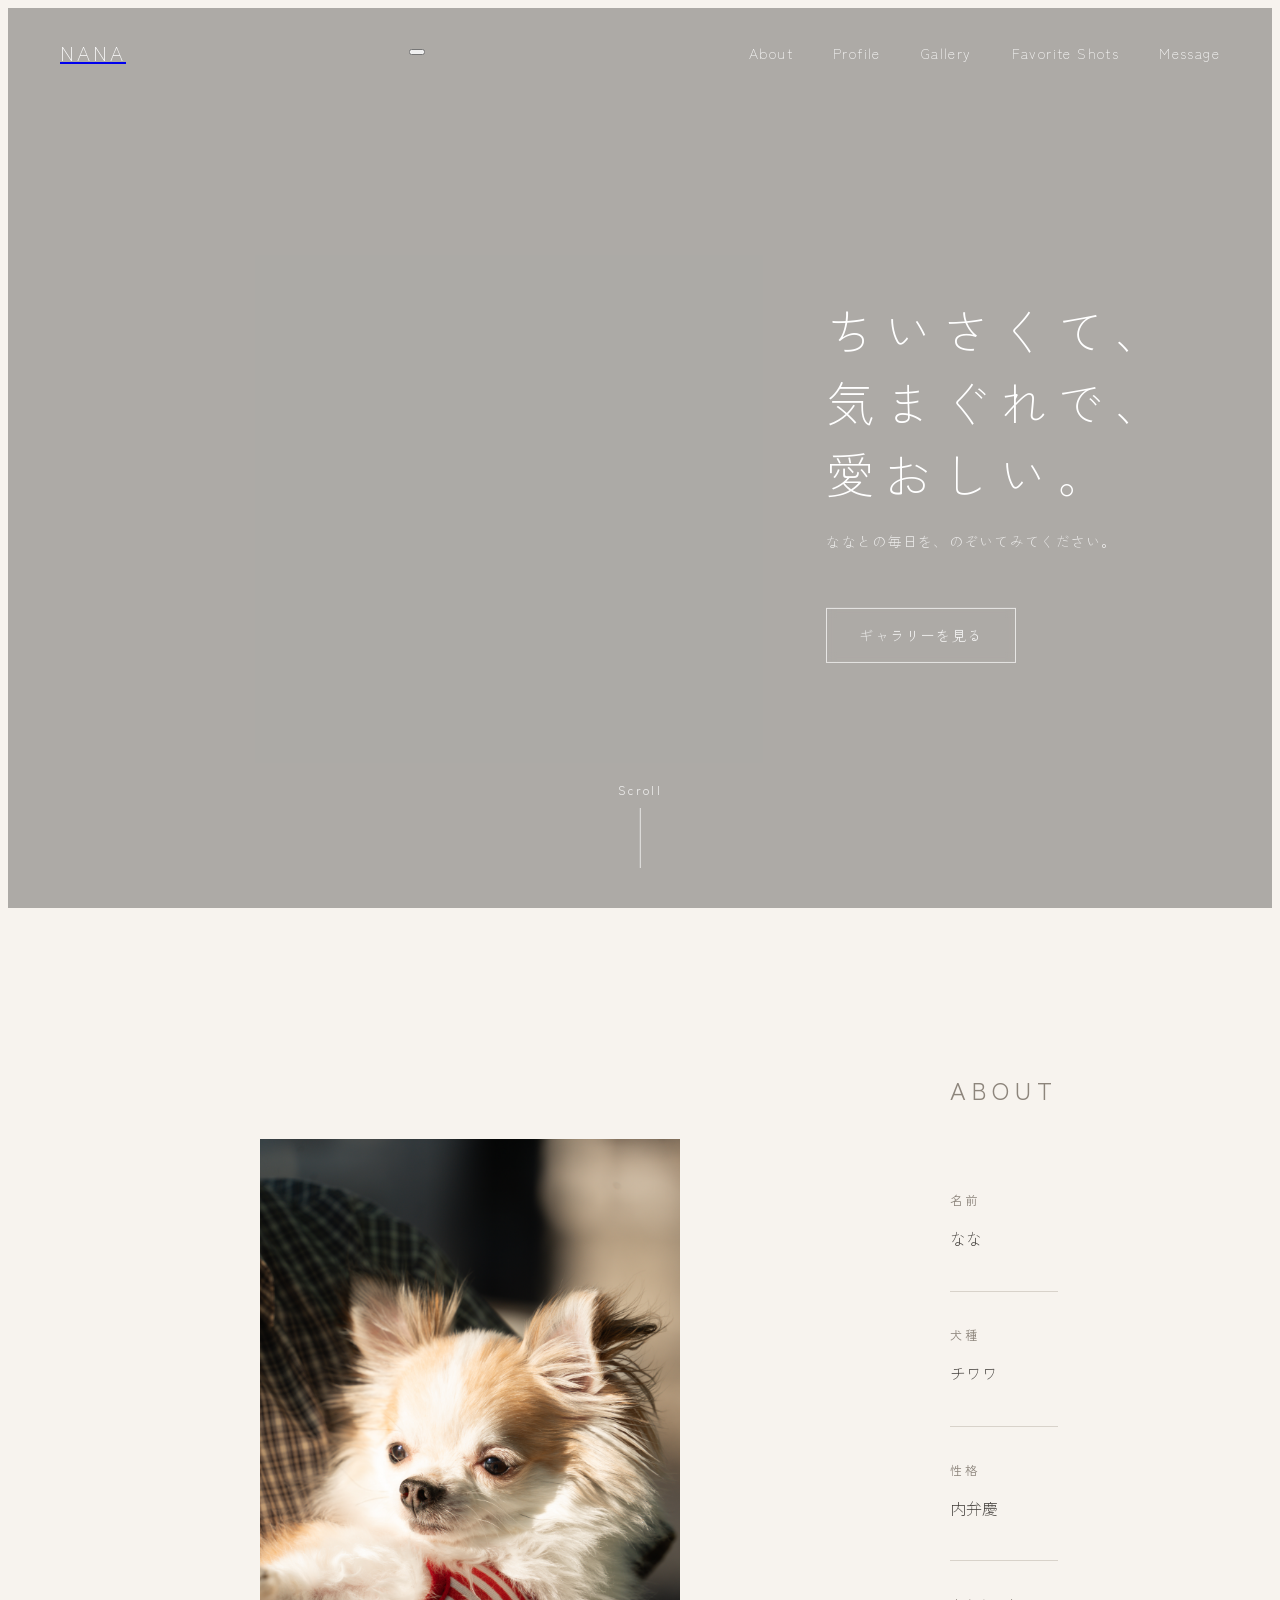
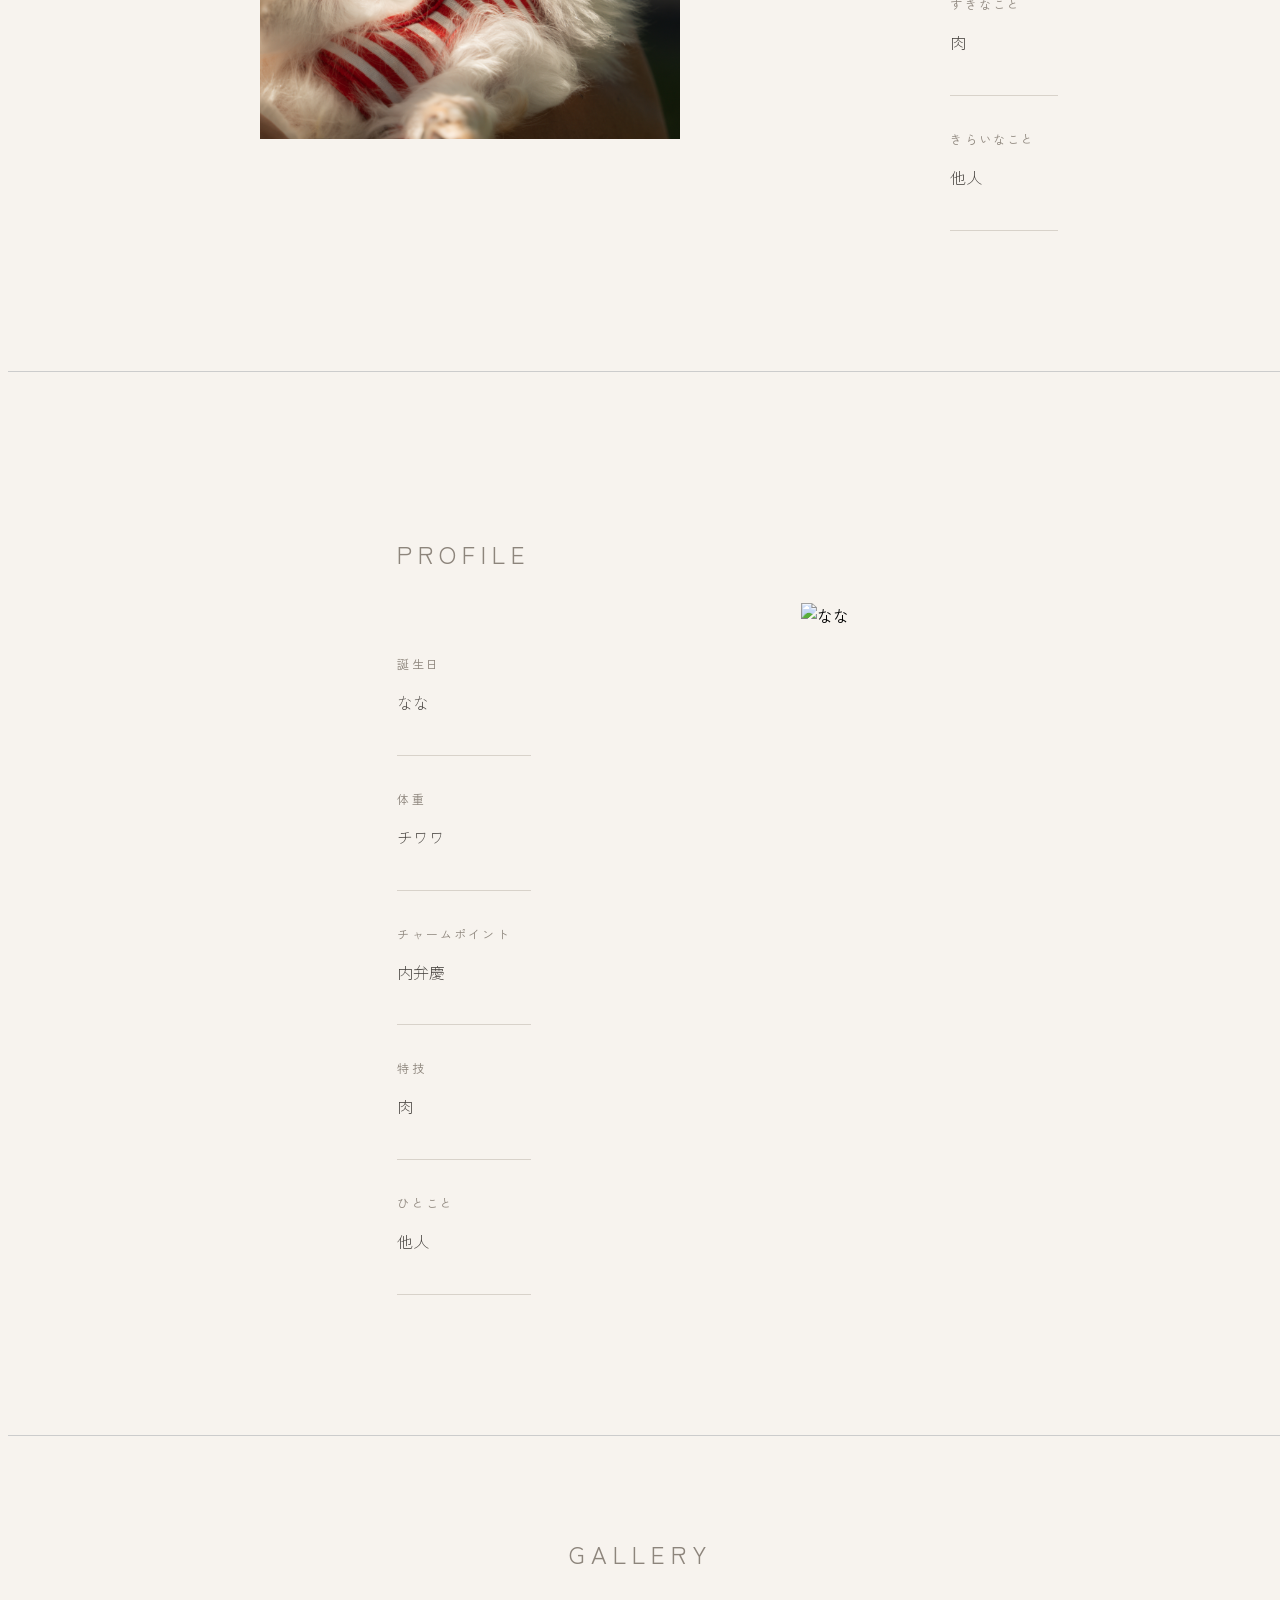
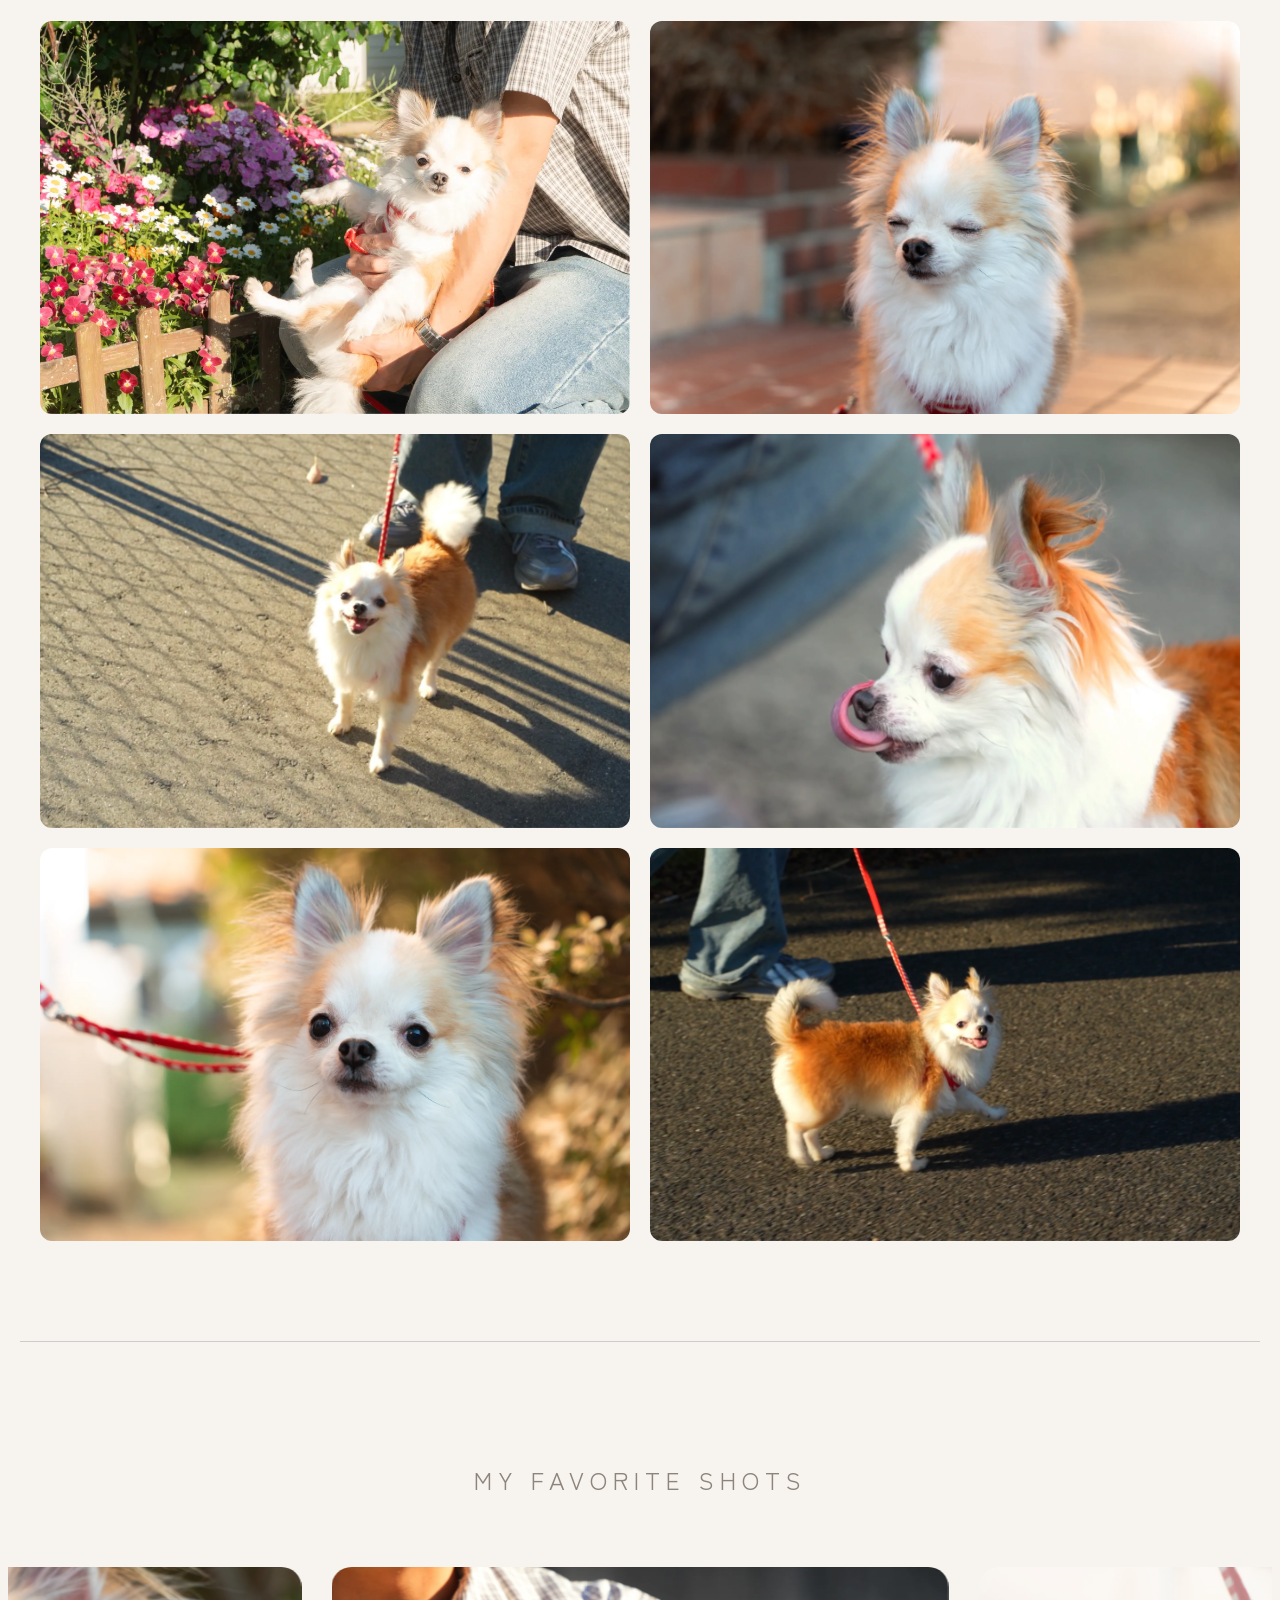
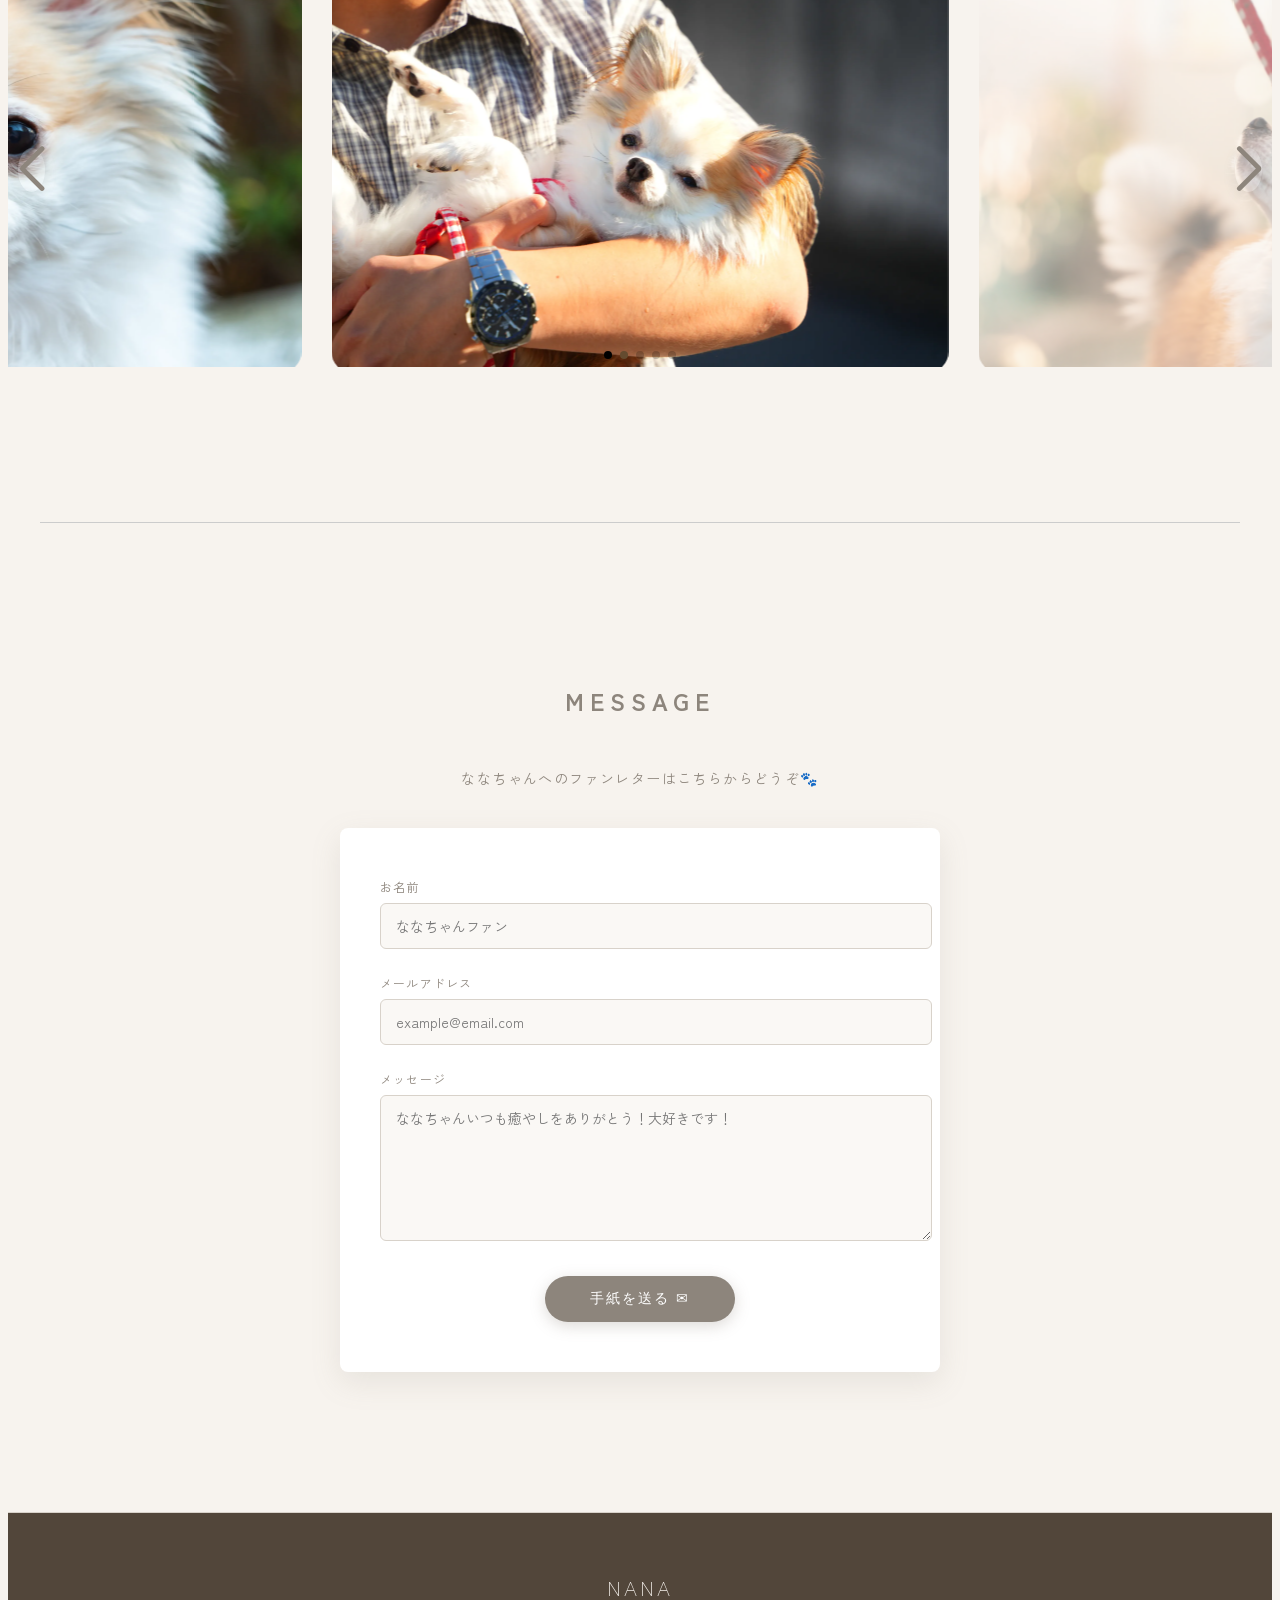
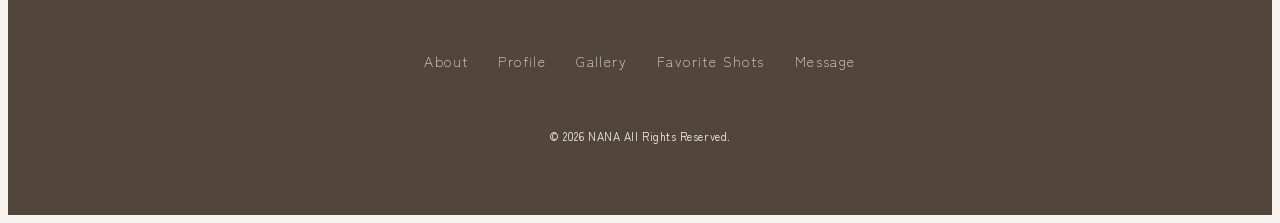
==== index.html @ 8dc7de5e "nanawebsite" ====
<!DOCTYPE html>
<html lang="ja">
<head>
  <meta charset="UTF-8">
  <meta name="viewport" content="width=device-width, initial-scale=1.0">
  <title>ななの紹介サイト</title>
  <link rel="stylesheet" href="https://cdn.jsdelivr.net/npm/destyle.css@1.0.15/destyle.css"/>
  <link rel="stylesheet" href="style.css">
  <link rel="stylesheet" href="responsive.css">
  <link rel="preconnect" href="https://fonts.googleapis.com">
  <link rel="preconnect" href="https://fonts.gstatic.com" crossorigin>
  <link href="https://fonts.googleapis.com/css2?family=Zen+Kaku+Gothic+New:wght@300;400;500;700&display=swap" rel="stylesheet">
  <link rel="stylesheet" href="https://cdn.jsdelivr.net/npm/swiper@11/swiper-bundle.min.css" />
  <script src="https://cdn.jsdelivr.net/npm/swiper@11/swiper-bundle.min.js" defer></script>
  <script src="script.js" defer></script>
</head>
<body>
  <header id="header">
    <a href="index.html">
      <div class="logo">NANA</div>
    </a>

    <button class="hamburger" id="js-hamburger" aria-label="メニューを開閉する">
      <span></span>
      <span></span>
      <span></span>
    </button>

    <nav class="header-nav" id="js-nav">
      <ul>
        <li><a href="#about">About</a></li>
        <li><a href="#profile">Profile</a></li>
        <li><a href="#gallery">Gallery</a></li>
        <li><a href="#favorite">Favorite Shots</a></li>
        <li><a href="#message">Message</a></li>
      </ul>
    </nav>
  </header>

  <section class="hero">

    <video class="hero-video" autoplay muted loop playsinline>
      <source src="images/nanamovie.mp4" type="video/mp4">
    </video>

    <div class="overlay"></div>

    <div class="hero-content">

      <h1>
        ちいさくて、<br>
        気まぐれで、<br>
        愛おしい。
      </h1>

      <p class="hero-text">
        ななとの毎日を、のぞいてみてください。
      </p>
      <a href="#gallery" class="gallery-btn">
        ギャラリーを見る
      </a>
    </div>
    <div class="scroll-indicator">
      <span>Scroll</span>

      <div class="line"></div>
    </div>

  </section>

  <section class="about" id="about">

    <div class="about-image">
      <img src="images/A7C06782.JPG" alt="なな">
    </div>

    <div class="about-content">

      <p class="section-title">
        ABOUT
      </p>

      <div class="about-item">
        <h3>名前</h3>
        <p>なな</p>
      </div>

      <div class="about-item">
        <h3>犬種</h3>
        <p>チワワ</p>
      </div>

      <div class="about-item">
        <h3>性格</h3>
        <p>内弁慶</p>
      </div>

      <div class="about-item">
        <h3>すきなこと</h3>
        <p>肉</p>
      </div>

      <div class="about-item">
        <h3>きらいなこと</h3>
        <p>他人</p>
      </div>
    </div>
  </section>

  <section class="profile" id="profile">

    <div class="profile-content">

      <p class="section-title">
        PROFILE
      </p>

      <div class="profile-item">
        <h3>誕生日</h3>
        <p>なな</p>
      </div>

      <div class="profile-item">
        <h3>体重</h3>
        <p>チワワ</p>
      </div>

      <div class="profile-item">
        <h3>チャームポイント</h3>
        <p>内弁慶</p>
      </div>

      <div class="profile-item">
        <h3>特技</h3>
        <p>肉</p>
      </div>

      <div class="profile-item">
        <h3>ひとこと</h3>
        <p>他人</p>
      </div>
    </div>
    <div class="profile-image">
      <img src="images/A7C06774.JPG" alt="なな">
    </div>
  </section>

  <!-- GALLERY -->
  <section class="gallery" id="gallery">
    <div class="gallery-content">
      <p class="section-title">GALLERY</p>
    </div>
    <div class="gallery-images">
      <!-- hrefを「#」ではなく、画像のパスに変更します -->
      <a href="images/gallery/nana01.webp" class="gallery-link">
        <img src="images/gallery/nana01.webp" alt="ななちゃんの写真01">
      </a> 
      <a href="images/gallery/nana02.webp" class="gallery-link">
        <img src="images/gallery/nana02.webp" alt="ななちゃんの写真02">
      </a>
      <a href="images/gallery/nana03.webp" class="gallery-link">
        <img src="images/gallery/nana03.webp" alt="ななちゃんの写真03">
      </a>
      <a href="images/gallery/nana04.webp" class="gallery-link">
        <img src="images/gallery/nana04.webp" alt="ななちゃんの写真04">
      </a>
      <a href="images/gallery/nana05.webp" class="gallery-link">
        <img src="images/gallery/nana05.webp" alt="ななちゃんの写真05">
      </a>
      <a href="images/gallery/nana06.webp" class="gallery-link">
        <img src="images/gallery/nana06.webp" alt="ななちゃんの写真06">
      </a>
    </div>
  </section>

 <!-- FAVORITE SHOTS -->

  <section class="favorite" id="favorite">
    <div class="favorite-content">
      <p class="section-title">MY FAVORITE SHOTS</p>
    </div>

    <div class="swiper favorite-slider">
      <div class="swiper-wrapper">
        <div class="swiper-slide">
          <a href="images/favorite/favorite01.webp" class="favorite-link">
            <img src="images/favorite/favorite01.webp" alt="お気に入り01">
          </a>
        </div>
        <div class="swiper-slide">
          <a href="images/favorite/favorite02.webp" class="favorite-link">
            <img src="images/favorite/favorite02.webp" alt="お気に入り02">
          </a>
        </div>
        <div class="swiper-slide">
          <a href="images/favorite/favorite03.webp" class="favorite-link">
            <img src="images/favorite/favorite03.webp" alt="お気に入り03">
          </a>
        </div>
        <div class="swiper-slide">
          <a href="images/favorite/favorite04.webp" class="favorite-link">
            <img src="images/favorite/favorite04.webp" alt="お気に入り03">
          </a>
        </div>
        <div class="swiper-slide">
          <a href="images/favorite/favorite05.webp" class="favorite-link">
            <img src="images/favorite/favorite05.webp" alt="お気に入り03">
          </a>
        </div>
      </div>

      <div class="swiper-button-prev"></div>
      <div class="swiper-button-next"></div>
      <div class="swiper-pagination"></div>
    </div>
  </section>

  <section id="message" class="message">
    <div class="contact-inner">
    
      <h2 class="section-title" style="text-align: center;">MESSAGE</h2>
      <p class="contact-intro">ななちゃんへのファンレターはこちらからどうぞ🐾</p>
    
      <div class="letter-box">
        <form action="#" method="POST" class="contact-form">
        
          <div class="form-group">
            <label for="name">お名前</label>
            <input type="text" id="name" name="name" placeholder="ななちゃんファン">
          </div>
        
          <div class="form-group">
            <label for="email">メールアドレス</label>
            <input type="email" id="email" name="email" placeholder="example@email.com">
          </div>
        
          <div class="form-group">
            <label for="message">メッセージ</label>
            <textarea id="message" name="message" rows="6" placeholder="ななちゃんいつも癒やしをありがとう！大好きです！"></textarea>
          </div>
        
          <div class="btn-area">
            <button type="submit" class="submit-btn">手紙を送る ✉</button>
          </div>
        
        </form>
      </div>
    
    </div>
  </section>

  <footer class="footer">
    <div class="footer-inner">
    
      <a href="index.html" class="footer-logo-link">
        <div class="footer-logo">NANA</div>
      </a>
    
      <nav class="footer-nav">
        <ul>
          <li><a href="#about">About</a></li>
          <li><a href="#profile">Profile</a></li>
          <li><a href="#gallery">Gallery</a></li>
          <li><a href="#favorite">Favorite Shots</a></li>
          <li><a href="#message">Message</a></li> </ul>
      </nav>
    
      <p class="copyright">&copy; 2026 NANA All Rights Reserved.</p>
    
    </div>
  </footer>


  <!-- ポップアップ本体（中身のsrcは空にしておき、JSで後から入れます） -->
  <div id="imageModal" class="modal">
    <span class="close-btn" id="closeModal">&times;</span>
    <img class="modal-content" id="modalImg" src="" alt="拡大画像">
  </div>
  <a href="#" id="pageTop" class="page-top-btn">
    <p class="sankaku">▲</p>
  </a>
  
</body>
</html>
---- style.css ----
@charset "utf-8";
/* 全体 */
html {
  /* スムーズにスクロールさせる設定（すでに入っていなければ追加） */
  scroll-behavior: smooth;
}
/* ーーー【一時的な確認用】はみ出している犯人を赤枠で囲む ーーー */
  /* * {
    outline: 1px solid red !important;
  } */

body {
  background: #f7f3ee;
  font-family: 'Zen Kaku Gothic New', sans-serif;
}
.about,.profile,.gallery,.contact{
  width: 100%;
  max-width: 1200px;
  margin: 0 auto;  
}
/* ==========================================
   上に戻るボタン（TOPボタン）
   ========================================== */
.page-top-btn {
  position: fixed;
  right: 100px;        /* 右からの距離 */
  bottom: 50px;       /* 下からの距離 */
  z-index: 90;        /* ヘッダー(100)より下、画像より上の位置 */
  
  width: 100px;
  height: 100px;
  background-color: #8d857c; /* サイトのトンマナに合わせたブラウン */
  color: #fff;
  text-align: center;
  
  display: flex;
  justify-content: center;
  align-items: center;
  border-radius: 50%; /* まんまる */
  box-shadow: 0 4px 10px rgba(0, 0, 0, 0.1);
  
  text-decoration: none;
  font-size: 18px;
  
  /* 最初は非表示（透明） */
  opacity: 0;
  pointer-events: none; /* 透明な時はクリックできないようにする */
  
  /* ふわっと変化させる設定 */
  transition: opacity 0.4s ease, transform 0.4s ease;
}

/* ホバー時に少し浮き上がらせる */
.page-top-btn:hover {
  background-color: #7a7269; /* 少し濃いブラウンに */
  transform: translateY(-3px);
}

/* ★JavaScriptでこのクラスがついたら表示する */
.page-top-btn.show {
  opacity: 1;
  pointer-events: auto; /* クリックできるようにする */
}
/* ヘッダー */

header {
  box-sizing: border-box;
  position: fixed;

  top: 0;
  left: 0;

  width: 100%;

  padding: 24px 60px;

  display: flex;
  justify-content: space-between;
  align-items: center;

  z-index: 100;

  background: transparent;

  transition: 0.4s;
}

header.scrolled .logo, header.scrolled nav a{
  color: #3d3935;
}
.logo,nav a{
  transition: 1s;
}

/* スクロール後 */

header.scrolled {
  background: rgba(255,255,255,0.15);

  backdrop-filter: blur(10px);

  -webkit-backdrop-filter: blur(10px);
}


/* ロゴ */

.logo {
  color: white;

  font-size: 20px;

  font-weight: 300;

  letter-spacing: 0.15em;
}


/* ナビ */

nav ul {
  display: flex;

  gap: 40px;

  list-style: none;
}


nav a {
  color: white;

  text-decoration: none;

  font-size: 14px;

  letter-spacing: 0.1em;

  font-weight: 300;

  transition: 0.3s;
}


/* ホバー */

nav a:hover {
  opacity: 0.7;
}

/* ファーストビュー */

.hero {
  position: relative;

  width: 100%;
  height: 100vh;

  overflow: hidden;

  display: flex;
  align-items: center;
  justify-content: center;
}


/* 動画 */

.hero-video {
  position: absolute;
  top: 0;
  left: 0;

  width: 100%;
  height: 100%;

  object-fit: cover;
}


/* 黒overlay */

.overlay {
  position: absolute;
  inset: 0;

  background: rgba(0, 0, 0, 0.3);
}


/* テキスト */

.hero-content {
  position: absolute; /* absolute に変更 */
  z-index: 10;
  top: 50%;           /* 上下中央に配置するための準備 */
  transform: translateY(-50%); /* 自身の高さの半分だけ上にずらして完全に中央に */
  
  /* ★固定のmarginの代わりに、画面右側からの距離で配置を制御 */
  right: 100px;       /* 画面の右端から100pxの位置に固定 */
  
  max-width: 450px;   /* ★文章が横に広がりすぎないように制限 */
  width: auto;        /* 画面に合わせて柔軟に */

  text-align: left;
  color: white;
  letter-spacing: 0.08em;
  line-height: 1.8;
  padding: 0;         /* paddingは一旦リセット */
}



.sub-title {
  font-size: 14px;
  letter-spacing: 3px;

  margin-bottom: 20px;

  opacity: 0.8;
}


.hero-content h1 {
  /* ★font-sizeを「48px」から「3.5vw + 16px」のような柔軟な形に変更 */
  font-size: clamp(32px, 3.5vw + 16px, 48px); /* 最小32px、画面に合わせて変化、最大48pxに制限 */
  line-height: 1.5;
  margin-bottom: 20px;
  font-weight: 300;
  text-align: left;
  letter-spacing: 0.2em;
}


.hero-text {
  font-size: 14px;
  font-weight: 200;
  opacity: 0.8;
}

.scroll-indicator {
  position: absolute;

  bottom: 40px;
  left: 50%;

  transform: translateX(-50%);

  display: flex;
  flex-direction: column;
  align-items: center;

  color: white;

  z-index: 10;
}


/* Scroll文字 */

.scroll-indicator span {
  font-size: 12px;

  letter-spacing: 0.2em;

  margin-bottom: 10px;

  opacity: 0.8;
}


/* 線 */

.line {
  width: 1px;
  height: 60px;

  background: white;

  opacity: 0.7;

  animation: scrollLine 2s infinite;
}


/* アニメーション */

@keyframes scrollLine {

  0% {
    transform: scaleY(0);
    transform-origin: top;
    opacity: 0;
  }

  50% {
    transform: scaleY(1);
    transform-origin: top;
    opacity: 1;
  }

  100% {
    transform: scaleY(0);
    transform-origin: bottom;
    opacity: 0;
  }
}

.gallery-btn {
  display: inline-block;

  margin-top: 40px;

  padding: 14px 32px;

  border: 1px solid rgba(255,255,255,0.7);

  color: white;

  text-decoration: none;

  font-size: 14px;

  letter-spacing: 0.1em;

  font-weight: 300;

  transition: 0.3s;

  backdrop-filter: blur(5px);

  -webkit-backdrop-filter: blur(5px);
}
.gallery-btn:hover {
  background: rgba(255,255,255,0.15);

  transform: translateY(-2px);
}

/* ABOUT */

.about {
  display: flex;
  align-items: center;
  justify-content: center;
  border-bottom: 1px solid #ccc;
  gap: 120px;

  padding: 140px 10%;

  background: #f7f3ee;
}


/* 左画像 */

.about-image {
  width: 420px;
}


.about-image img {
  width: 100%;
  height: 600px;
  margin-left: -150px;
  object-fit: cover;

  display: block;
}


/* 右テキスト */

.about-content {
  max-width: 420px;
}


/* セクションタイトル */

.section-title {
  font-size: 24px;

  letter-spacing: 0.25em;

  margin-bottom: 50px;

  color: #8d857c;
}


/* 各項目 */

.about-item {
  padding: 22px 0;

  border-bottom: 1px solid #d8d2ca;
}


/* 見出し */

.about-item h3 {
  font-size: 12px;

  letter-spacing: 0.18em;

  font-weight: 400;

  margin-bottom: 12px;

  color: #8d857c;
}


/* 内容 */

.about-item p {
  font-size: 16px;

  line-height: 1.8;

  font-weight: 300;

  color: #3d3935;
}

/* PROFILE */

.profile {
  display: flex;
  align-items: center;
  justify-content: center;
  border-bottom: 1px solid #ccc;
  gap: 120px;

  padding: 140px 10%;

  background: #f7f3ee;
}


/* 左画像 */

.profile-image {
  width: 420px;
}


.profile-image img {
  width: 100%;
  height: 600px;
  margin-left: 150px;
  object-fit: cover;

  display: block;
}


/* 右テキスト */

.profile-content {
  max-width: 420px;
}



/* 各項目 */

.profile-item {
  padding: 22px 0;

  border-bottom: 1px solid #d8d2ca;
}


/* 見出し */

.profile-item h3 {
  font-size: 12px;

  letter-spacing: 0.18em;

  font-weight: 400;

  margin-bottom: 12px;

  color: #8d857c;
}


/* 内容 */

.profile-item p {
  font-size: 16px;

  line-height: 1.8;

  font-weight: 300;

  color: #3d3935;
}

/* GALLERY */
.gallery {
  border-bottom: 1px solid #ccc;
  padding: 0 20px; /* スマホ時の画面端の余白 */
}

.gallery-content p {
  text-align: center;
  margin-top: 100px;
  margin-bottom: 50px;
}

.gallery-images {
  display: flex;
  flex-wrap: wrap;
  justify-content: center;
  gap: 20px; /* marginの代わりにgapを使うと計算が楽になります */
  margin-bottom: 100px;
}

.gallery-images a {
  /* パソコンでは3カラム（3枚並び）、スマホでは自動縮小 */
  
  /* min-width: 280px; これ以上は小さくならないサイズ */
  width: calc(50% - 10px); 
  
  border-radius: 12px;
  overflow: hidden;
}

.gallery-images img {
  width: 100%; /* 親要素(aタグ)の幅いっぱいに広げる */
  height: auto; /* 高さを統一するときれいに揃います */
  object-fit: cover;
  display: block;
  transition: transform 0.3s ease;
}

/* ついでに画像ホバー時にちょっと拡大するエフェクト */
.gallery-images a:hover img {
  transform: scale(1.05);
}

#gallery:target {
  /* Galleryがメニューから押されて飛んできた瞬間だけ、
     ヘッダーの分（90px）の「スクロールのゆとり」を作ります */
  scroll-margin-top: 90px;
}


/* モーダル全体の背景 */
.modal {
  display: none;
  position: fixed;
  z-index: 1000;
  left: 0;
  top: 0;
  width: 100%;
  height: 100%;
  background-color: rgba(0, 0, 0, 0.75); /* 0.3 から 0.75 にして背景を暗く */
  justify-content: center;
  align-items: center;
}

.modal-content {
  max-width: 85%;
  max-height: 85%;
  object-fit: contain; /* 縦長・横長どちらの画像でも画面内に綺麗に収める */
  border-radius: 8px;
  box-shadow: 0 4px 30px rgba(0, 0, 0, 0.5);
}

.close-btn {
  position: absolute;
  top: 20px;
  right: 35px;
  color: #fff;
  font-size: 45px;
  font-weight: bold;
  cursor: pointer;
  line-height: 1;
}

/* FAVORITE */
.favorite {
  width: 100%;
  max-width: none !important; /* セクション全体の1200px制限を完全に解除 */
  background: #f7f3ee;
  overflow: hidden;           /* 横にはみ出た写真を綺麗に隠す */
  position: relative;
  
  /* ★修正：ここにあった border-bottom は削除します */
}

.favorite-content p {
  text-align: center;
  margin: 0 auto;
  padding: 20px;
  margin-top: 100px;
  margin-bottom: 50px;
}

/* ★新設：スライダーの下に、他と同じ1200pxの線を引くための仕掛け */
.favorite::after {
  content: "";
  display: block;
  width: 100%;
  max-width: 1200px;  /* 他のセクションと同じ1200pxに制限 */
  margin: 0 auto;     /* 画面の真ん中に配置 */
  border-bottom: 1px solid #ccc; /* 他と同じ色の線 */
  margin-top: 150px;
}

/* スライダー全体のサイズと位置調整 */
.favorite-slider {
  width: 100%;
  max-width: 100% !important; /* スライダー本体も1200pxの呪縛を解く */
  margin: 0 auto !important;   /* 確実に中央配置 */
  padding: 40px 0;
  position: relative;
  
  /* ★修正：下の線との間隔をここで調整（150pxから80pxにして程よい余白に） */
  margin-bottom: 80px; 
}

/* スライド（画像1枚分）の基本設定 */
.swiper-slide {
  overflow: hidden;
  border-radius: 20px;
  transition: transform 0.3s ease, opacity 0.3s ease;
  transform: scale(0.85);
  opacity: 0.5;
}

/* 画像自体のサイズ調整 */
.swiper-slide img {
  width: 100%;
  height: 400px;
  object-fit: cover;
}

/* 現在中央にあるスライド */
.swiper-slide-active {
  transform: scale(1);
  opacity: 1;
}

/* 矢印コンテナ（白い円形）の調整 */
.swiper-button-next,
.swiper-button-prev {
  background-color: rgba(255, 255, 255, 0.2);
  width: 50px;
  height: 50px;
  border-radius: 50%;
  box-shadow: 0 4px 15px rgba(0, 0, 0, 0.08);
  transition: background-color 0.4s ease, transform 0.4s ease;
  z-index: 20;
}

/* 矢印（中身）のサイズ、色、太さの調整 */
.swiper-button-next:after,
.swiper-button-prev:after {
  font-size: 20px;
  color: #8d857c;
  font-weight: bold;
}

/* ホバー時の動き */
.swiper-button-next:hover,
.swiper-button-prev:hover {
  background-color: rgba(255, 255, 255, 1);
  transform: translateY(-2px);
}

/* 1. 通常時のドット（存在感を消しすぎず、馴染む色） */
.swiper-pagination-bullet {
  background: #000000 !important;
  opacity: 0.7;
  width: 8px;
  height: 8px;
  transition: all 0.3s ease;
}

/* 2. 現在選ばれているドット（引き締める色） */
.swiper-pagination-bullet-active {
  background: #644b2f !important;
  opacity: 1;
}


/* ==========================================
   CONTACT（お手紙風フォーム）CSS
   ========================================== */
.message {
  padding: 140px 10%;
  background: #f7f3ee; /* 全体と同じベージュ */
}

.contact-inner {
  max-width: 600px; /* フォームが広がりすぎないように制限 */
  margin: 0 auto;
}

.contact-intro {
  text-align: center;
  font-size: 14px;
  color: #8d857c;
  margin-bottom: 40px;
  letter-spacing: 0.1em;
}

/* ★ここがお手紙（便箋）の本体 */
.letter-box {
  background: #ffffff; /* 真っ白な便箋 */
  padding: 50px 40px;
  border-radius: 8px; /* 優しい角丸 */
  box-shadow: 0 10px 30px rgba(141, 133, 124, 0.15); /* ブラウン系の淡い影でふわりと浮かせる */
}

/* 入力グループ（縦並びにする） */
.form-group {
  display: flex;
  flex-direction: column;
  margin-bottom: 25px;
}

/* 項目名（お名前、など） */
.form-group label {
  font-size: 12px;
  color: #8d857c;
  font-weight: 400;
  letter-spacing: 0.1em;
  margin-bottom: 8px;
}

/* 入力エリア（枠線のカスタム） */
.form-group input,
.form-group textarea {
  width: 100%;
  padding: 12px 15px;
  border: 1px solid #d8d2ca; /* サイト内の線と同じ薄いブラウン */
  background: #faf8f5; /* 入力欄の中はほんのり温かみのある白 */
  border-radius: 6px;
  font-family: inherit;
  font-size: 14px;
  color: #3d3935;
  transition: all 0.3s ease;
}

/* 入力欄をクリックしたとき（フォーカス時）のオシャレな演出 */
.form-group input:focus,
.form-group textarea:focus {
  outline: none;
  border-color: #8d857c; /* 線の色を少し濃く */
  background: #ffffff;   /* 背景をパッと白にする */
  box-shadow: 0 0 8px rgba(141, 133, 124, 0.1);
}

/* ボタンの配置エリア */
.btn-area {
  text-align: center;
  margin-top: 35px;
}

/* 送信ボタン */
.submit-btn {
  display: inline-block;
  background-color: #8d857c; /* サイトのテーマカラー */
  color: #ffffff;
  border: none;
  padding: 14px 45px;
  font-size: 14px;
  letter-spacing: 0.15em;
  border-radius: 30px; /* まるっこいボタン */
  cursor: pointer;
  box-shadow: 0 4px 15px rgba(141, 133, 124, 0.3);
  transition: all 0.3s ease;
}

/* ボタンにマウスを乗せたときのふわっとした動き */
.submit-btn:hover {
  background-color: #7a7269; /* 少し濃く */
  transform: translateY(-2px); /* 少し浮き上がる */
  box-shadow: 0 6px 20px rgba(141, 133, 124, 0.4);
}

/* ==========================================
   FOOTER（フッター）CSS
   ========================================== */
.footer {
  background: #52463a; /* 全体と同じベージュ */
  padding: 60px 0;
  border-top: 1px solid #d8d2ca; /* 上部にうっすらと区切り線を入れる */
}

.footer-inner {
  max-width: 1200px;
  margin: 0 auto;
  padding: 0 60px;
  
  display: flex;
  flex-direction: column; /* 縦に並べる（ロゴ → メニュー → コピーライト） */
  align-items: center;    /* すべて中央揃えに */
  gap: 30px;              /* それぞれの間隔 */
}

/* フッターのロゴ */
.footer-logo-link {
  text-decoration: none;
}

.footer-logo {
  color: #f7f3ee; /* ヘッダーの白とは違い、落ち着いたブラウン */
  font-size: 20px;
  font-weight: 300;
  letter-spacing: 0.15em;
  transition: opacity 0.3s ease;
}

.footer-logo:hover {
  opacity: 0.7;
}

/* フッターのナビゲーション */
.footer-nav ul {
  display: flex;
  justify-content: center;
  flex-wrap: wrap; /* スマホで画面が狭くなったら自動で折り返すように */
  gap: 30px;       /* メニュー同士の隙間 */
  list-style: none;
  padding: 0;
}

.footer-nav a {
  color: #f7f3ee; /* 文字色を優しいブラウンに */
  text-decoration: none;
  font-size: 14px;
  letter-spacing: 0.1em;
  font-weight: 300;
  transition: opacity 0.3s ease;
}

.footer-nav a:hover {
  opacity: 0.6; /* ホバー時にふわっと薄く */
}

/* コピーライト */
.copyright {
  font-size: 11px;
  color: #f7f3ee; /* さらに一段階薄いグレーブラウンで控えめに記述 */
  letter-spacing: 0.05em;
  margin-top: 10px;
}

/* スマホ用の余白調整 */
@media screen and (max-width: 640px) {
  .footer-inner {
    padding: 0 20px;
    gap: 25px;
  }
  .footer-nav ul {
    gap: 20px; /* スマホではメニューの間隔を少し詰める */
  }
}
---- responsive.css ----
@charset "utf-8";

/* ==========================================
   スマホ・タブレット用レイアウト（画面幅767px以下）
   ========================================== */
@media screen and (max-width: 767px) {

  body {
    overflow-x: hidden;
    width: 100%;
  }

  /* --- ヘッダー全体の調整 --- */
  header {
    padding: 30px 0px 30px 0px !important; /* PC版の padding: 24px 60px; を強制上書き */
        
    width: 100%;
  }


  /* --- 1. ナビゲーションを全画面メニュー化 --- */
  .header-nav {
    position: fixed;
    top: 0;
    left: 0;
    width: 100%;
    height: 100vh;
    background: rgba(247, 243, 238, 0.98); /* サイトのテーマカラー（ベージュ） */
    z-index: 99;
    
    /* 最初は非表示 */
    opacity: 0;
    visibility: hidden;
    transform: translateY(-20px);
    transition: all 0.4s ease;

    /* 中身を中央に集める */
    display: flex;
    justify-content: center;
    align-items: center;
  }

  /* JSでopenがついた時に出現 */
  .header-nav.open {
    opacity: 1;
    visibility: visible;
    transform: translateY(0);
  }

  /* メニューリンクを縦並びにする */
  .header-nav ul {
    flex-direction: column;
    align-items: center;
    gap: 35px;
  }

  /* スマホメニュー内の文字色を読みやすくブラウンに変更 */
  .header-nav a {
    font-size: 22px;
    color: #8d857c;
  }

  .logo{
    padding-left: 30px !important;
  }


  /* --- 2. ハンバーガーボタン（三本線）の設置 --- */
  .hamburger {
    display: block; /* スマホ環境で表示 */
    position: relative;
    z-index: 100;
    width: 30px;
    height: 24px;
    background: none;
    border: none;
    cursor: pointer; 
    margin-right: 30px !important;
  }

  .hamburger span {
    display: block;
    position: absolute;
    width: 100%;
    height: 2px;
    background-color: #ffffff; /* 通常時は動画の上で見やすいように白 */
    border-radius: 2px;
    transition: all 0.3s ease;
  }

  /* スクロール後、またはメニューが開いている時はボタンの線をブラウンにする */
  header.scrolled .hamburger span,
  nav.open ~ .hamburger span {
    background-color: #8d857c;
  }

  .hamburger span:nth-child(1) { top: 0; }
  .hamburger span:nth-child(2) { top: 11px; }
  .hamburger span:nth-child(3) { bottom: 0; }

  /* 「×」のアニメーション */
  .hamburger.open span:nth-child(1) { transform: translateY(11px) rotate(45deg); }
  .hamburger.open span:nth-child(2) { opacity: 0; }
  .hamburger.open span:nth-child(3) { transform: translateY(-11px) rotate(-45deg); }

  .page-top-btn{
    right: 50px !important;
    bottom: 50px !important;
    width: 50px;
    height: 50px;
  }

  .hero {
    height: 100vh;
    display: flex;
    justify-content: center;
    align-items: center;
    overflow: hidden;
    position: relative;
    width: 100%;
  }

  /* ★ここを完全にこのコードで上書きしてください */
  .hero-content {
    position: relative !important;
    top: auto !important;
    right: auto !important;
    bottom: auto !important;
    left: auto !important;
    transform: none !important;
    
    /* 横幅をきっちり％指定にして、左右のmarginを強制的にゼロにする */
    width: 100% !important;
    max-width: 100% !important;
    
    /* 👇【ここを修正】PC版の margin-left: 800px; を根こそぎリセット！ */
    margin-left: 0 !important;
    margin-right: 0 !important;
    margin-top: 0 !important;
    margin-bottom: 0 !important;
    
    /* 左右に均等な24pxの隙間を作る */
    padding: 0 24px !important;
    
    text-align: center !important;
    box-sizing: border-box !important;
  }

  /* キャッチコピー（h1）も完全に中央に */
  .hero-content h1 {
    font-size: 32px !important;
    line-height: 1.6 !important;
    text-align: left !important;
    display: flex;
    justify-content: center;
    margin-left: 20px;
    

    letter-spacing: 0.15em;
  }

  /* 説明文テキスト */
  .hero-text {
    font-size: 14px !important;
    text-align: center !important;
    margin: 0 auto 30px auto !important;
  }

  /* ボタンの余白を少し調整 */
  .gallery-btn {
    margin-top: 35px;
    padding: 12px 28px;
  }

  /* スクロール線の位置調整 */
  .scroll-indicator {
    bottom: 30px;
  }
  .line {
    height: 45px; /* スマホ画面に合わせて少し短く上品に */
  }
  /* ==========================================
     ABOUT & PROFILE セクションのスマホ対応
     ========================================== */
  .about, .profile {
    display: flex;
    flex-direction: column; /* ★左右並びから縦並びに変更 */
    gap: 40px;              /* 画像とテキストの間隔 */
    padding: 60px 20px;     /* 上下の余白を縮め、左右のドデカい10%余白を20pxにリセット */
    align-items: center;
    text-align: center;
  }

  /* 左画像・右画像の親要素の横幅を100%にする */
  .about-image, .profile-image {
    width: 50%;
    height: 50% !important;
    max-width: 300px;       /* スマホで大きくなりすぎないようにストッパー */
  }

  /* ★超重要：PC版の margin-left: -150px や 150px（画像ずらし）を完全リセット */
  .about-image img, .profile-image img {
    margin-left: 0 !important; 
    width: 100%;
    height: 200px;          /* スマホ用に画像の高さを少しスリムに調整 */
    
  }

  /* テキストエリアの横幅を100%にする */
  .about-content, .profile-content {
    max-width: 90%;
    width: 100%;
  }

  /* 見出しを中央寄せに */
  .section-title {
    text-align: center;
    margin-bottom: 20px;
  }

  /* 箇条書きのテキストの左寄せをキープしつつ中央に寄せる */
  .about-item, .profile-item {
    text-align: left;
    padding: 15px 10px;
  }

  .about-item h3{
    font-size: 10px !important;
    margin-bottom: 10px !important;
  }
  .about-item p{
    font-size: 14px;
    line-height: 1 !important;
  }
  .profile-item h3{
    font-size: 10px !important;
    margin-bottom: 10px !important;
  }
  .profile-item p{
    font-size: 14px;
    line-height: 1 !important;
  }
  .profile{
    display: flex !important;
  }
  .profile-content{
    order: 2 !important;
  }
  .profile-image{
    order: 1 !important;
  }

  .section-title{
    margin-top: 50px !important;
  }

  .gallery-images {
    display: grid !important;
    grid-template-columns: repeat(2, 1fr); /* 均等に2分割 */
    gap: 16px;
    width: 100%; /* 横幅いっぱいに広げる */
    margin-bottom: 70px !important;
  }

  /* 👇ここを追加！子要素の a タグを横幅100%に広げます */
  .gallery-images a {
    width: 100% !important;
  }

  /* img も親の a タグいっぱいに広げる */
  .gallery-images img {
    width: 100% !important;
    height: auto !important;
  }
/* ==========================================
     FAVORITE（スライダー）の横はみ出しリセット
     ========================================== */
  .favorite {
    width: 100% !important;
    max-width: 100% !important;
    overflow: hidden !important; /* ★親要素で強制的にこれ以上外に出さないようにロック */
  }

  .favorite-slider {
    width: 100% !important;
    max-width: 100% !important;
    margin: 0 auto !important;
    overflow: hidden !important; /* ★スライダー自体もはみ出しをカット */
  }

  /* スマホの時はスライド画像の高さを少し抑えて見やすくする調整（お好みで） */
  .swiper-slide img {
    height: 300px !important; 
  }
  .favorite-slider{
    margin-bottom: -100px !important;
  }

  .contact-inner{
    margin-top: -100px;
    margin-bottom: -50px;
  }

  .contact-intro{
    font-size: 10px !important;
  }

  .footer-nav a{
    font-size: 8px !important;
  }

  .copyright{
    font-size: 8px !important;
  }
}



@media screen and (max-width: 640px) {
  .swiper-button-next,
  .swiper-button-prev {
    width: 40px;                               /* スマホでは少し小さく */
    height: 40px;
  }
  
  .swiper-button-next {
    right: 10px;                               /* 画像にかぶりすぎないように位置調整 */
  }
  
  .swiper-button-prev {
    left: 10px;
  }
}

/* スマホ用の余白調整 */
@media screen and (max-width: 640px) {
  .letter-box {
    padding: 35px 20px; /* スマホでは便箋の余白を少し狭くしてスッキリ見せる */
  }
}
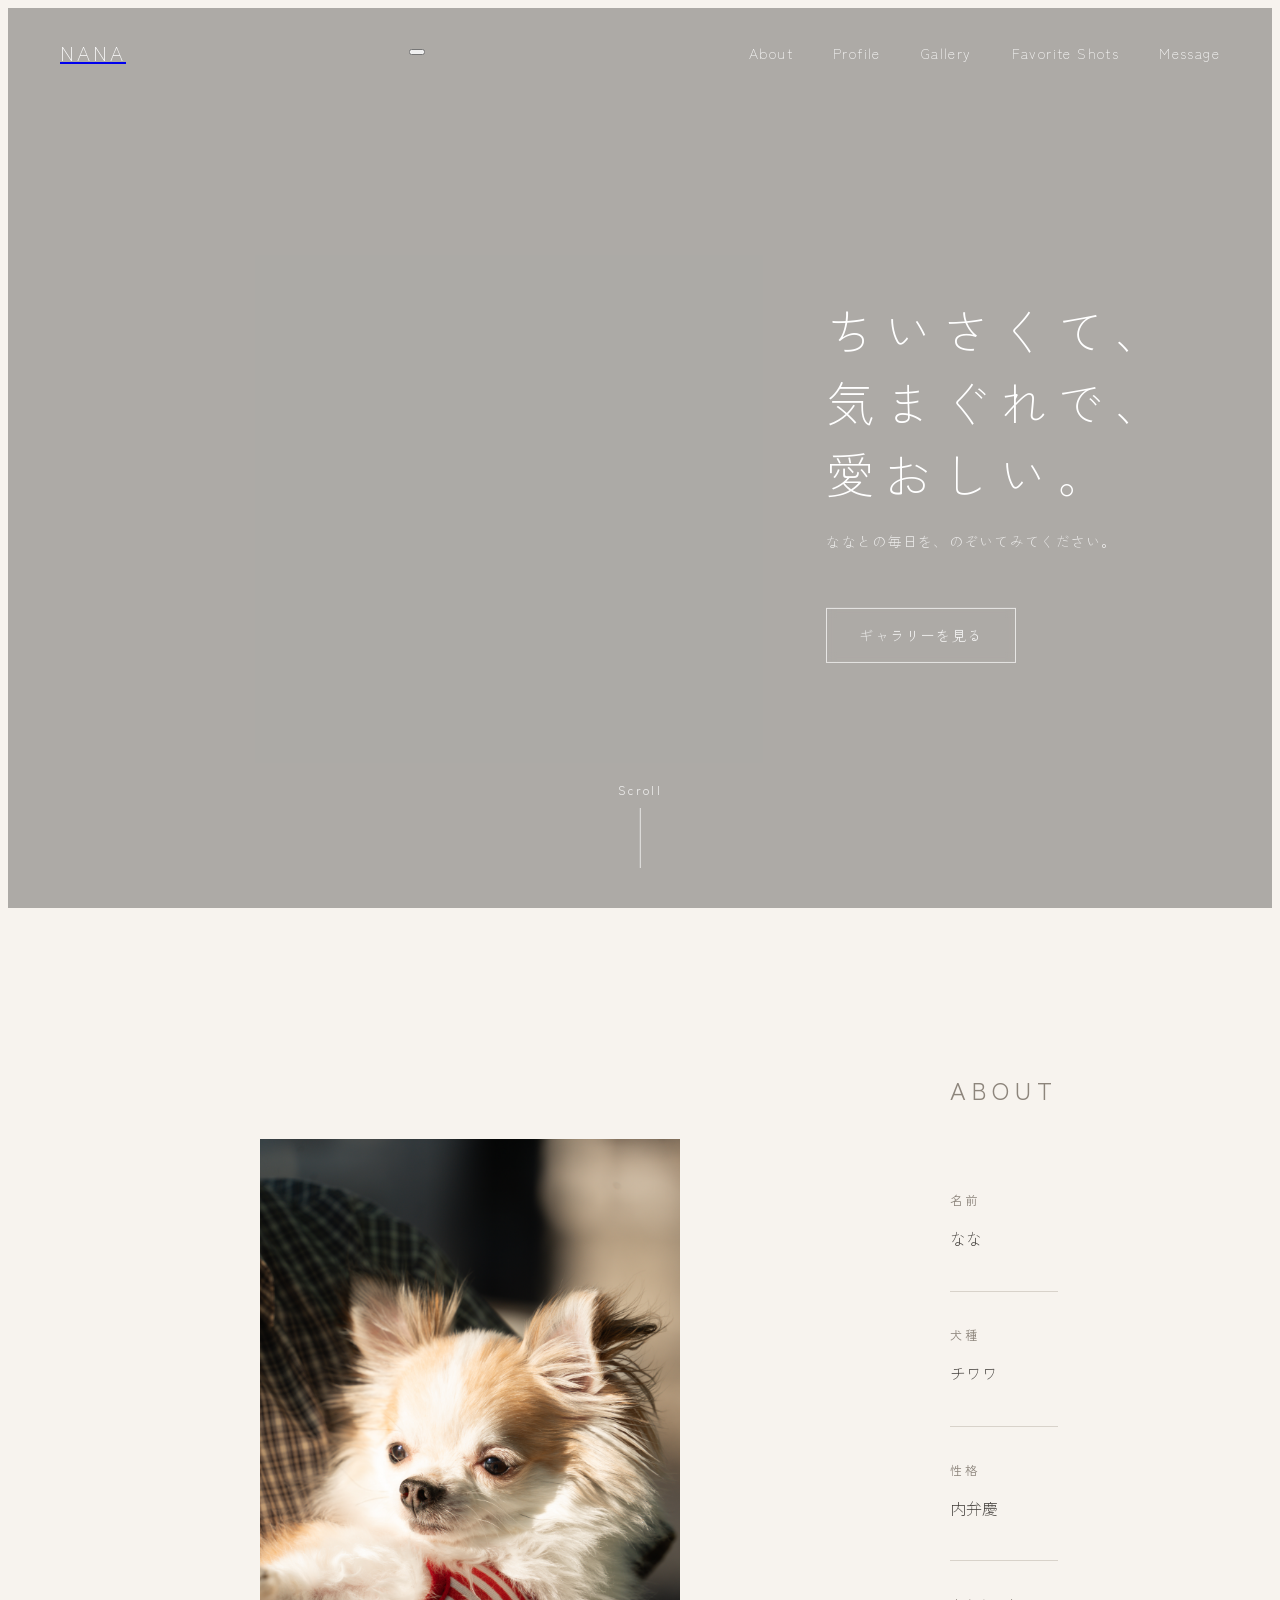
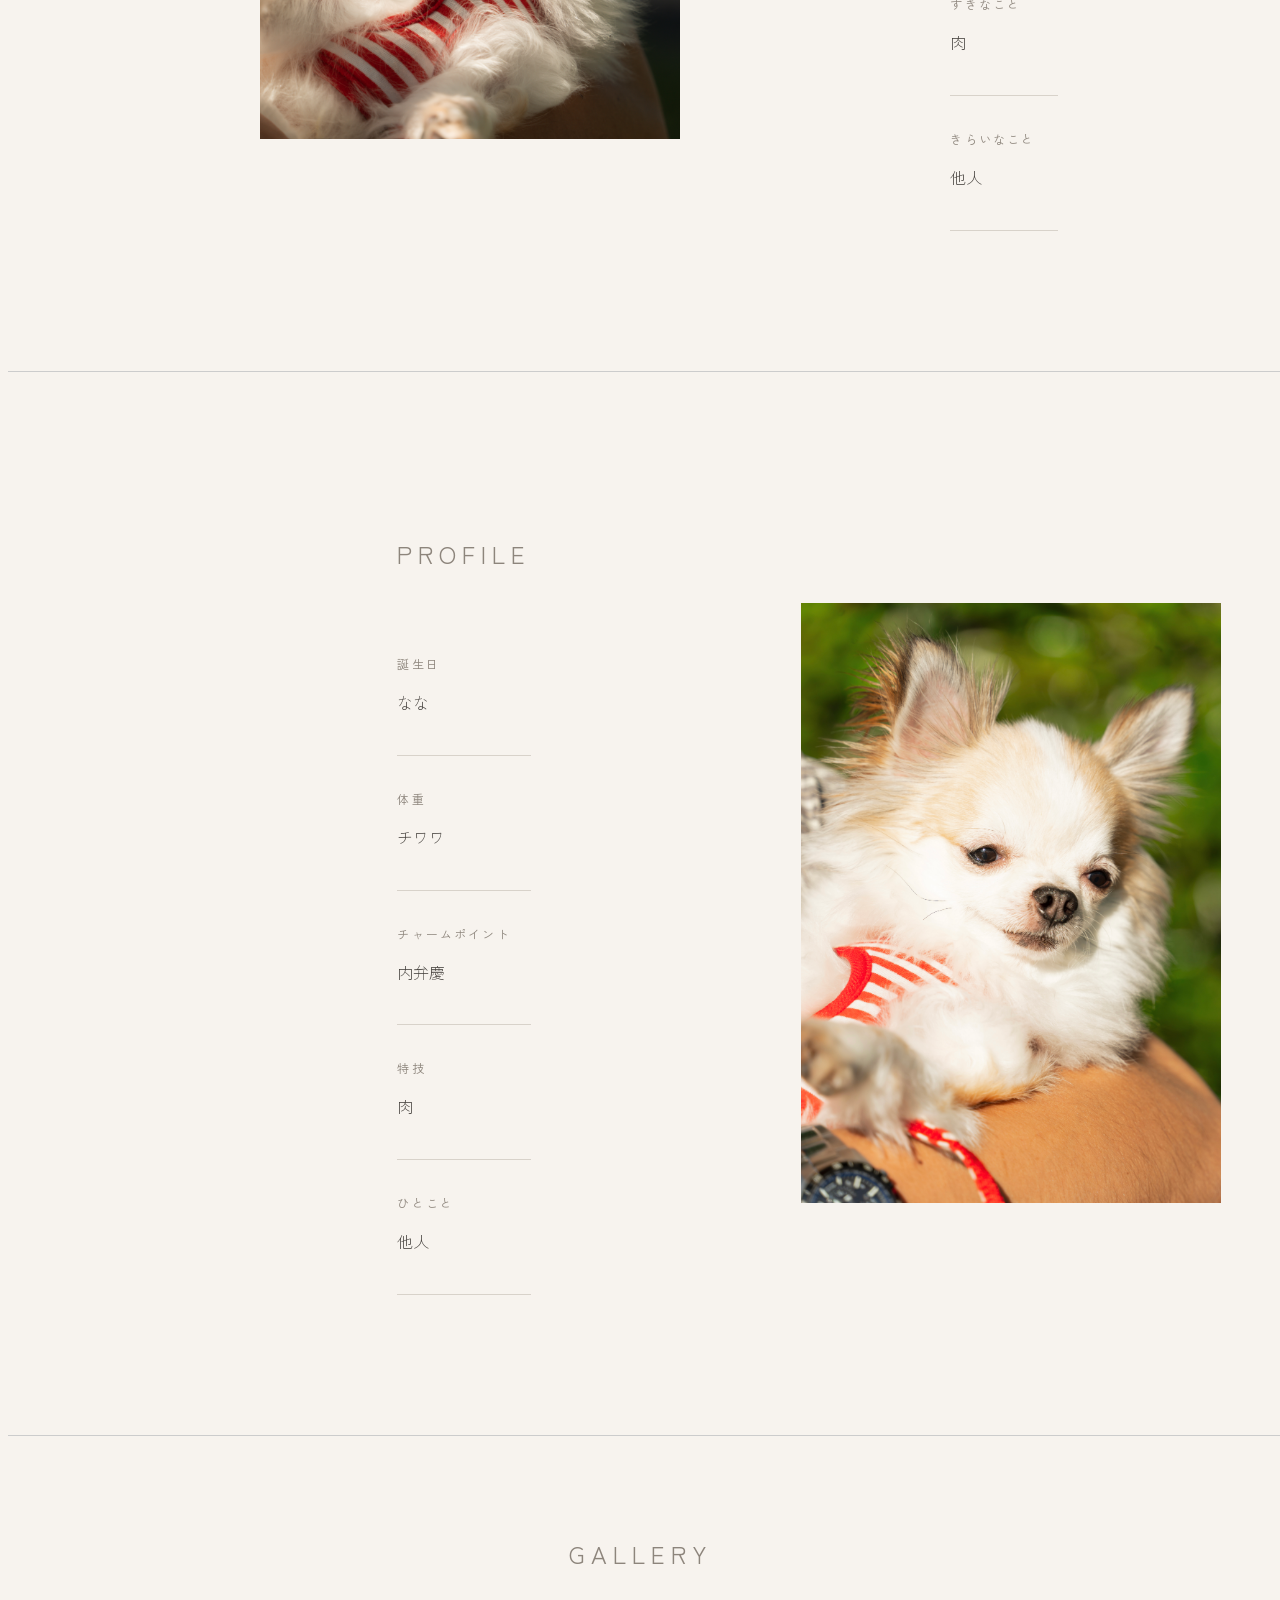
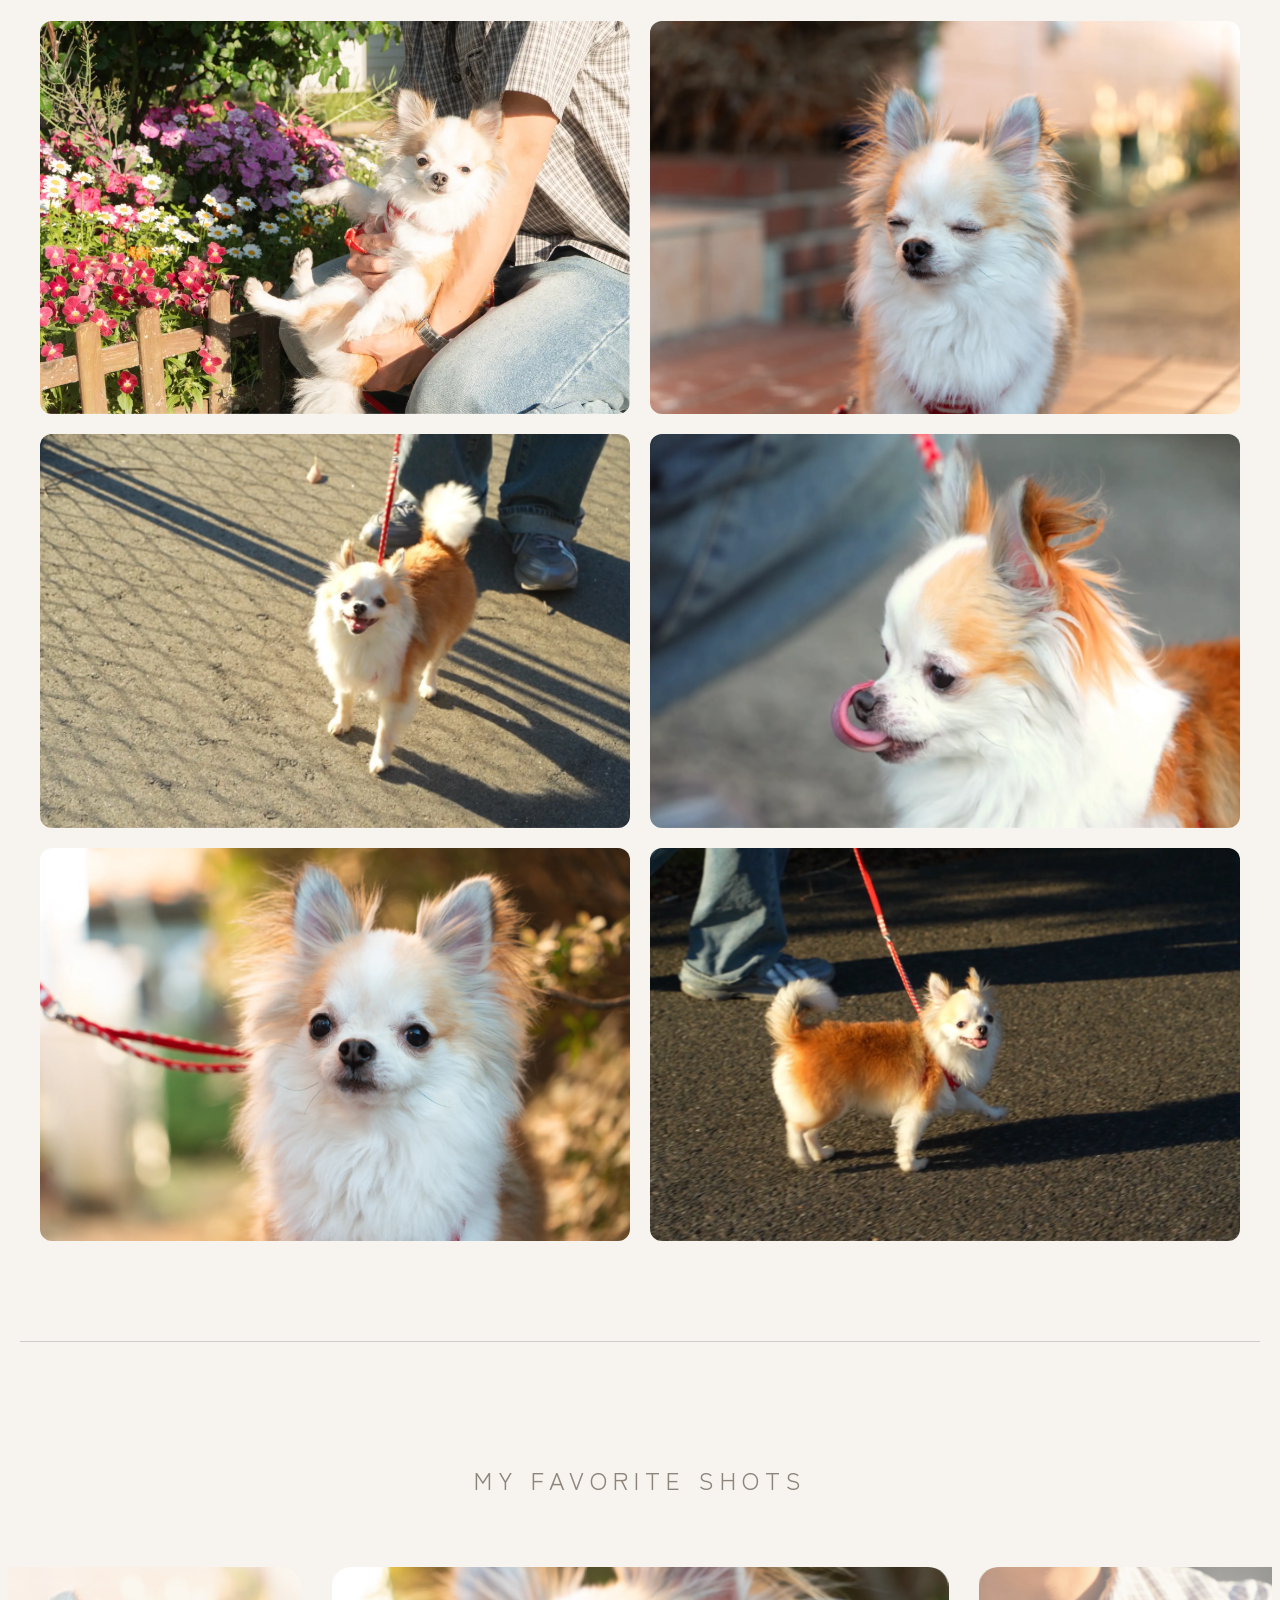
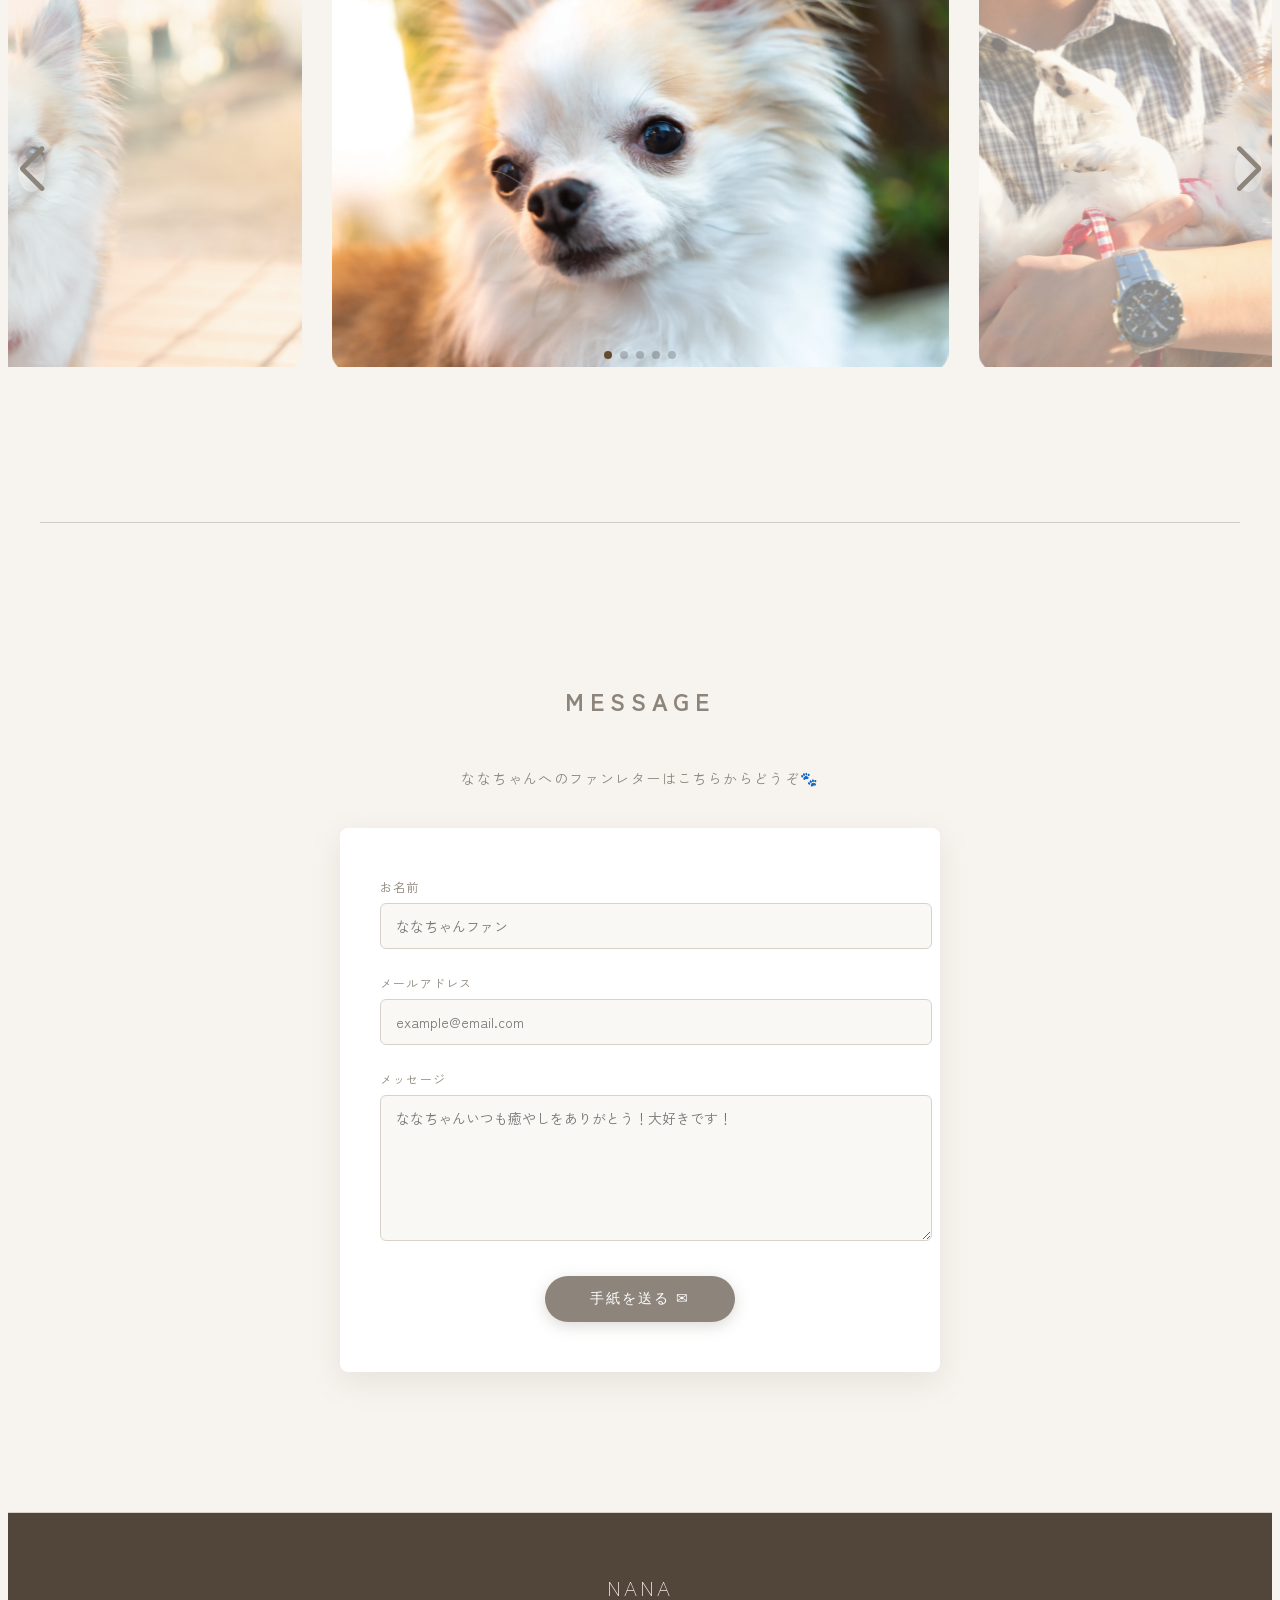
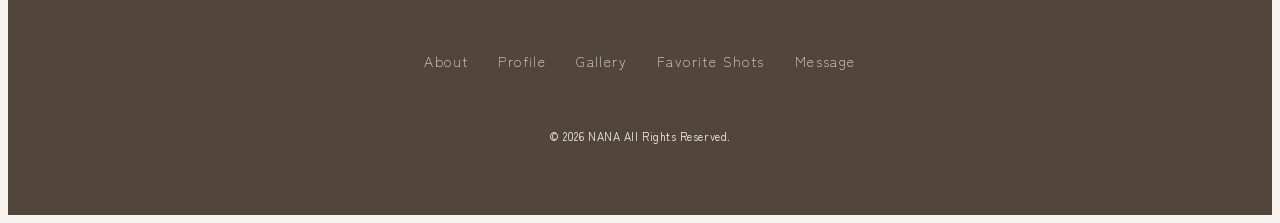
==== commit c71fccb1: "de" ====
--- a/index.html
+++ b/index.html
@@ -141,7 +141,7 @@
       </div>
     </div>
     <div class="profile-image">
-      <img src="images/A7C06774.JPG" alt="なな">
+      <img src="images/A7C06774.jpg" alt="なな">
     </div>
   </section>
 
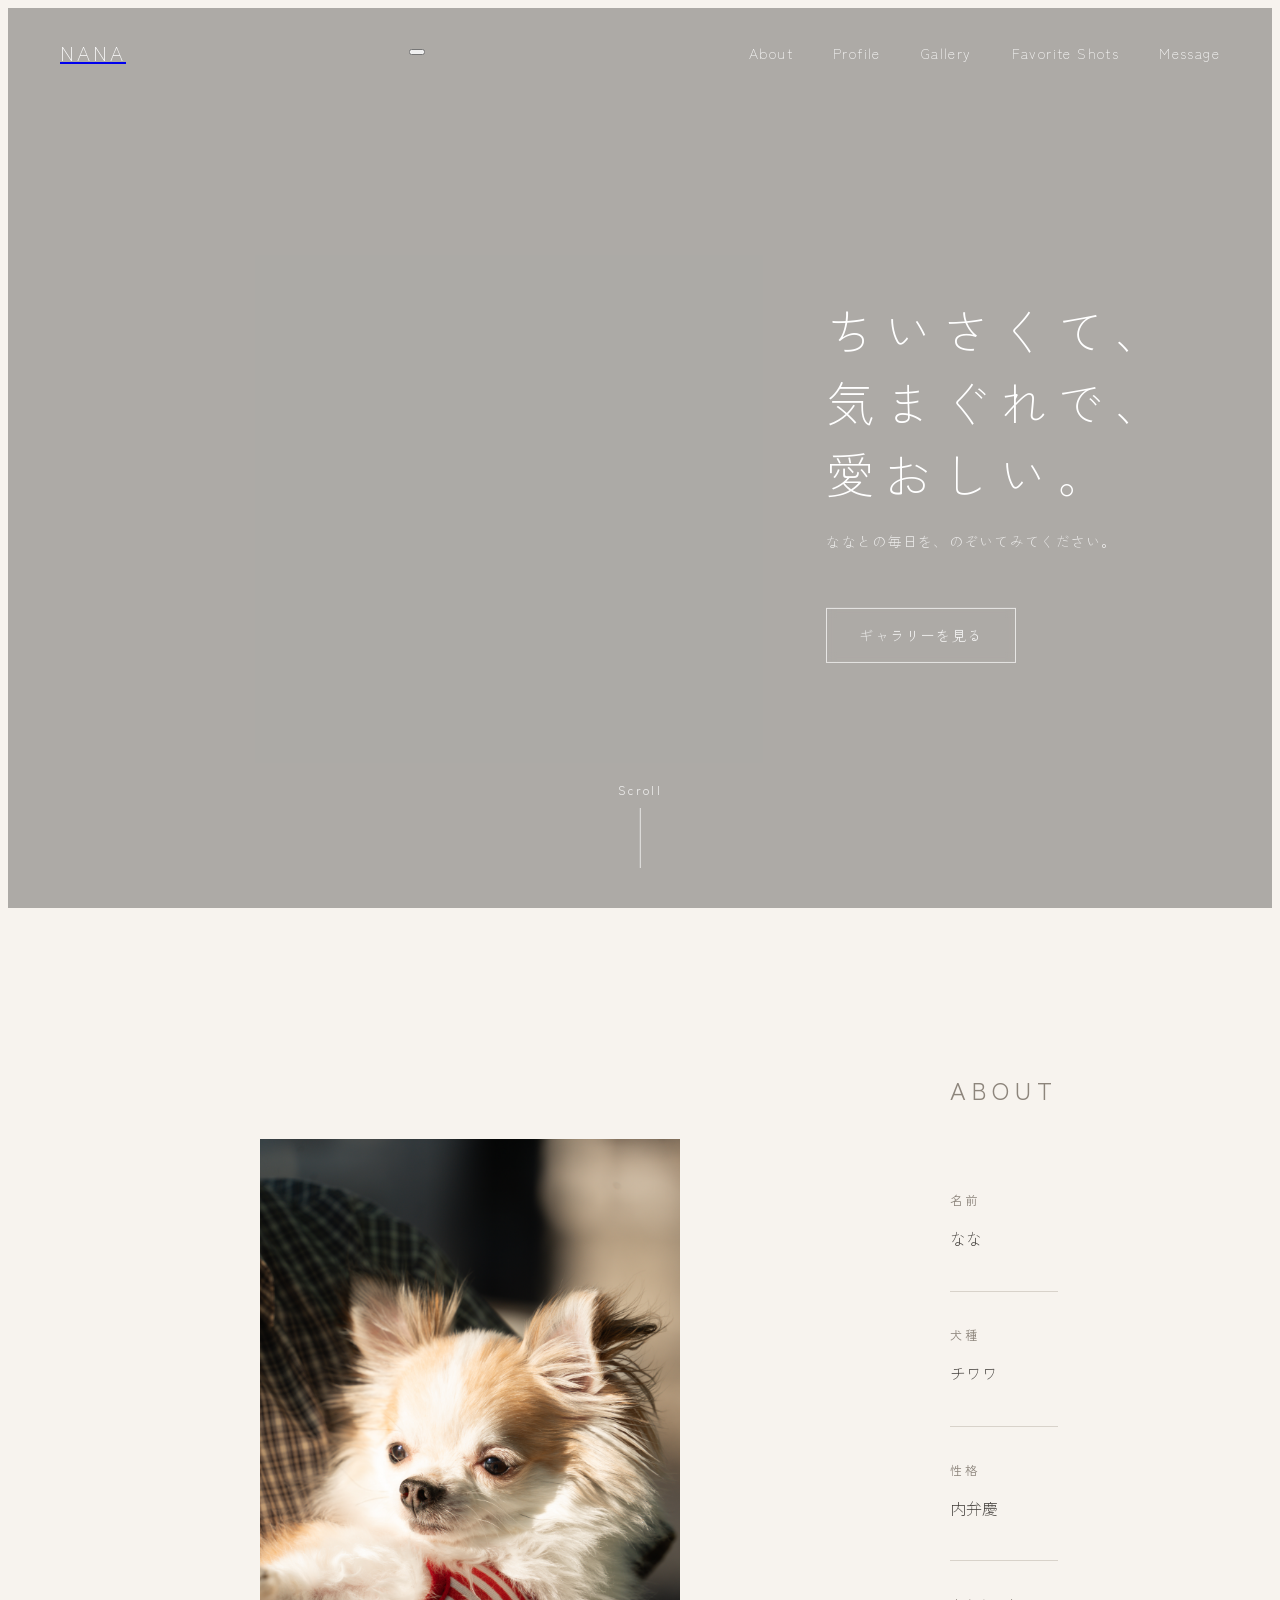
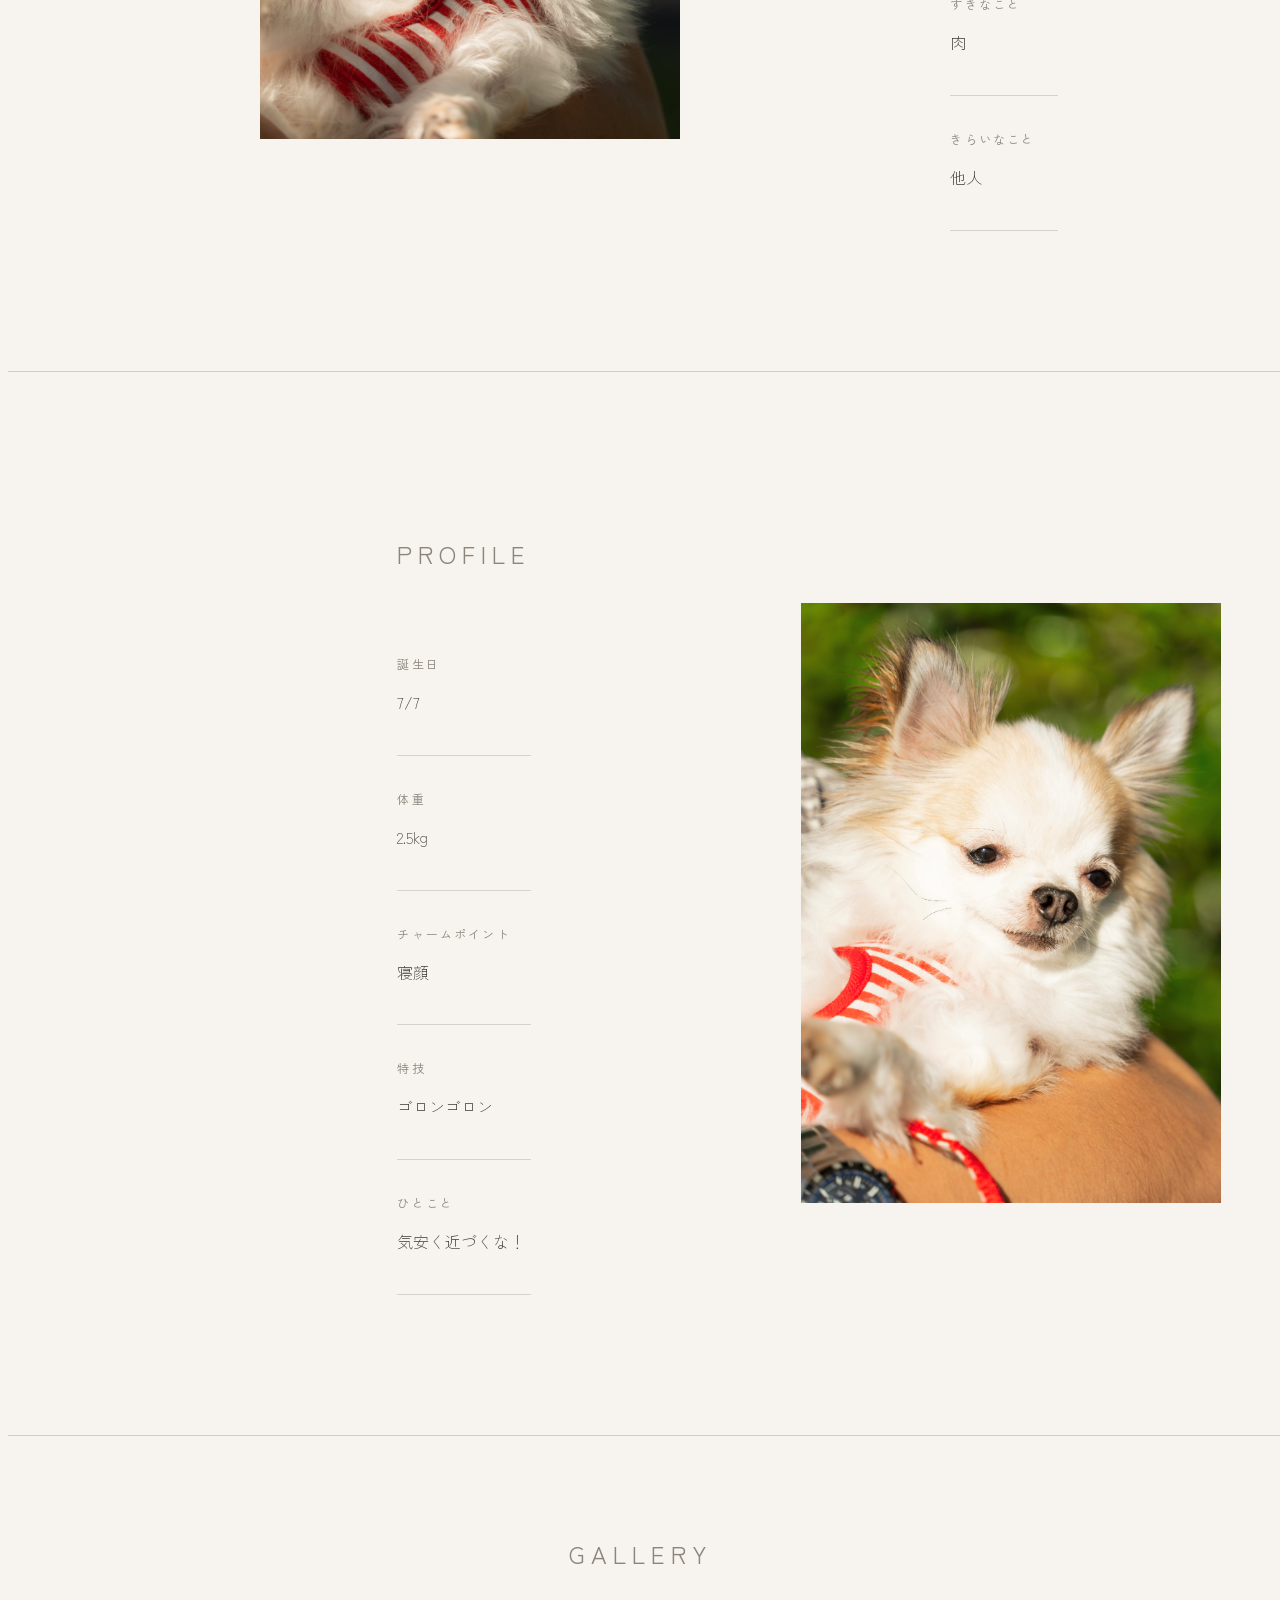
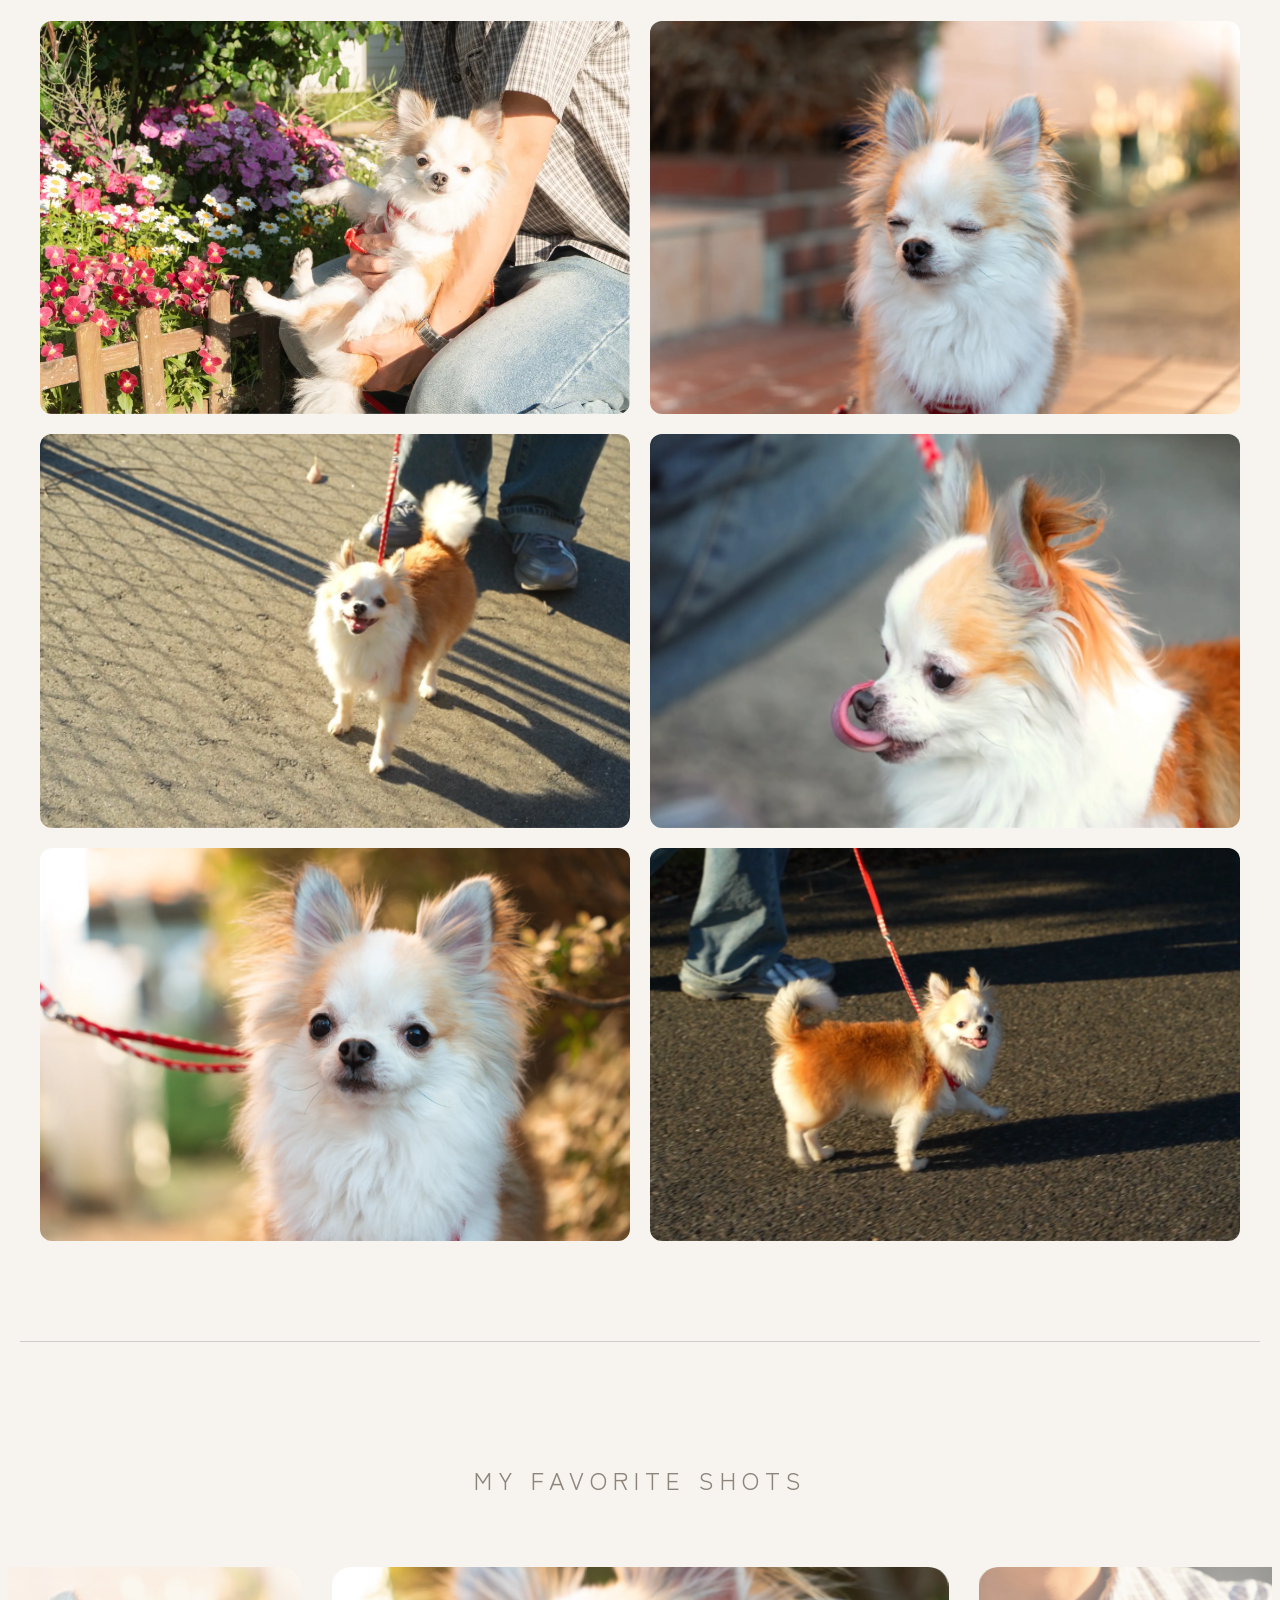
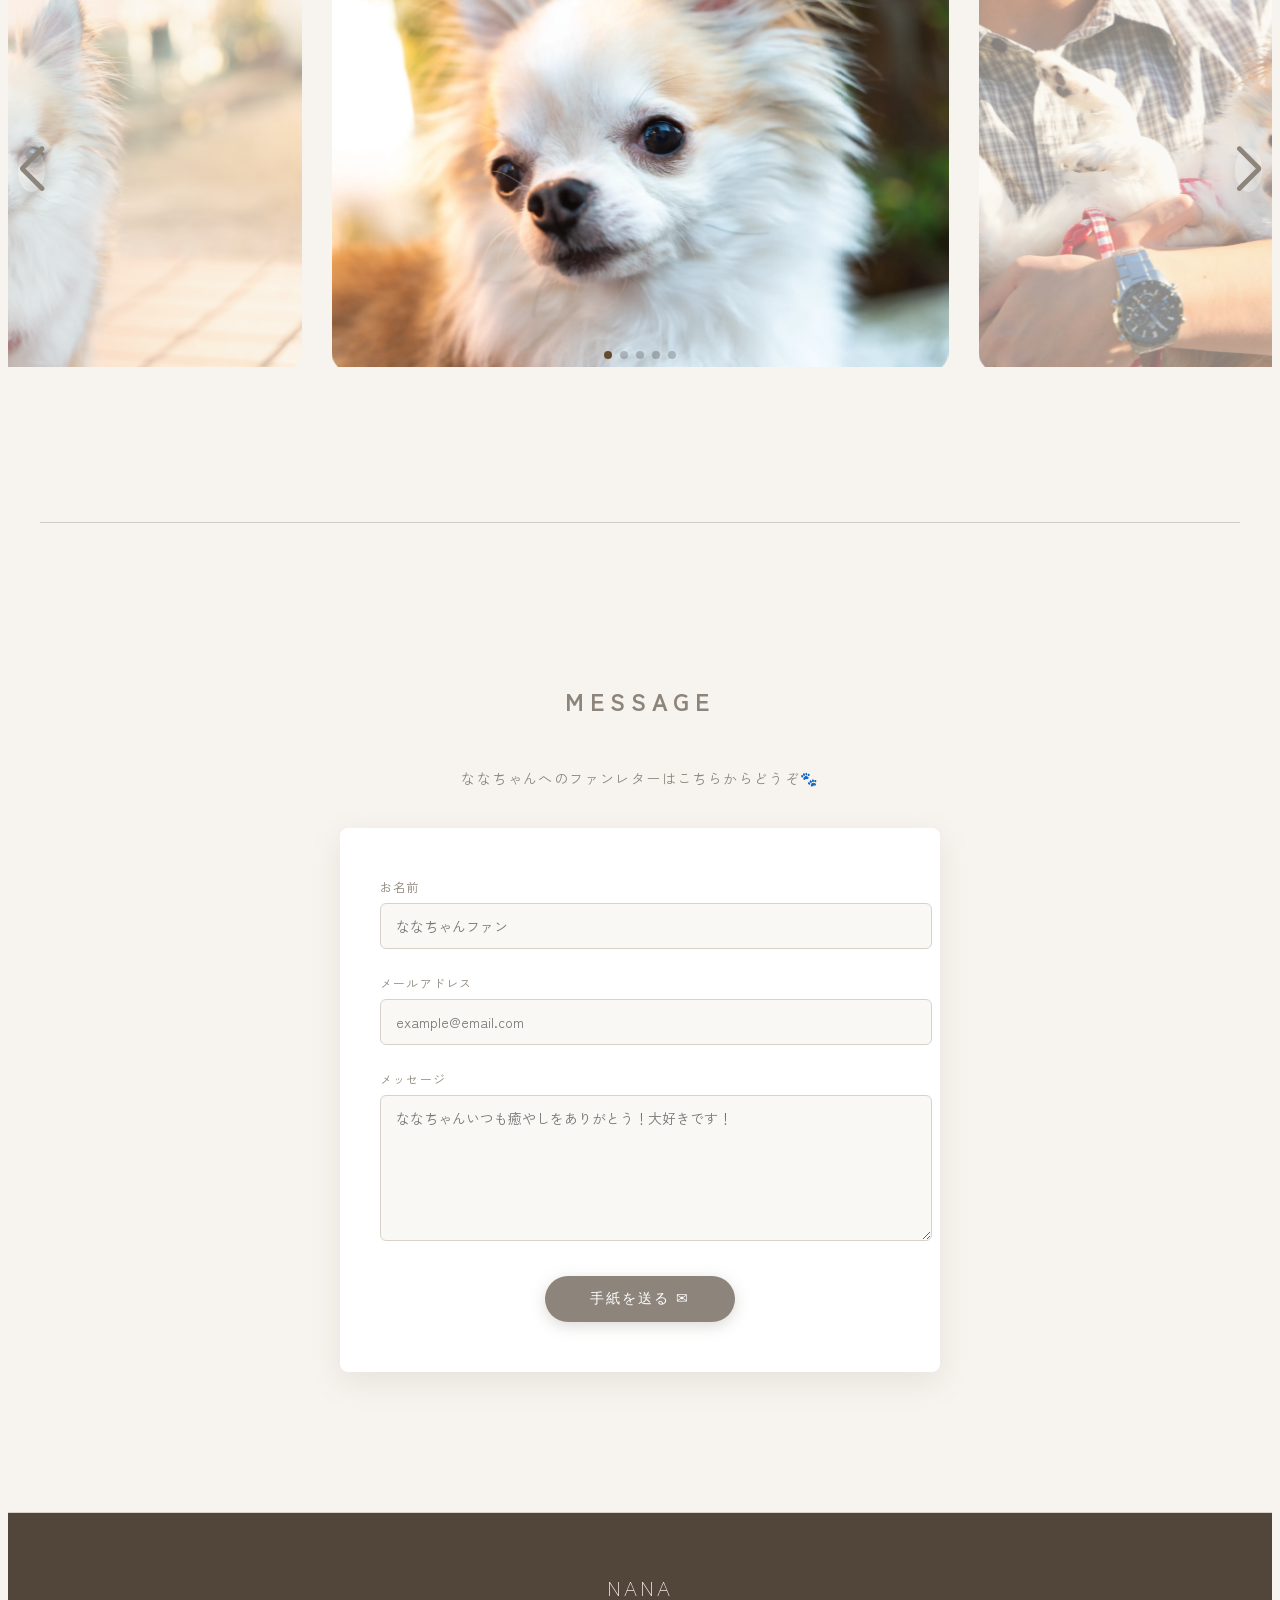
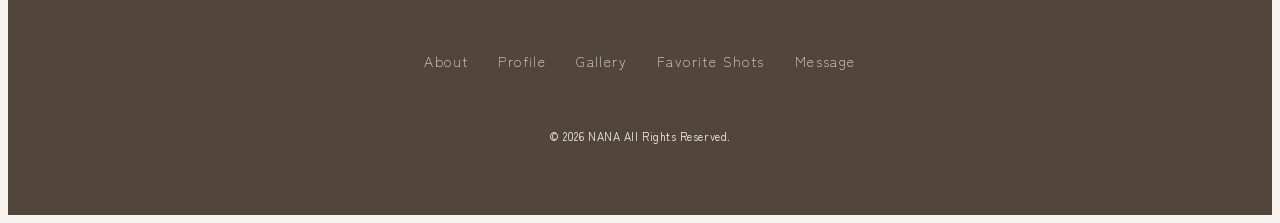
==== commit 53017765: "で" ====
--- a/index.html
+++ b/index.html
@@ -117,27 +117,27 @@
 
       <div class="profile-item">
         <h3>誕生日</h3>
-        <p>なな</p>
+        <p>7/7</p>
       </div>
 
       <div class="profile-item">
         <h3>体重</h3>
-        <p>チワワ</p>
+        <p>2.5kg</p>
       </div>
 
       <div class="profile-item">
         <h3>チャームポイント</h3>
-        <p>内弁慶</p>
+        <p>寝顔</p>
       </div>
 
       <div class="profile-item">
         <h3>特技</h3>
-        <p>肉</p>
+        <p>ゴロンゴロン</p>
       </div>
 
       <div class="profile-item">
         <h3>ひとこと</h3>
-        <p>他人</p>
+        <p>気安く近づくな！</p>
       </div>
     </div>
     <div class="profile-image">
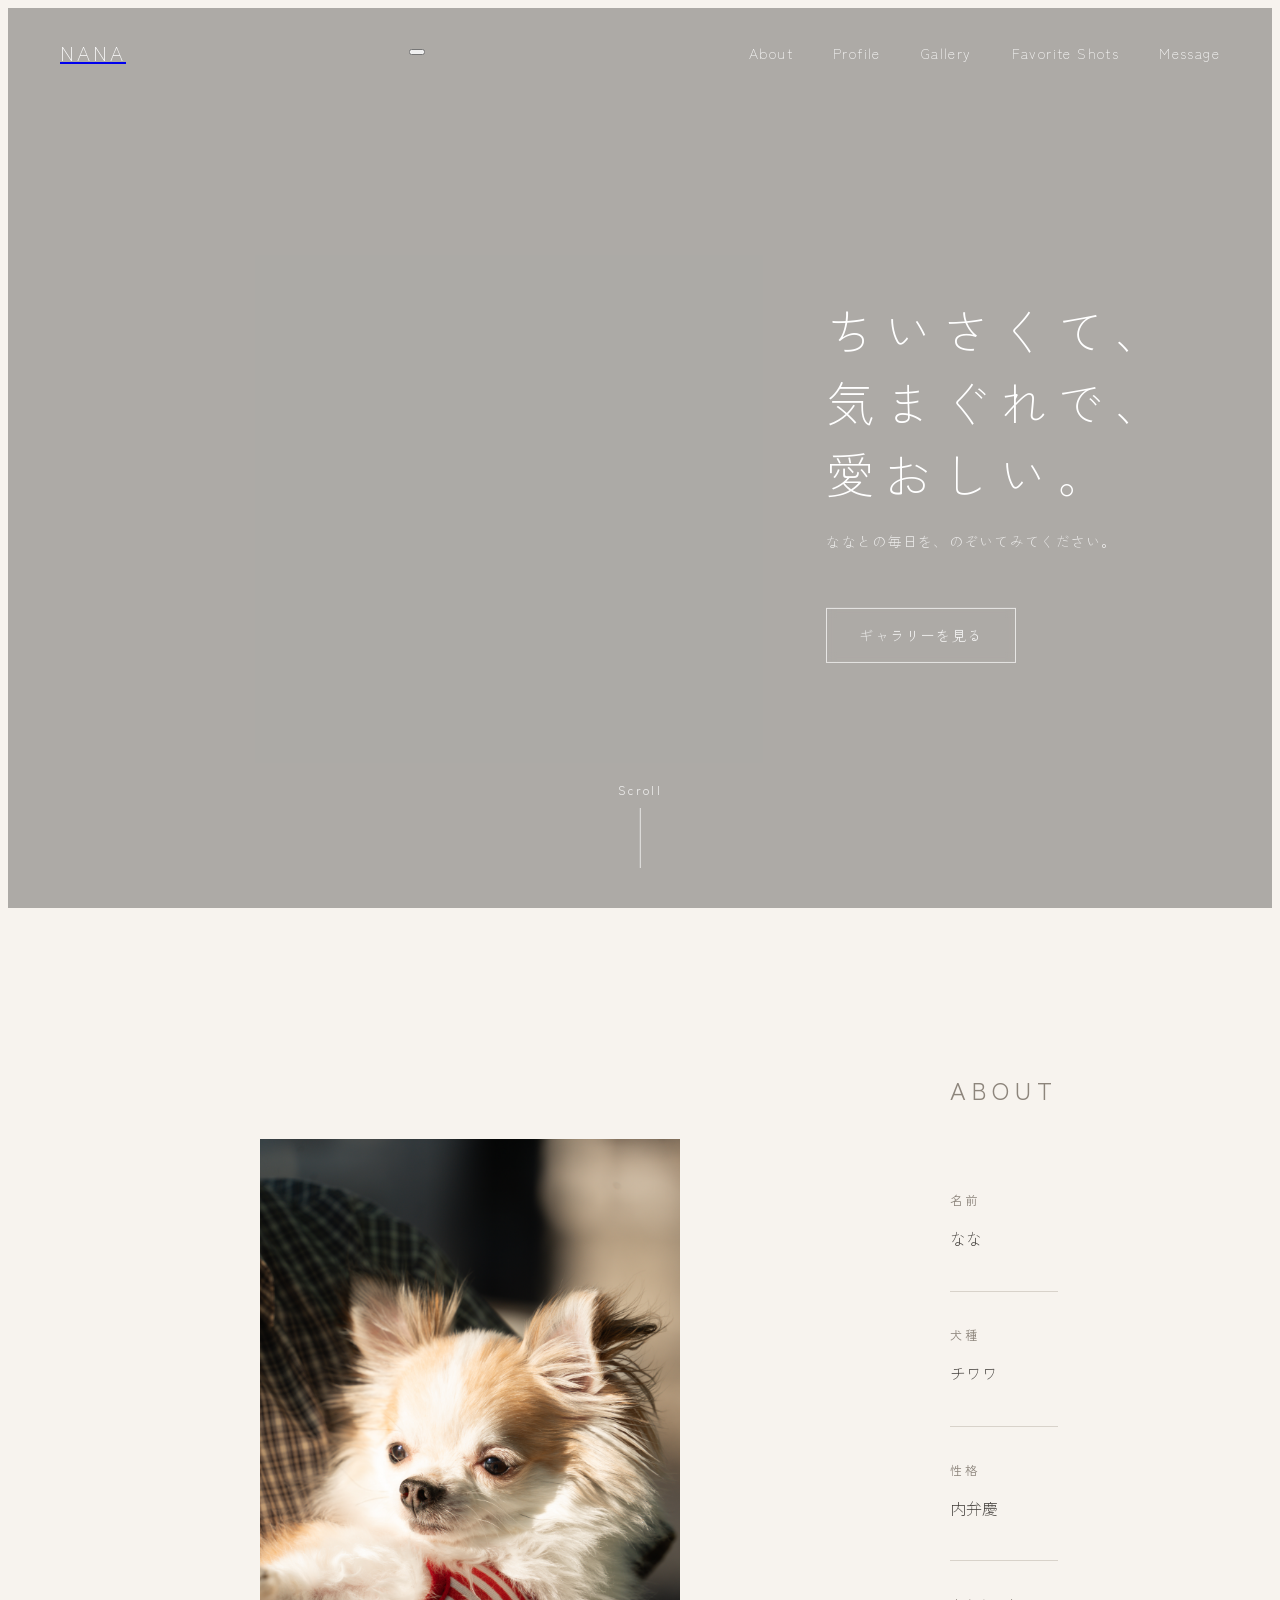
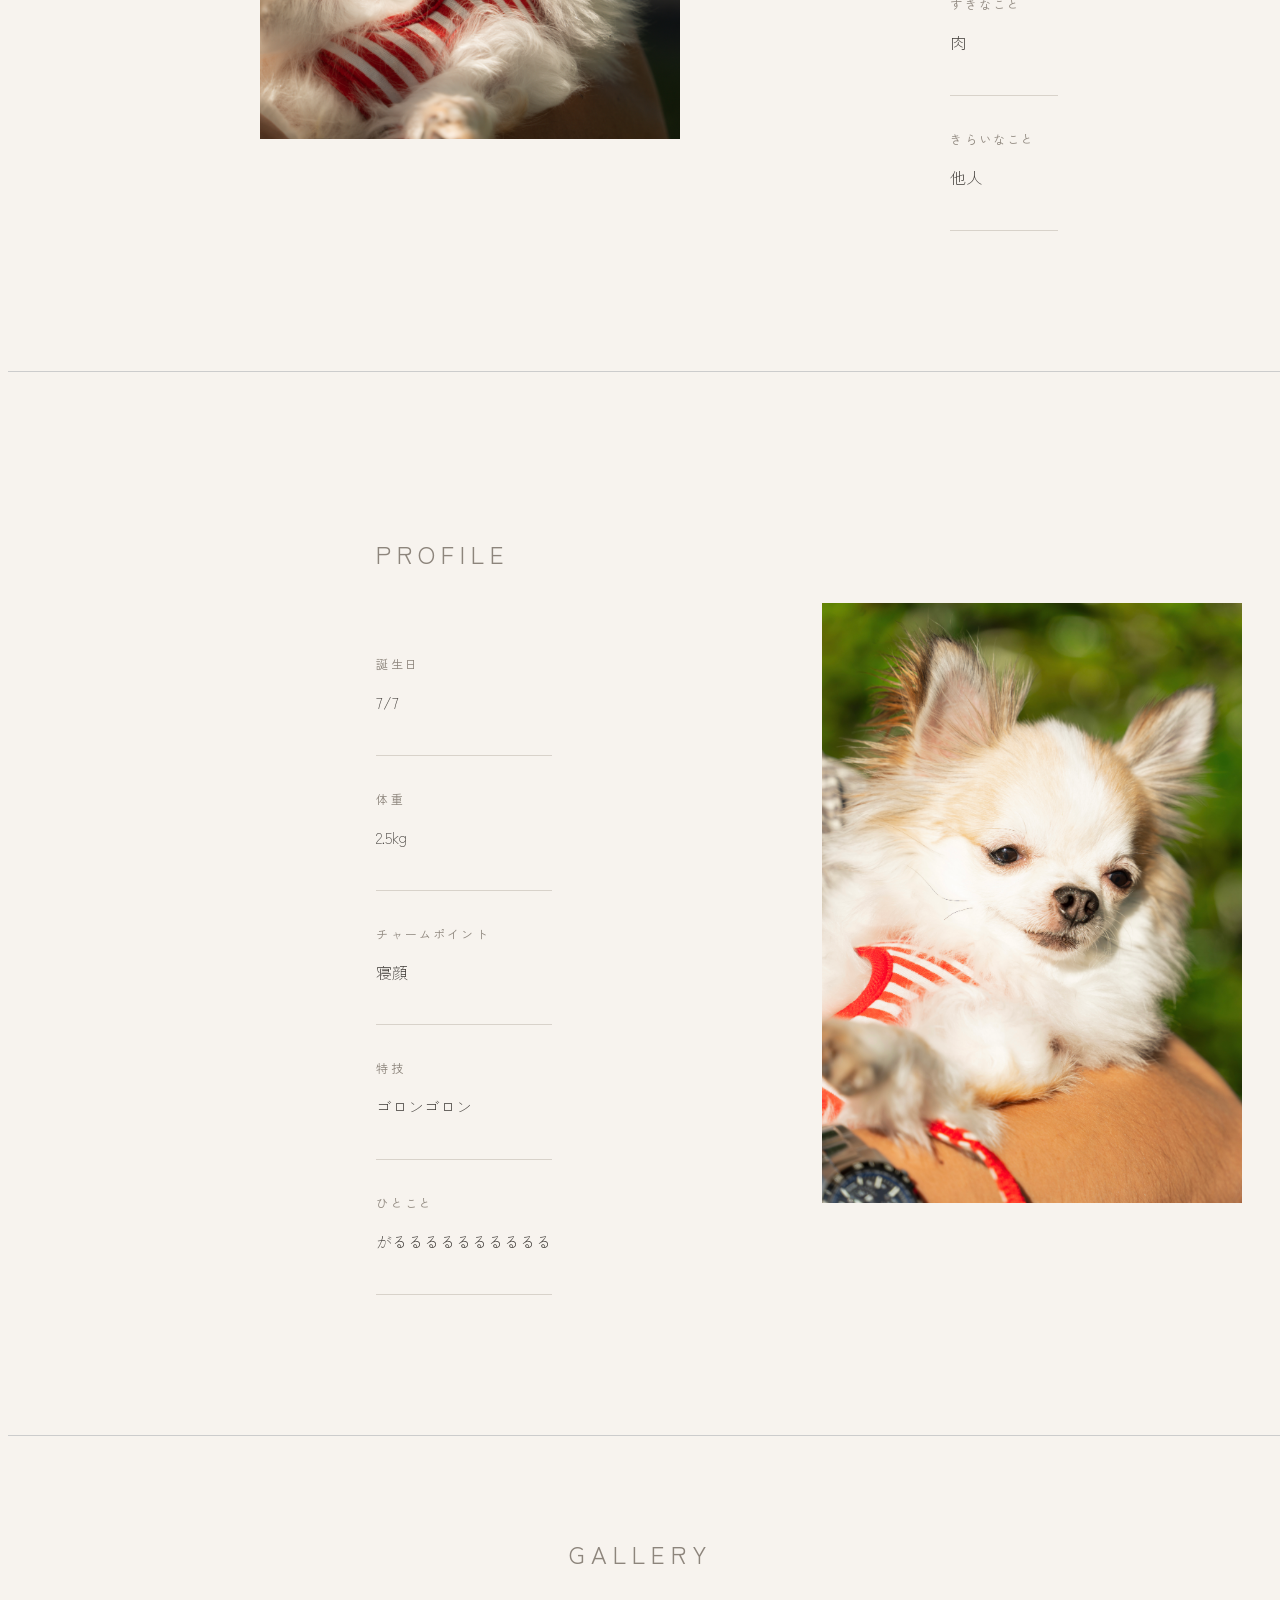
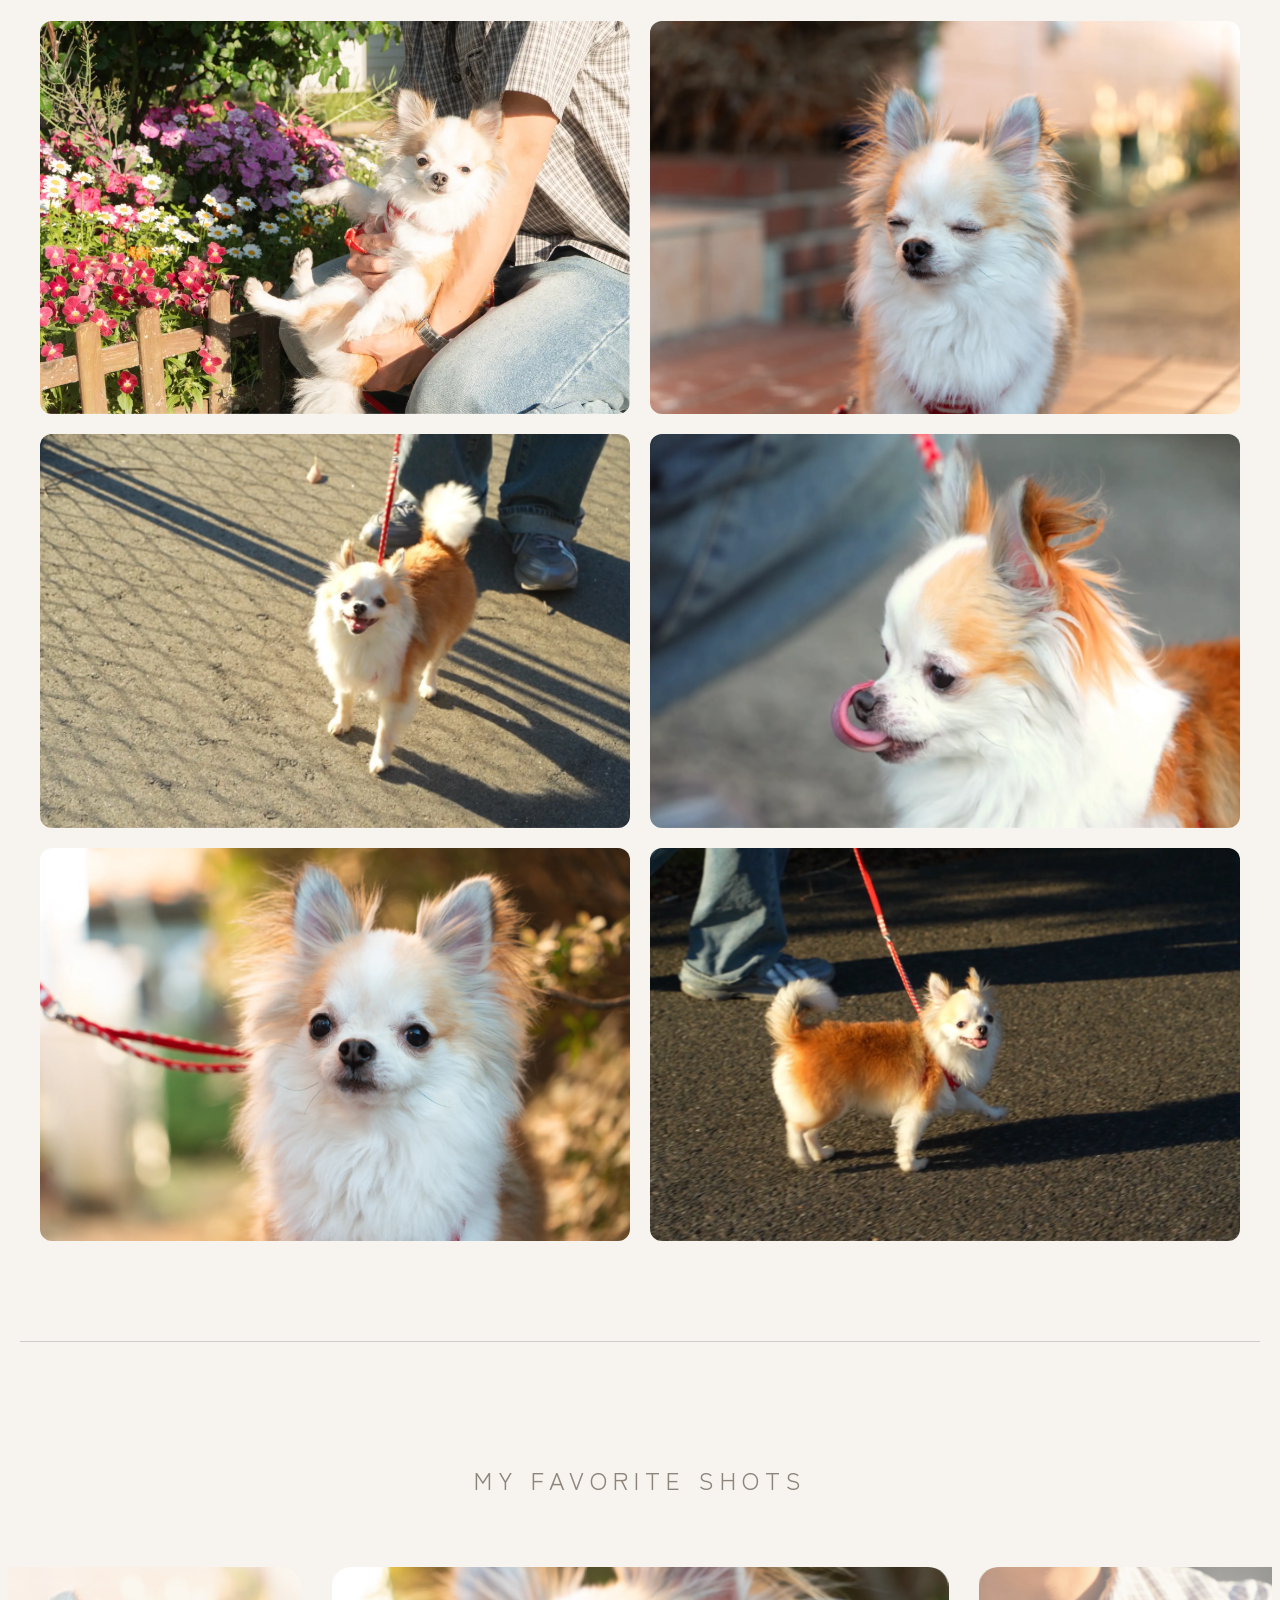
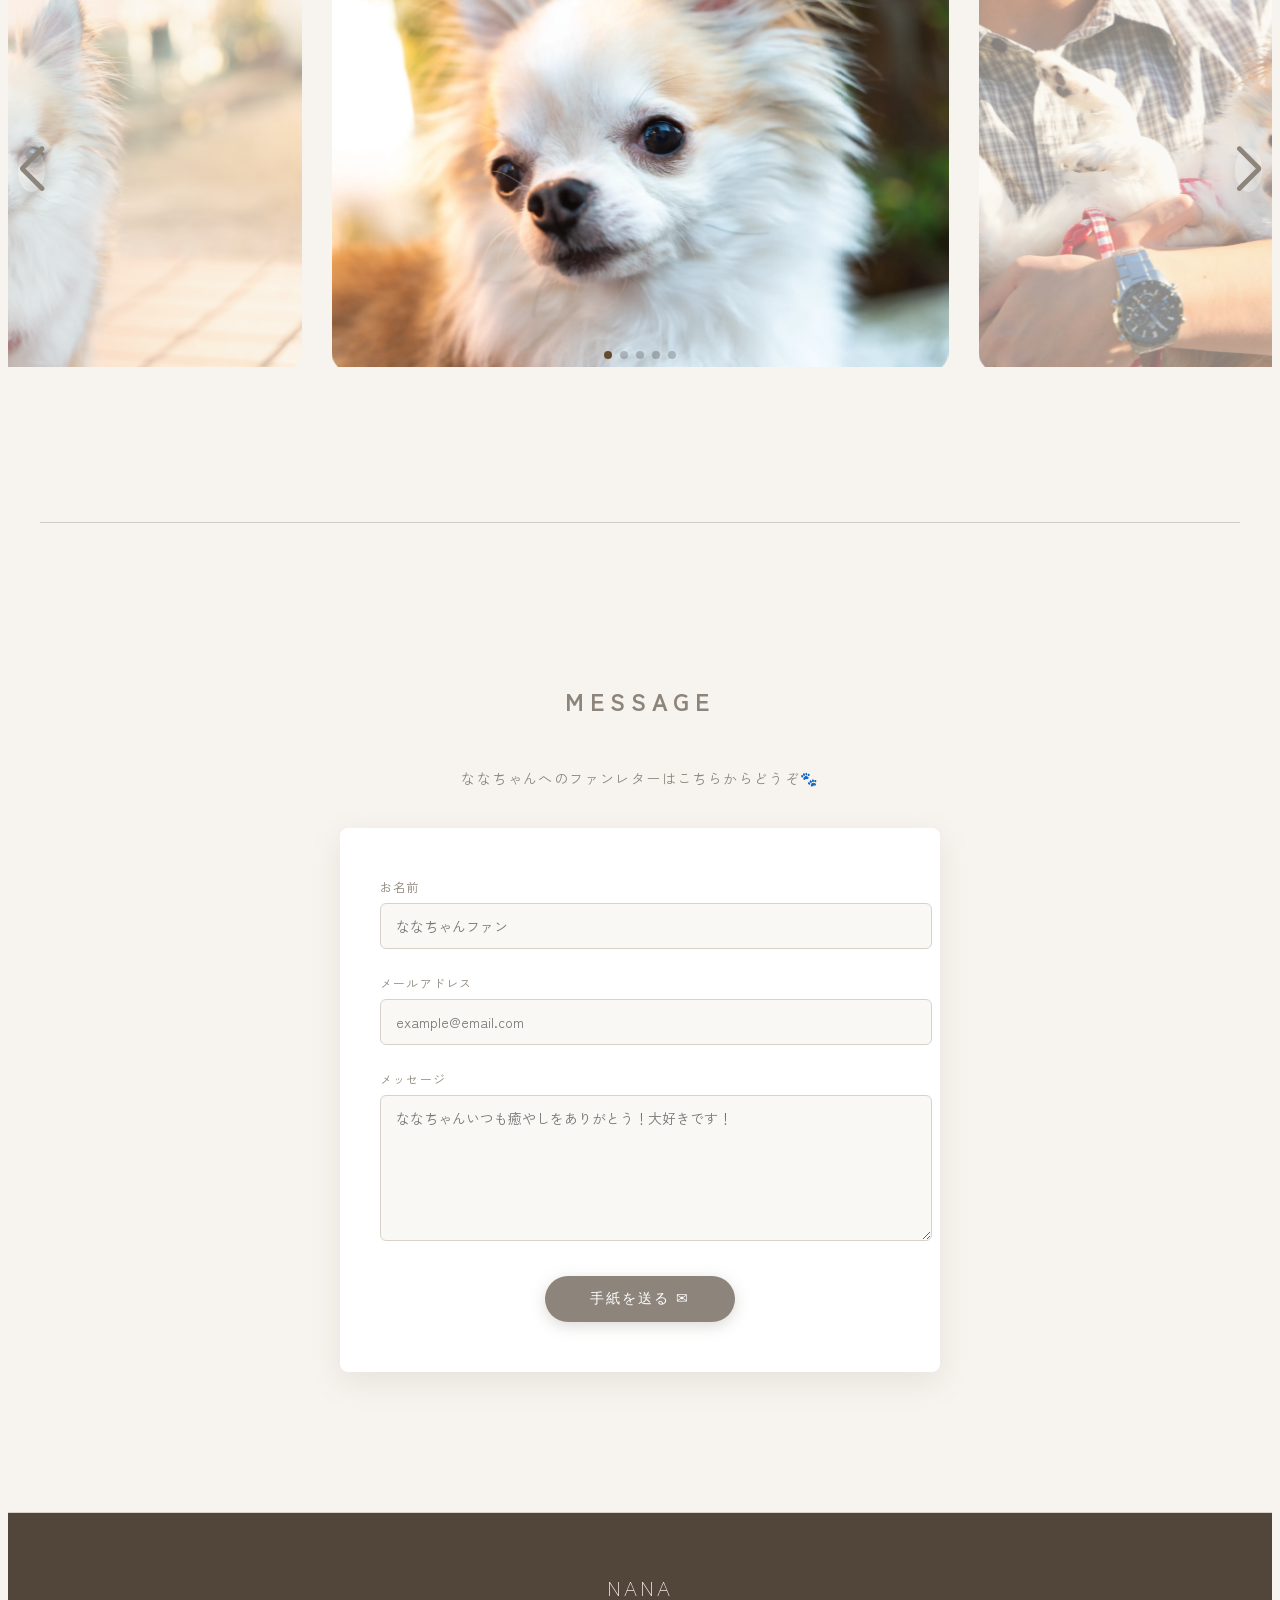
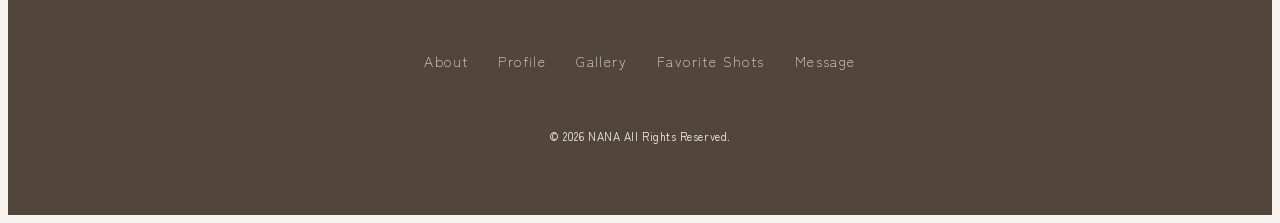
==== commit 6058efbe: "がる" ====
--- a/index.html
+++ b/index.html
@@ -137,7 +137,7 @@
 
       <div class="profile-item">
         <h3>ひとこと</h3>
-        <p>気安く近づくな！</p>
+        <p>がるるるるるるるるるる</p>
       </div>
     </div>
     <div class="profile-image">
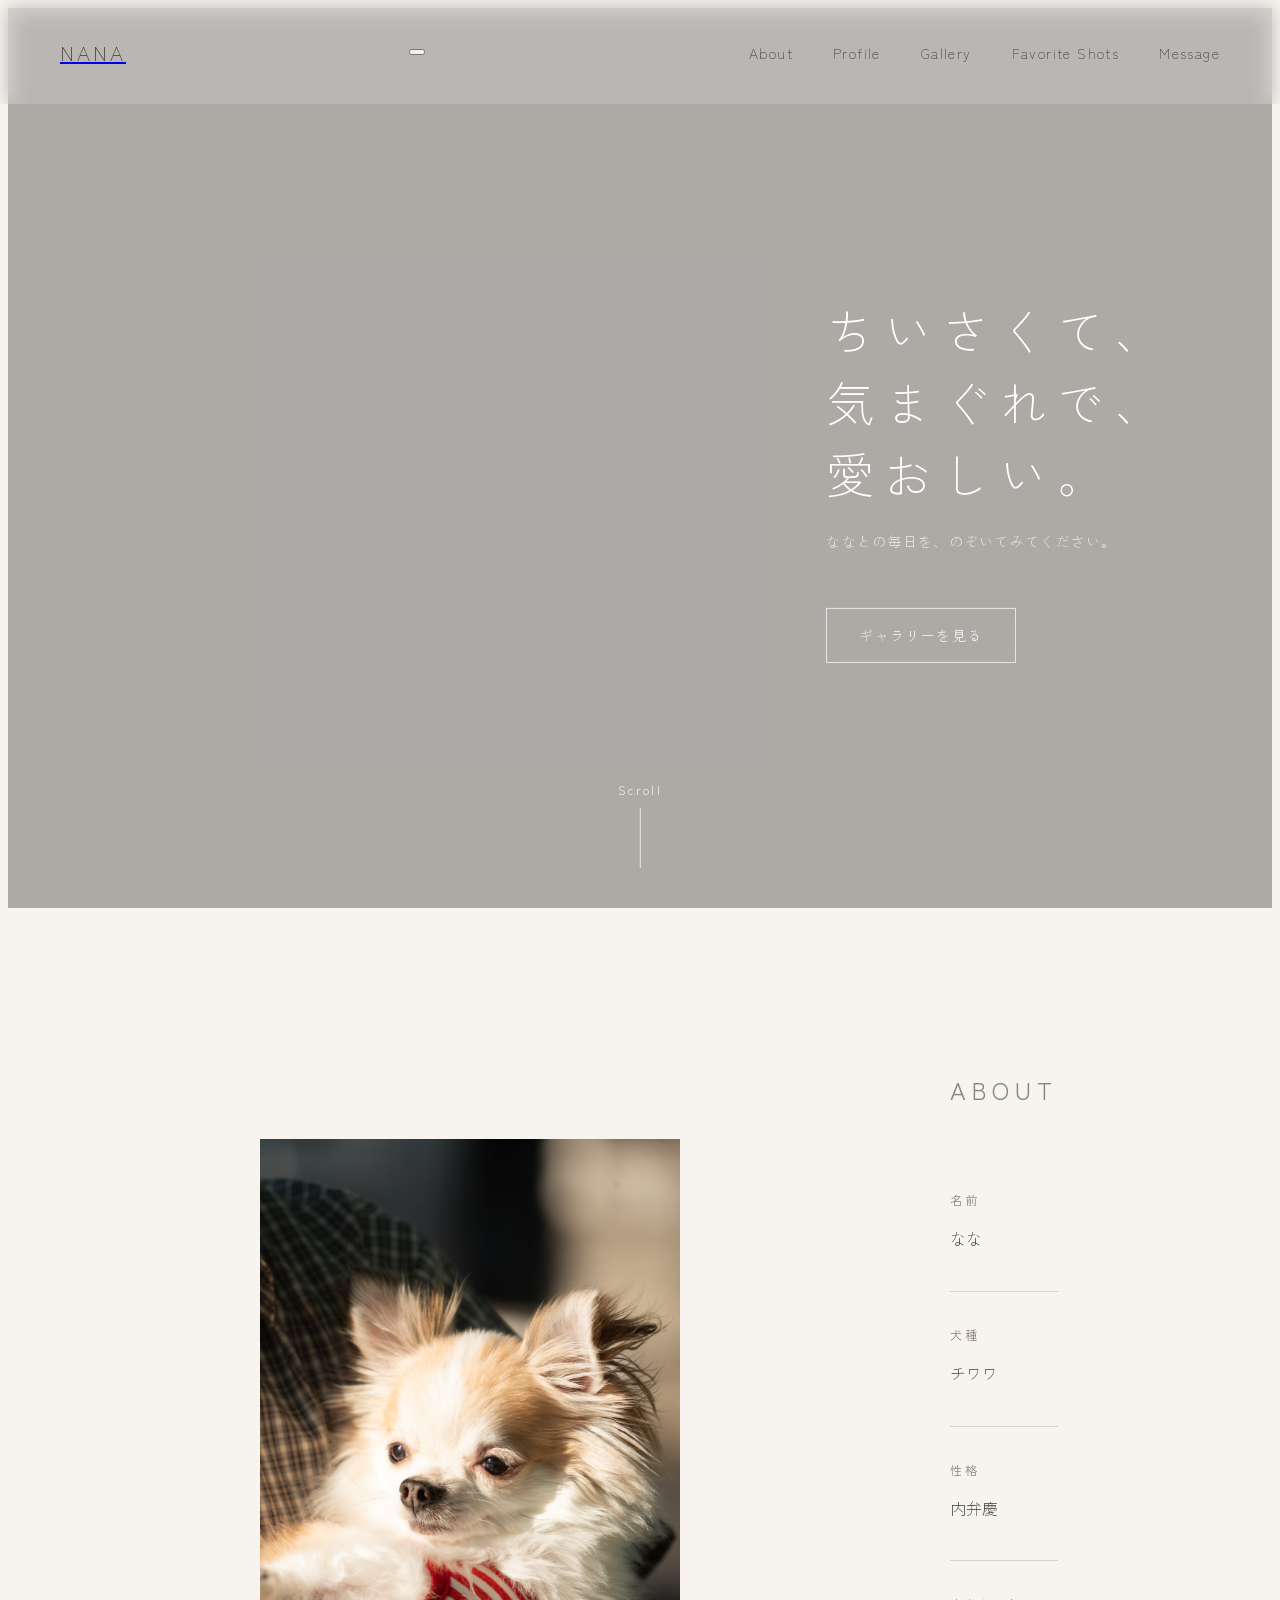
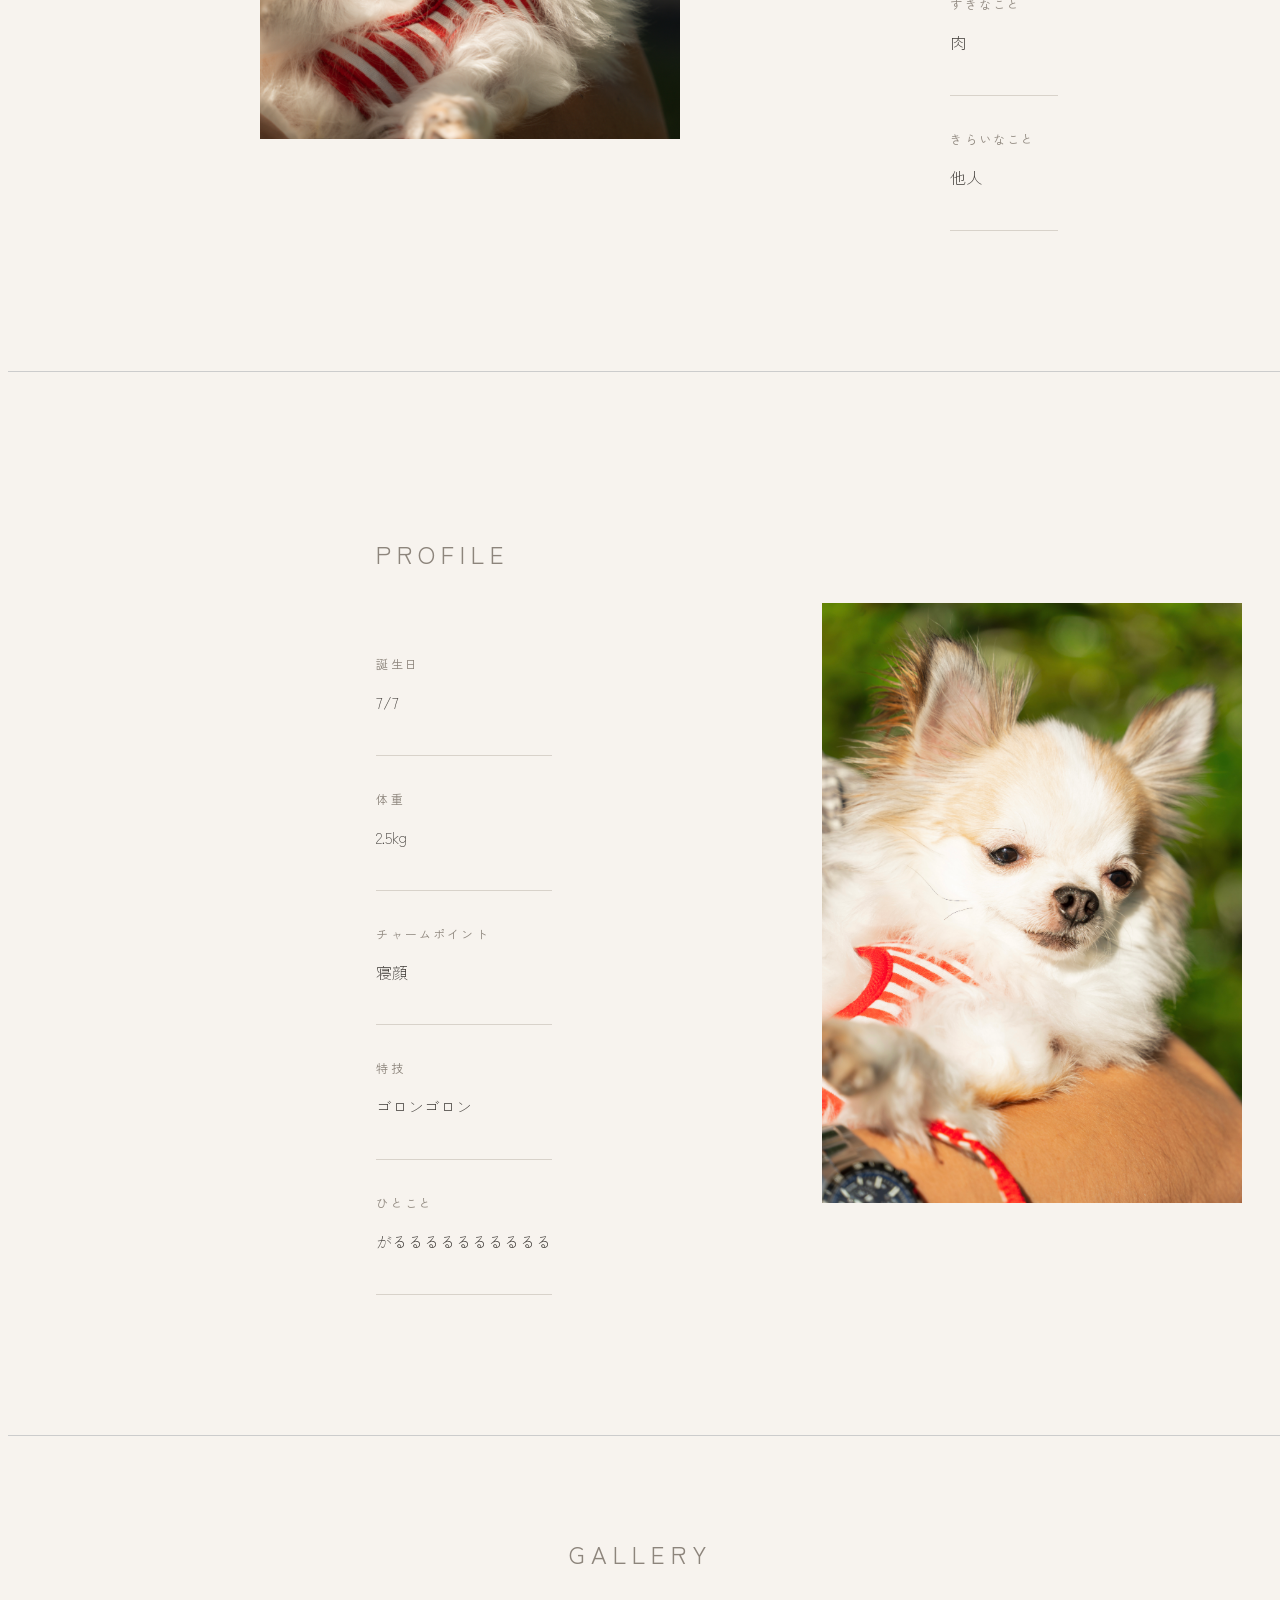
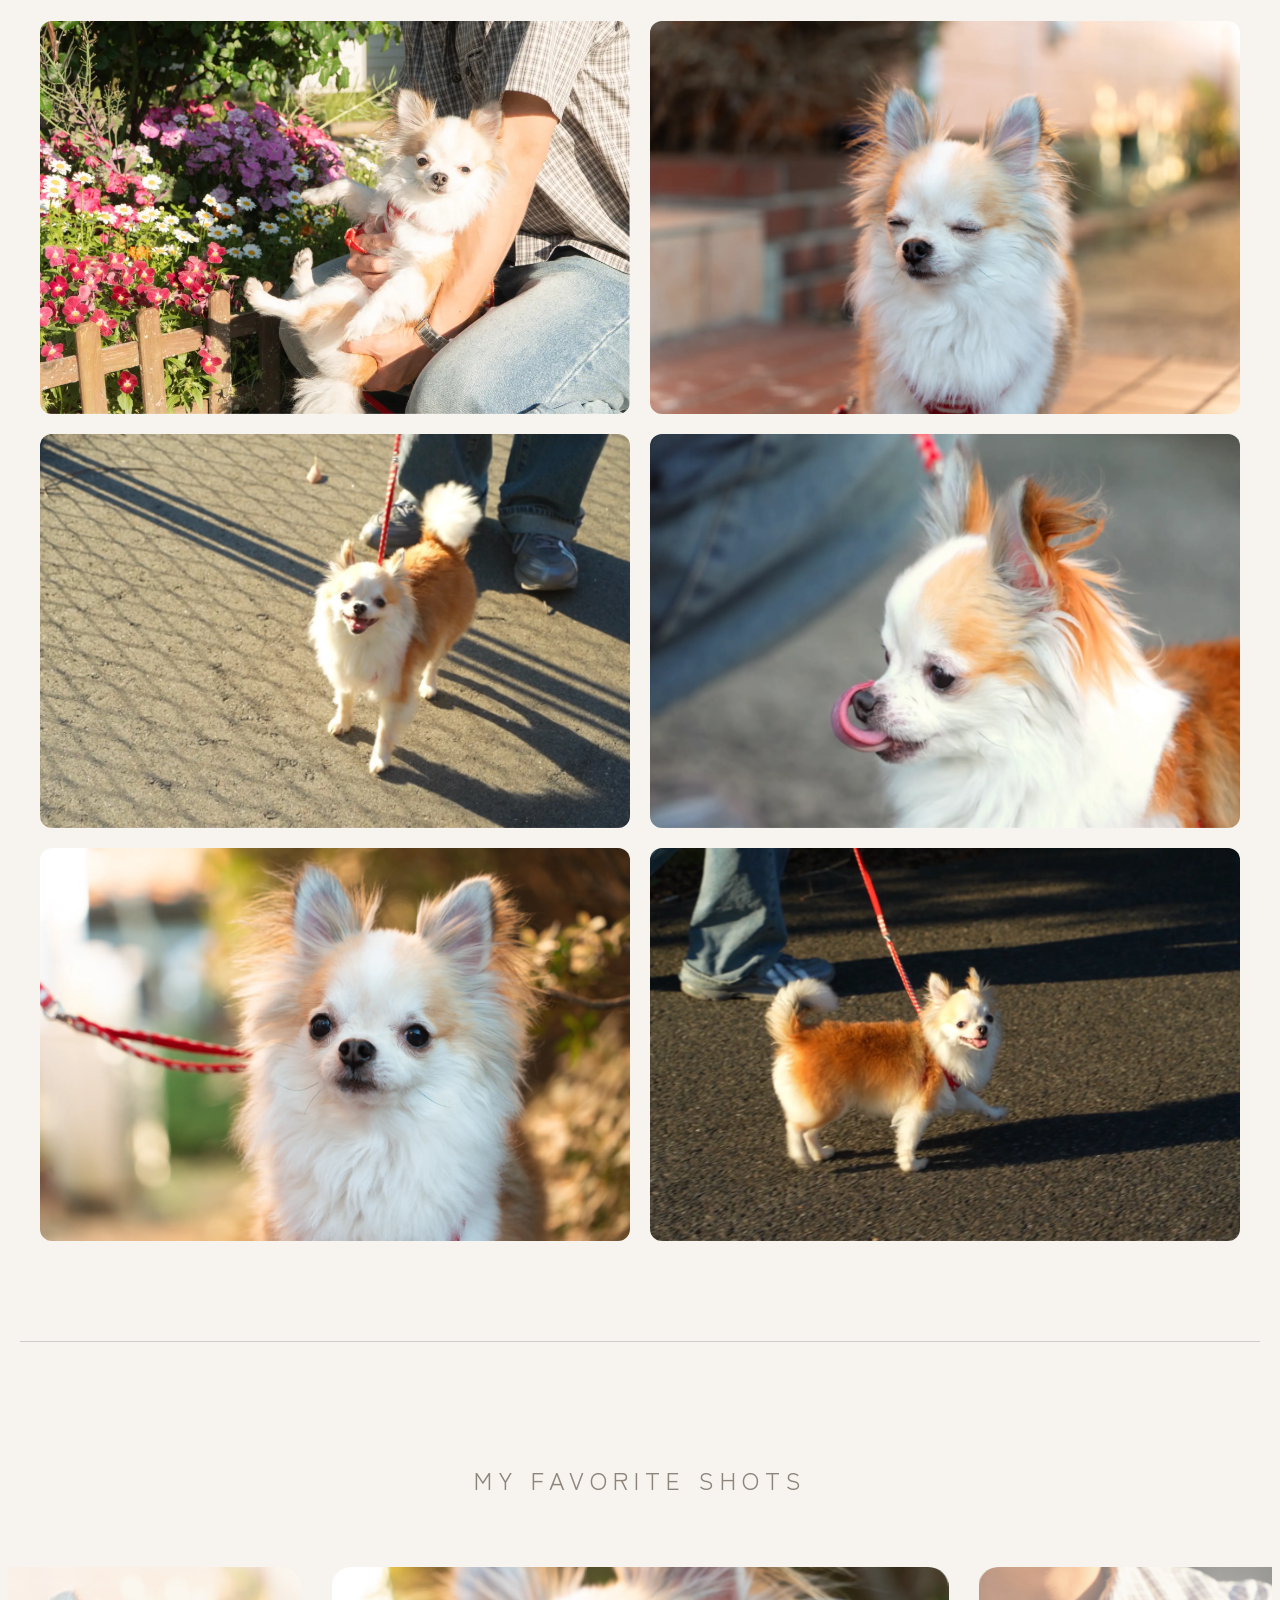
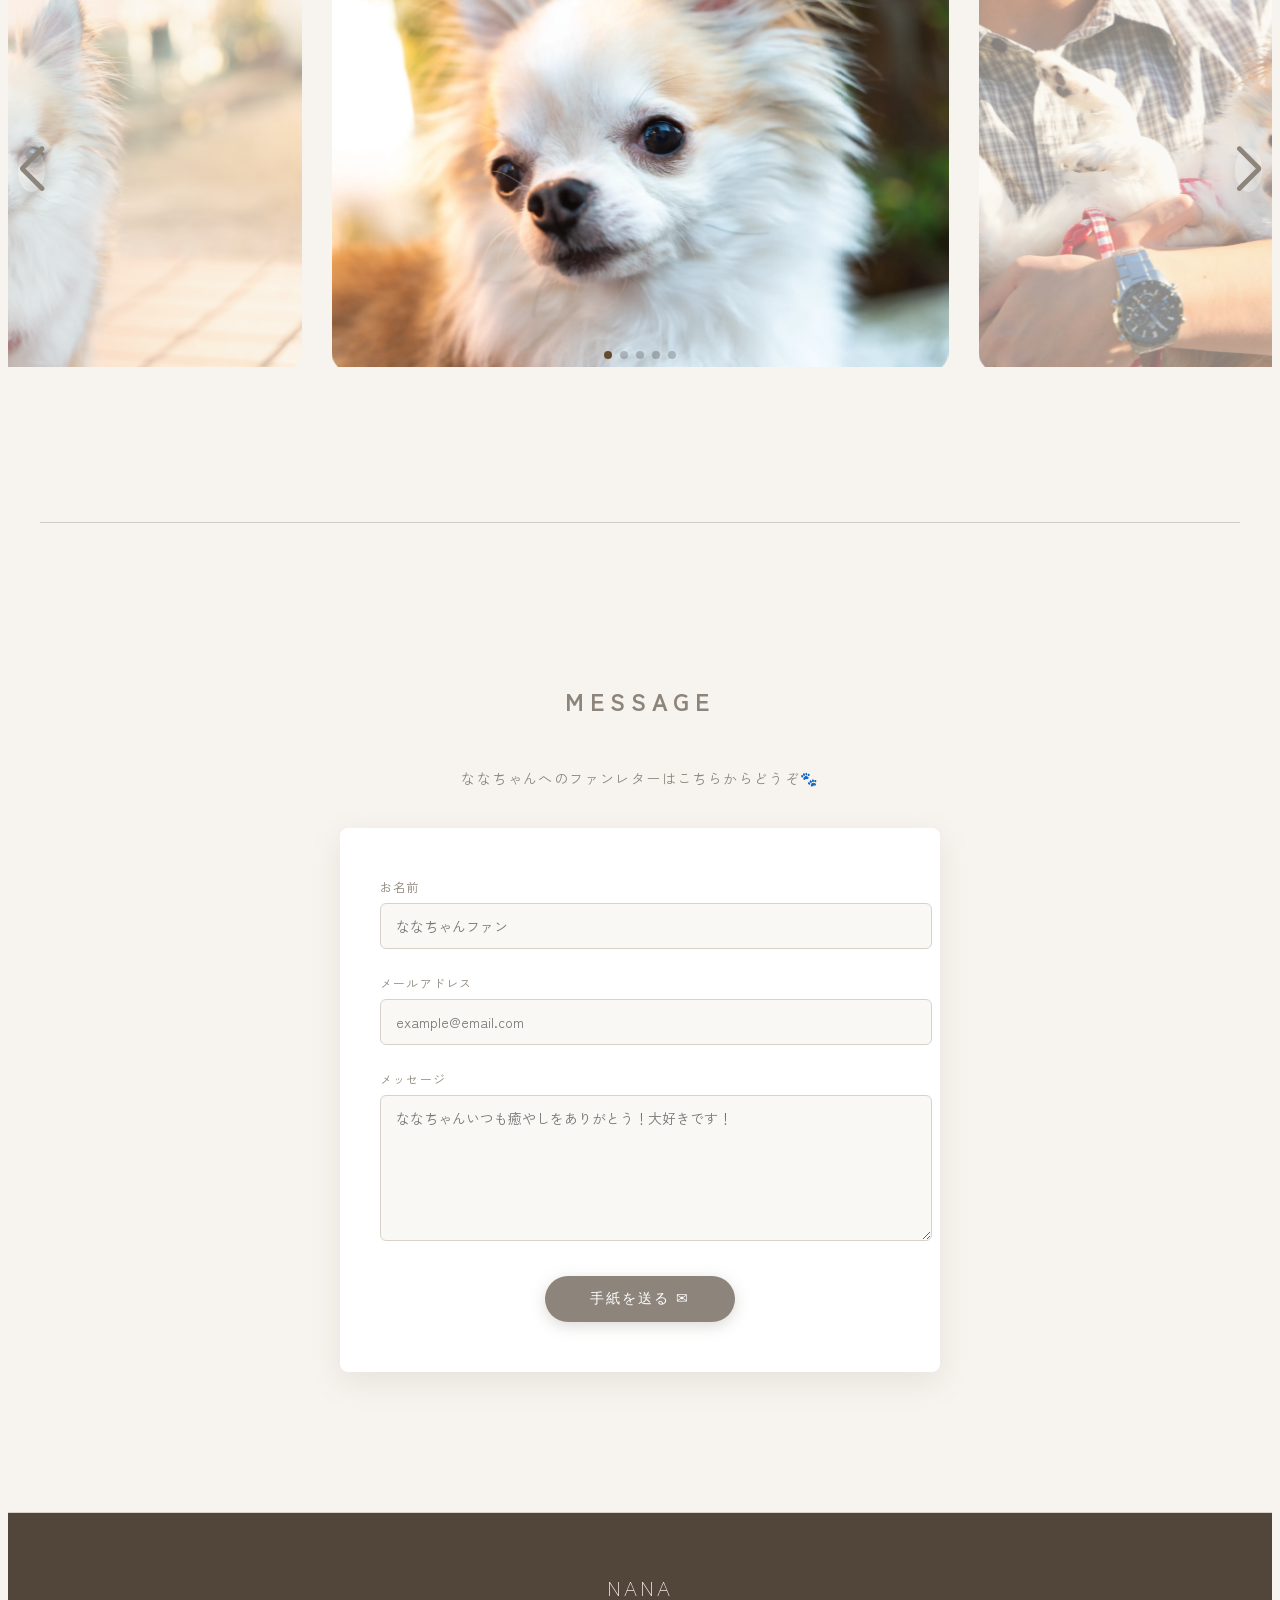
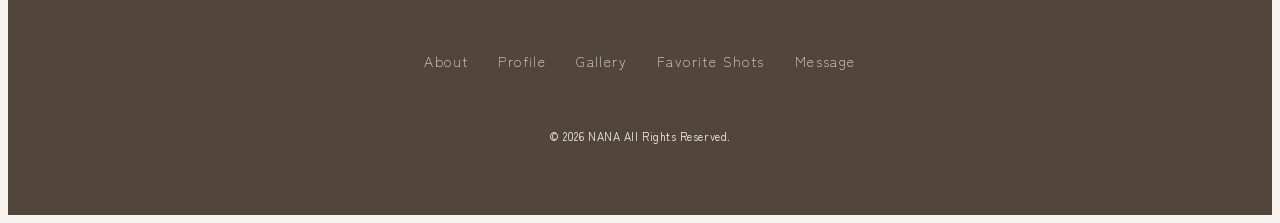
==== commit 54a3b8d8: "debag" ====
--- a/index.html
+++ b/index.html
@@ -222,27 +222,29 @@
       <p class="contact-intro">ななちゃんへのファンレターはこちらからどうぞ🐾</p>
     
       <div class="letter-box">
-        <form action="#" method="POST" class="contact-form">
+        <form action="https://formspree.io/f/mvzyanpy" method="POST" class="contact-form">
         
           <div class="form-group">
             <label for="name">お名前</label>
-            <input type="text" id="name" name="name" placeholder="ななちゃんファン">
+            <input type="text" id="name" name="name" placeholder="ななちゃんファン" required>
           </div>
         
           <div class="form-group">
             <label for="email">メールアドレス</label>
-            <input type="email" id="email" name="email" placeholder="example@email.com">
+            <input type="email" id="email" name="email" placeholder="example@email.com" required>
           </div>
         
           <div class="form-group">
             <label for="message">メッセージ</label>
-            <textarea id="message" name="message" rows="6" placeholder="ななちゃんいつも癒やしをありがとう！大好きです！"></textarea>
+            <textarea id="message" name="message" rows="6" placeholder="ななちゃんいつも癒やしをありがとう！大好きです！" required></textarea>
           </div>
         
           <div class="btn-area">
             <button type="submit" class="submit-btn">手紙を送る ✉</button>
           </div>
-        
+
+          <input type="hidden" name="_next" value="https://koichi11197151.github.io/nana-site/thanks.html">
+
         </form>
       </div>
     
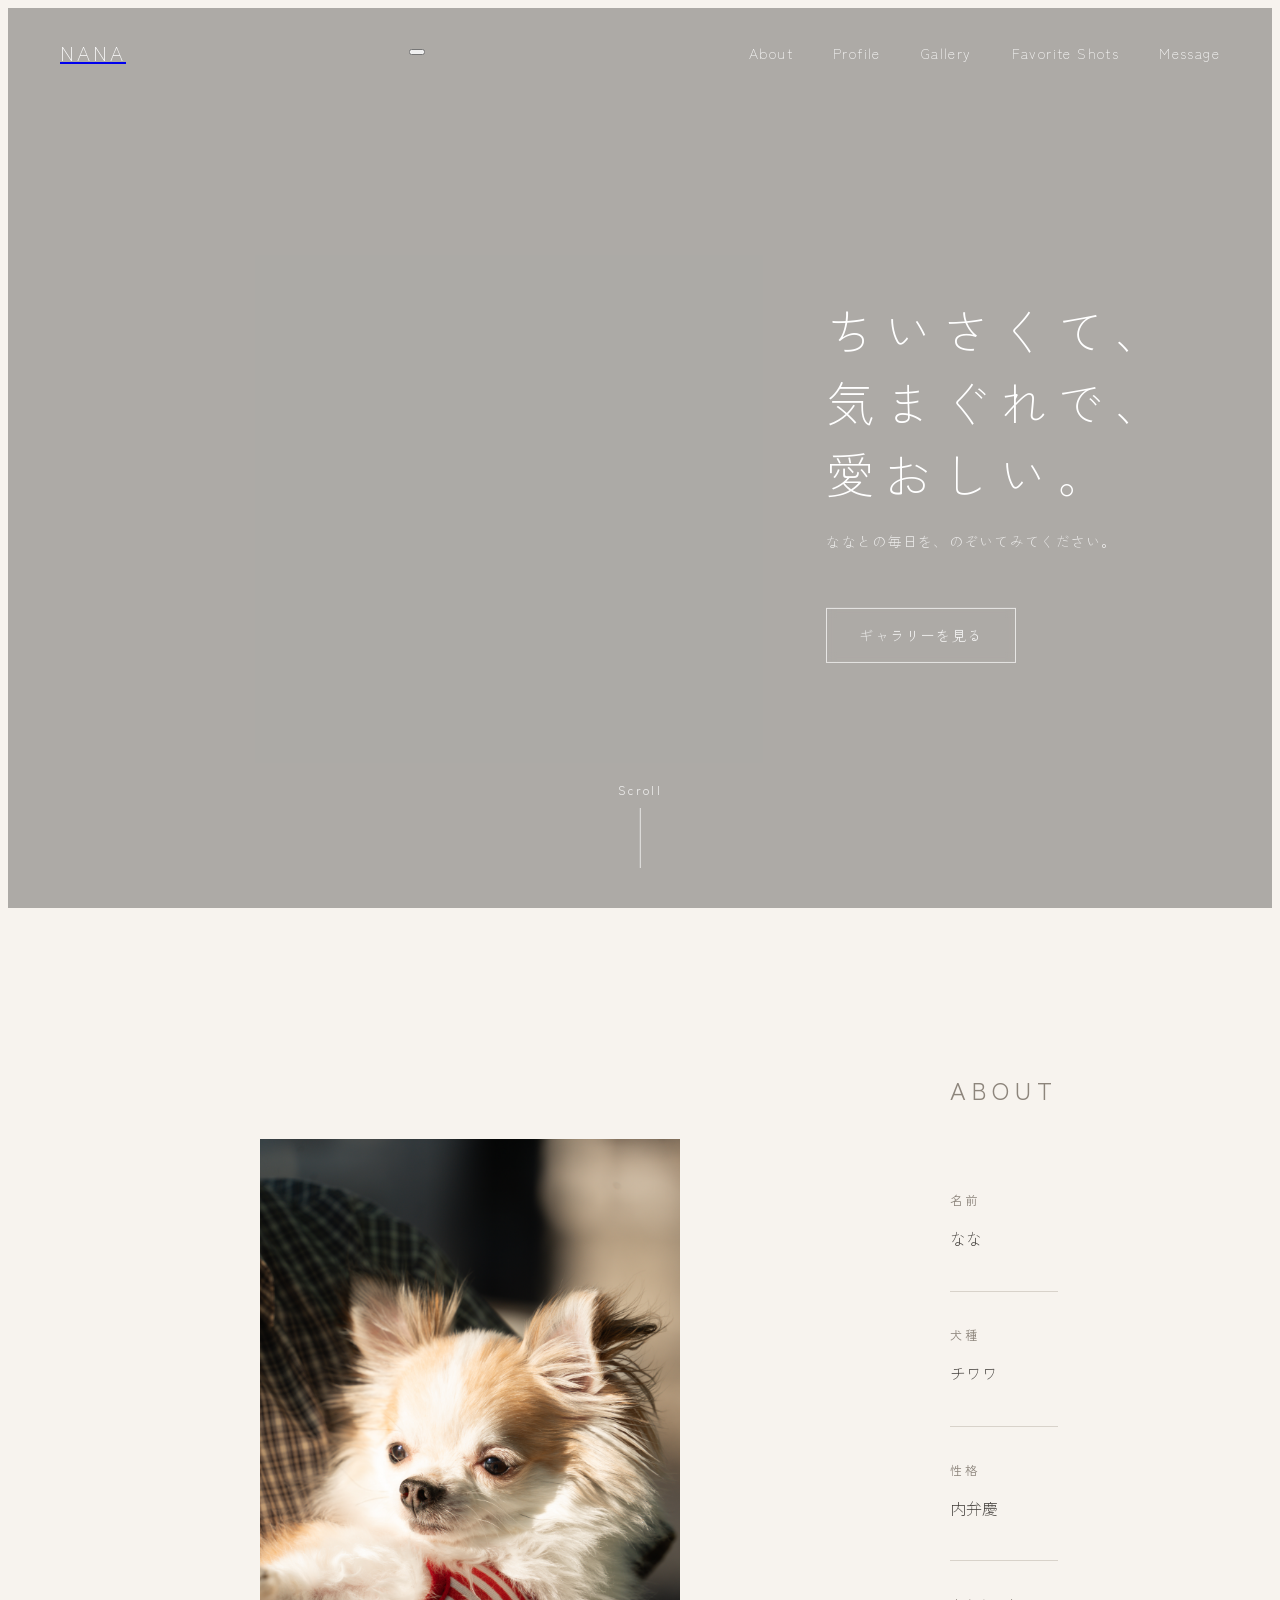
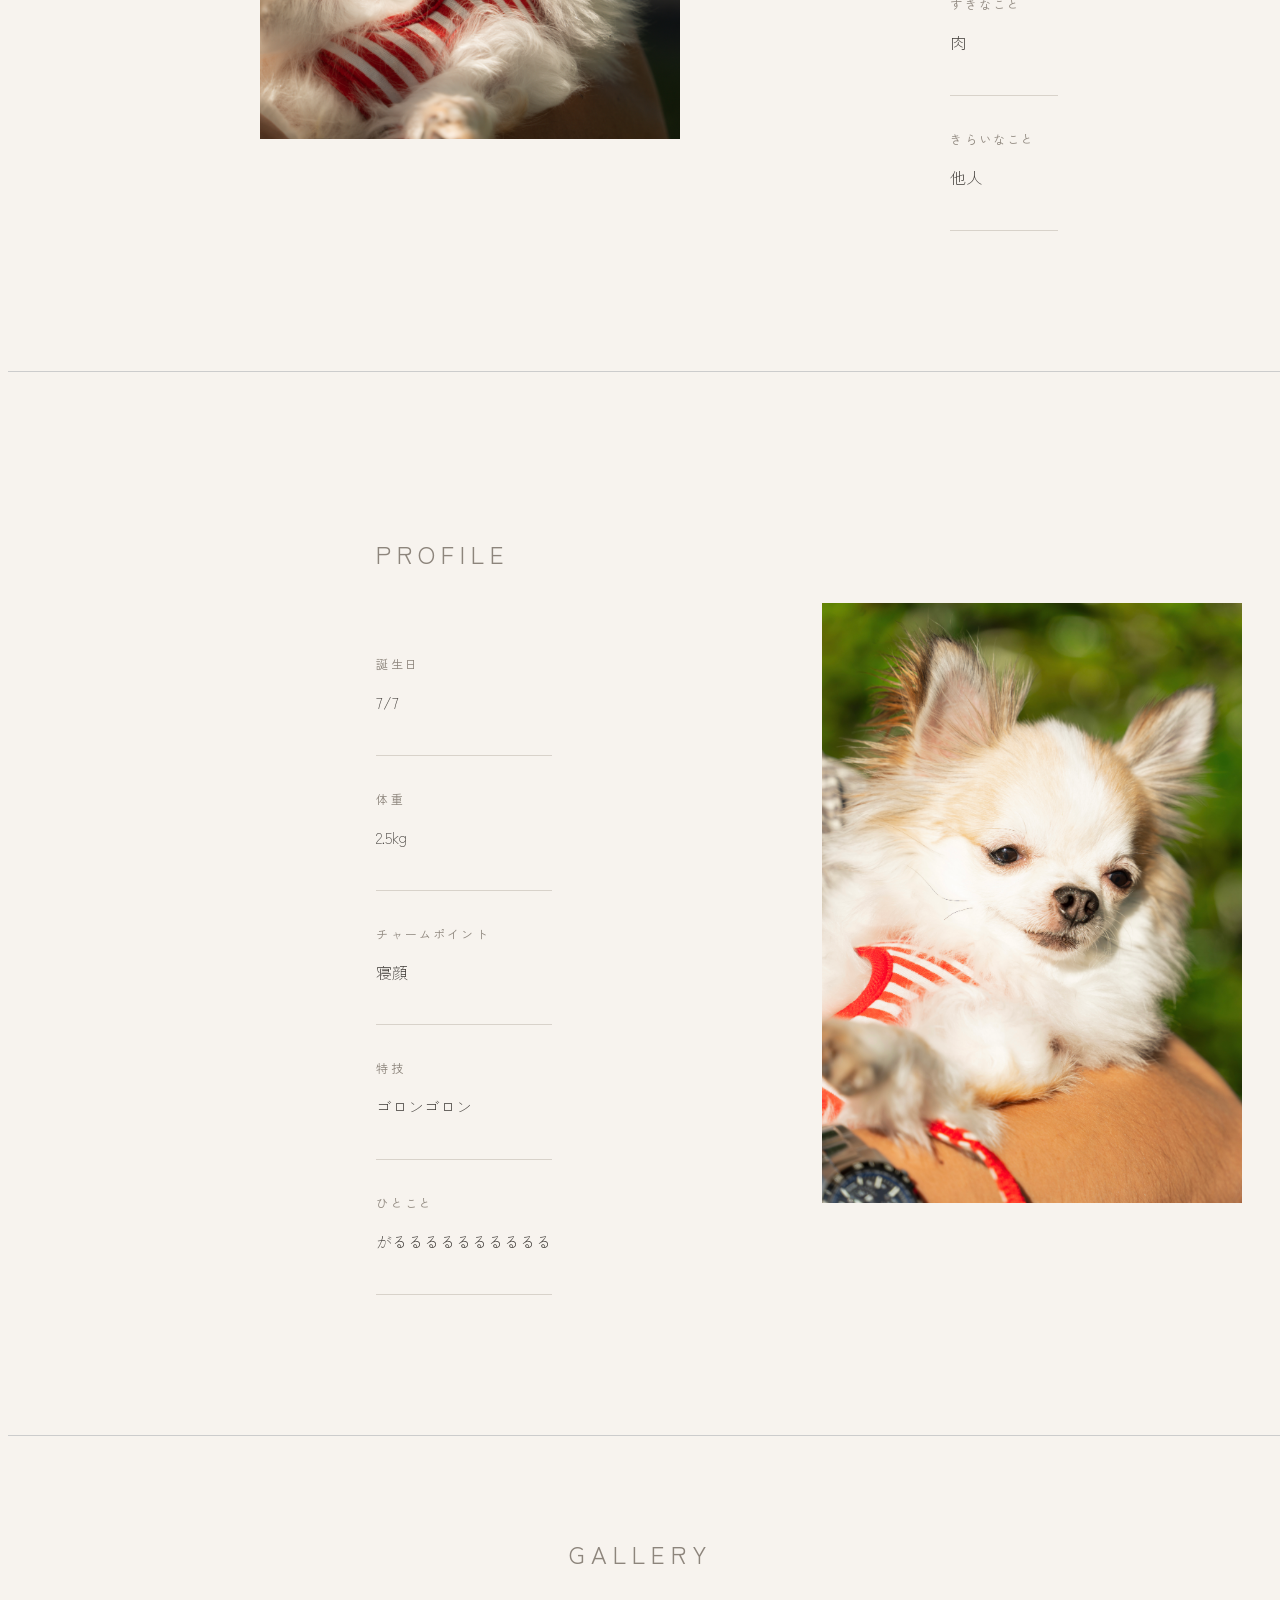
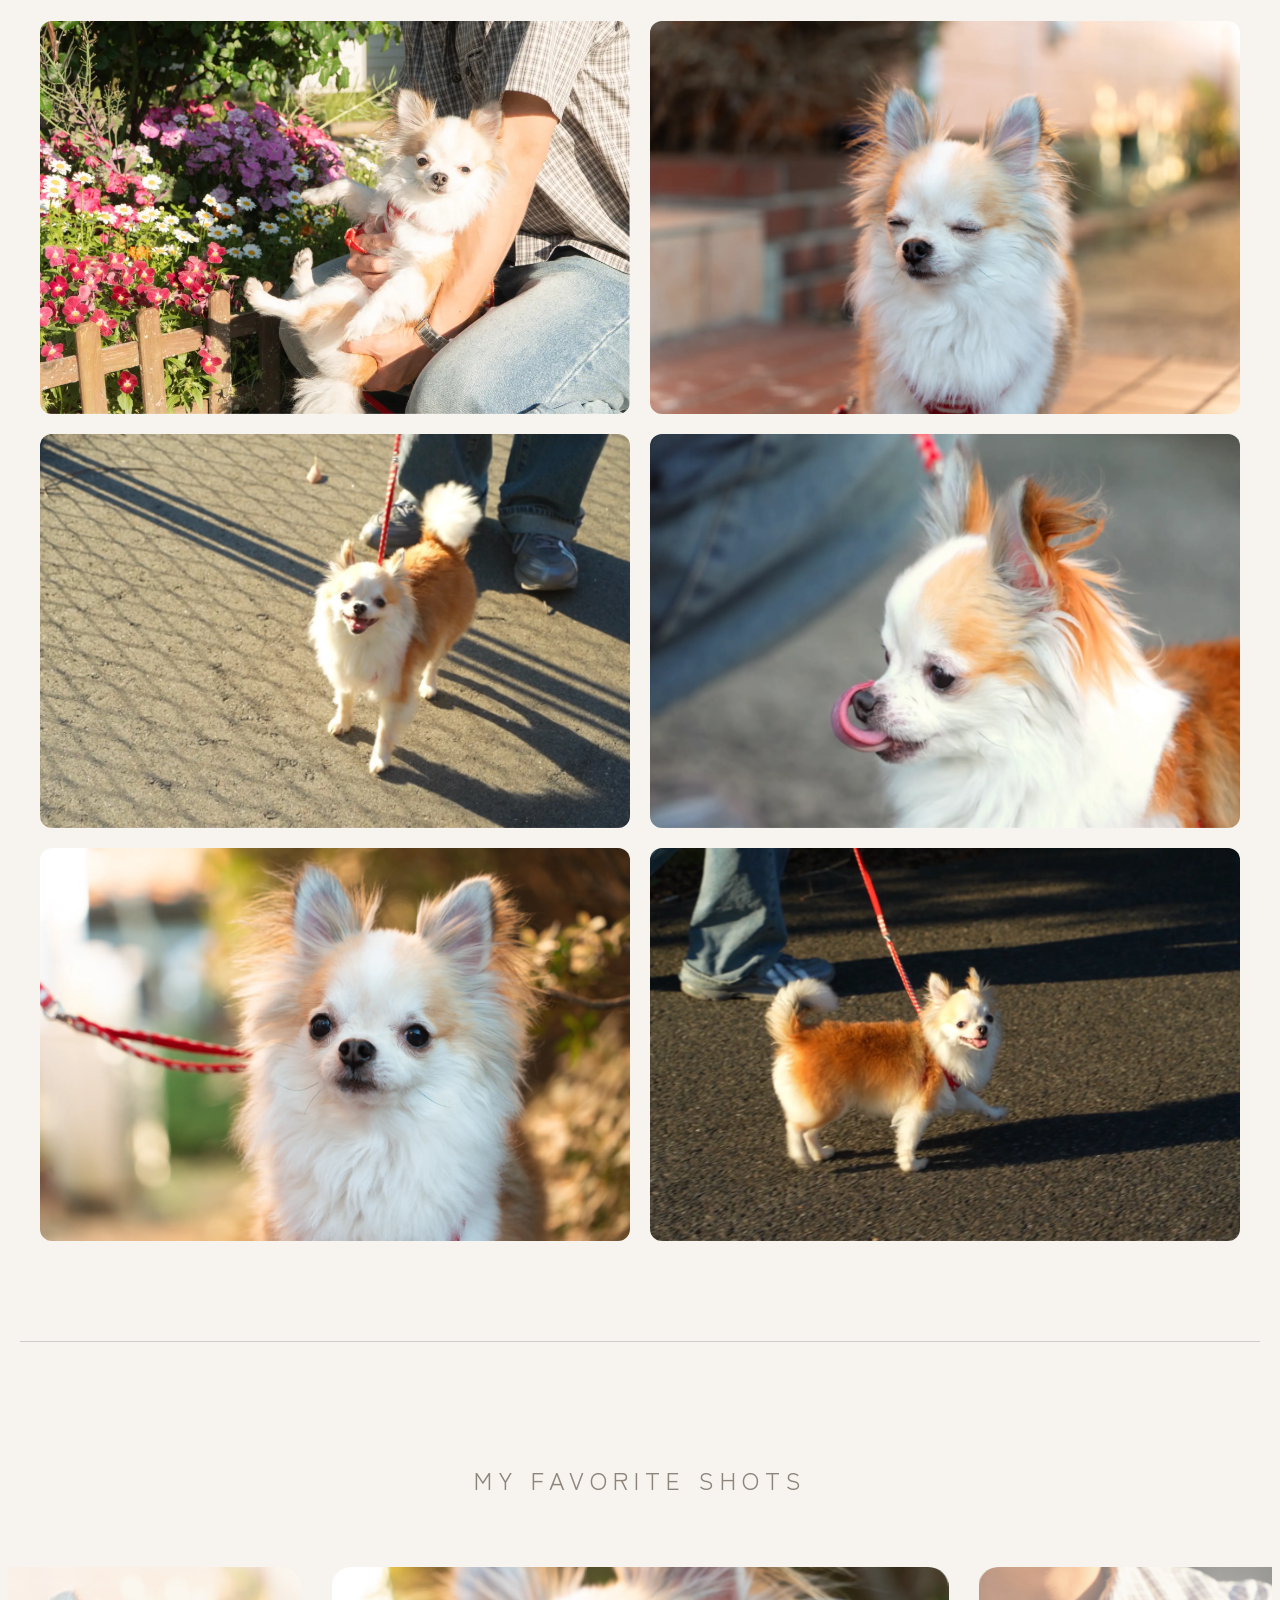
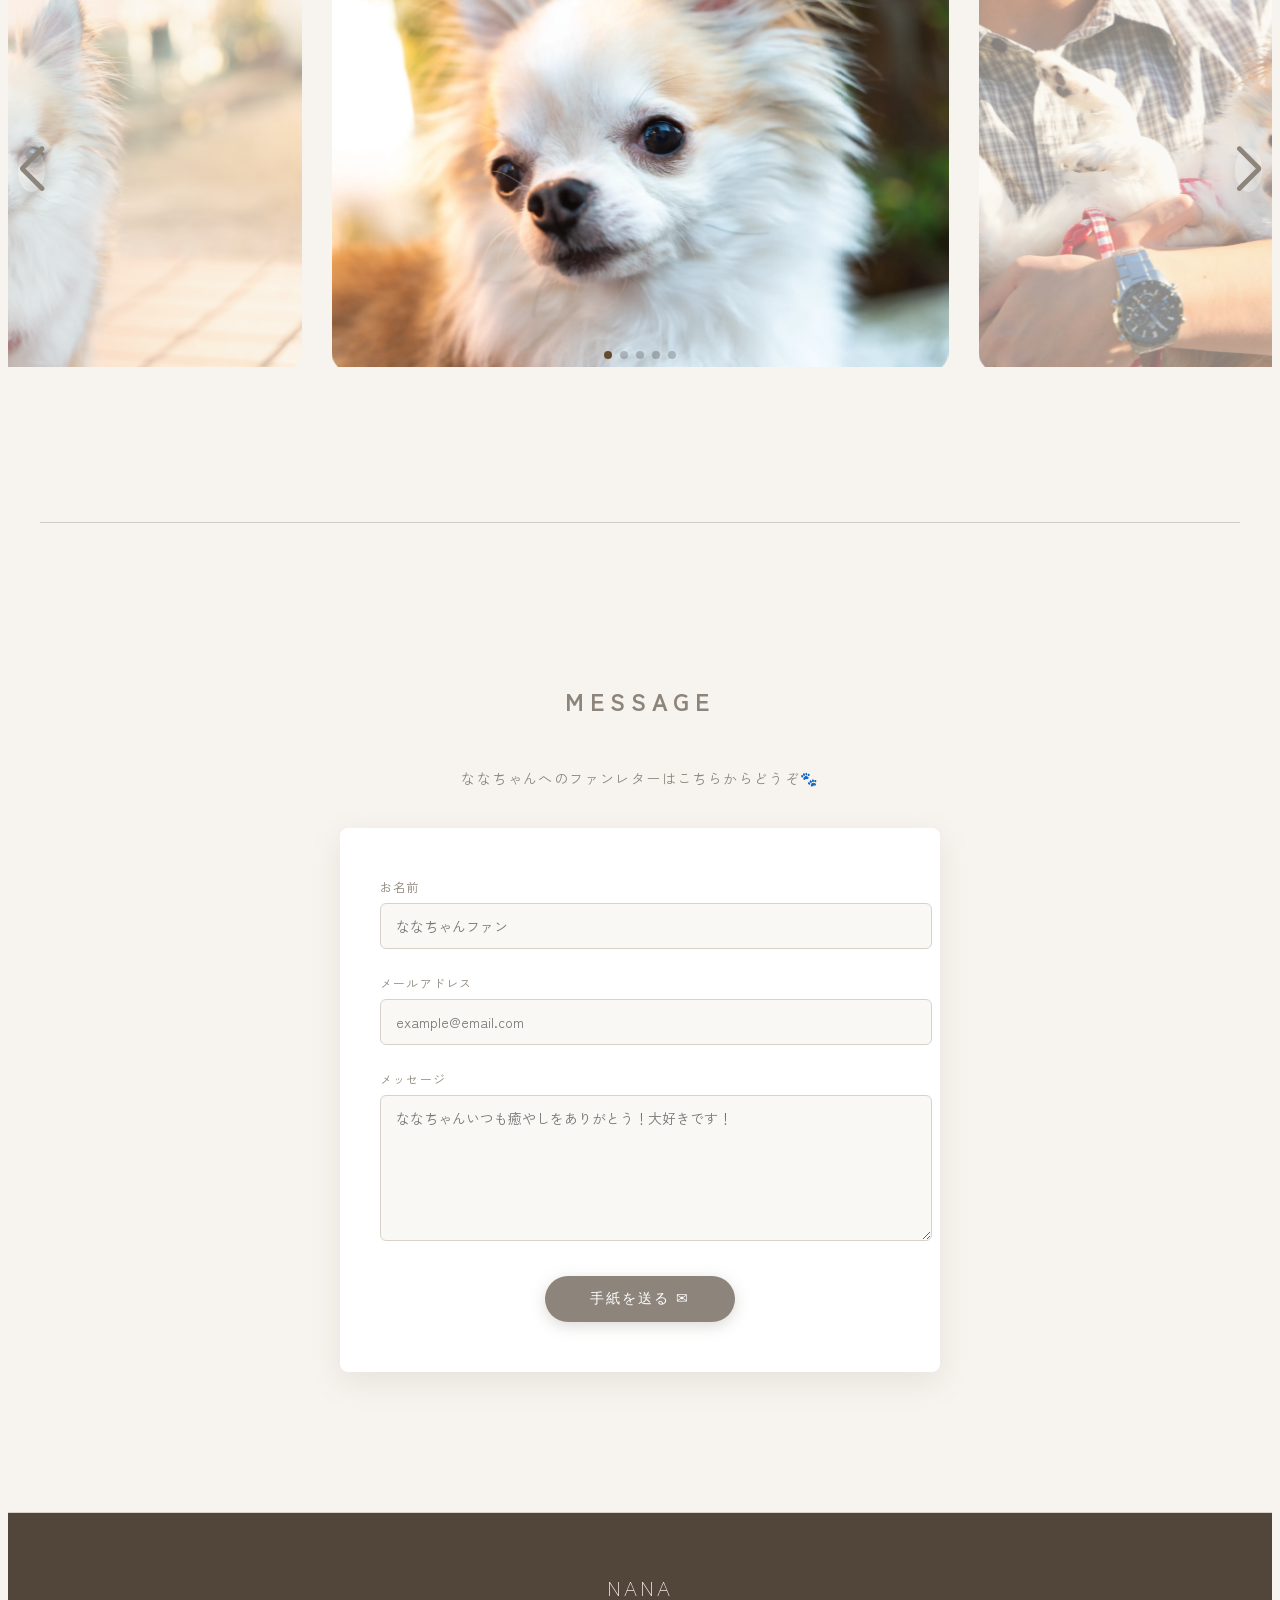
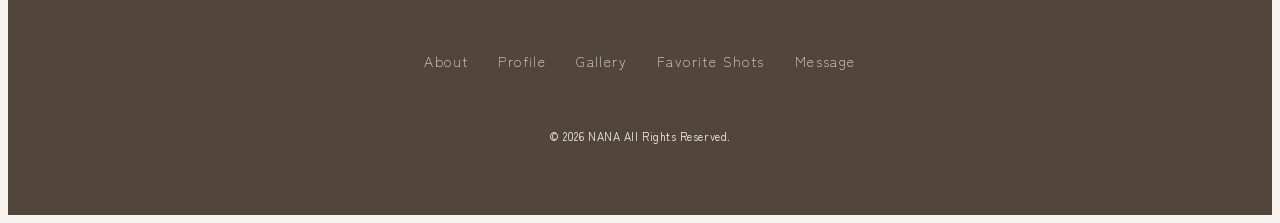
==== commit 8a77b9c0: "debag" ====
--- a/index.html
+++ b/index.html
@@ -222,7 +222,7 @@
       <p class="contact-intro">ななちゃんへのファンレターはこちらからどうぞ🐾</p>
     
       <div class="letter-box">
-        <form action="https://formspree.io/f/mvzyanpy" method="POST" class="contact-form">
+        <form action="https://formspree.io/f/mvzyanpy" method="POST" class="contact-form" id="contact-form">
         
           <div class="form-group">
             <label for="name">お名前</label>
@@ -281,6 +281,37 @@
   <a href="#" id="pageTop" class="page-top-btn">
     <p class="sankaku">▲</p>
   </a>
-  
+
+  <script>
+
+const form = document.getElementById("contact-form");
+
+form.addEventListener("submit", async (e) => {
+
+  e.preventDefault();
+
+  const data = new FormData(form);
+
+  const response = await fetch(form.action, {
+    method: "POST",
+    body: data,
+    headers: {
+      'Accept': 'application/json'
+    }
+  });
+
+  if(response.ok){
+
+    window.location.href = "thanks.html";
+
+  }else{
+
+    alert("送信に失敗しました");
+
+  }
+
+});
+
+</script>
 </body>
 </html>
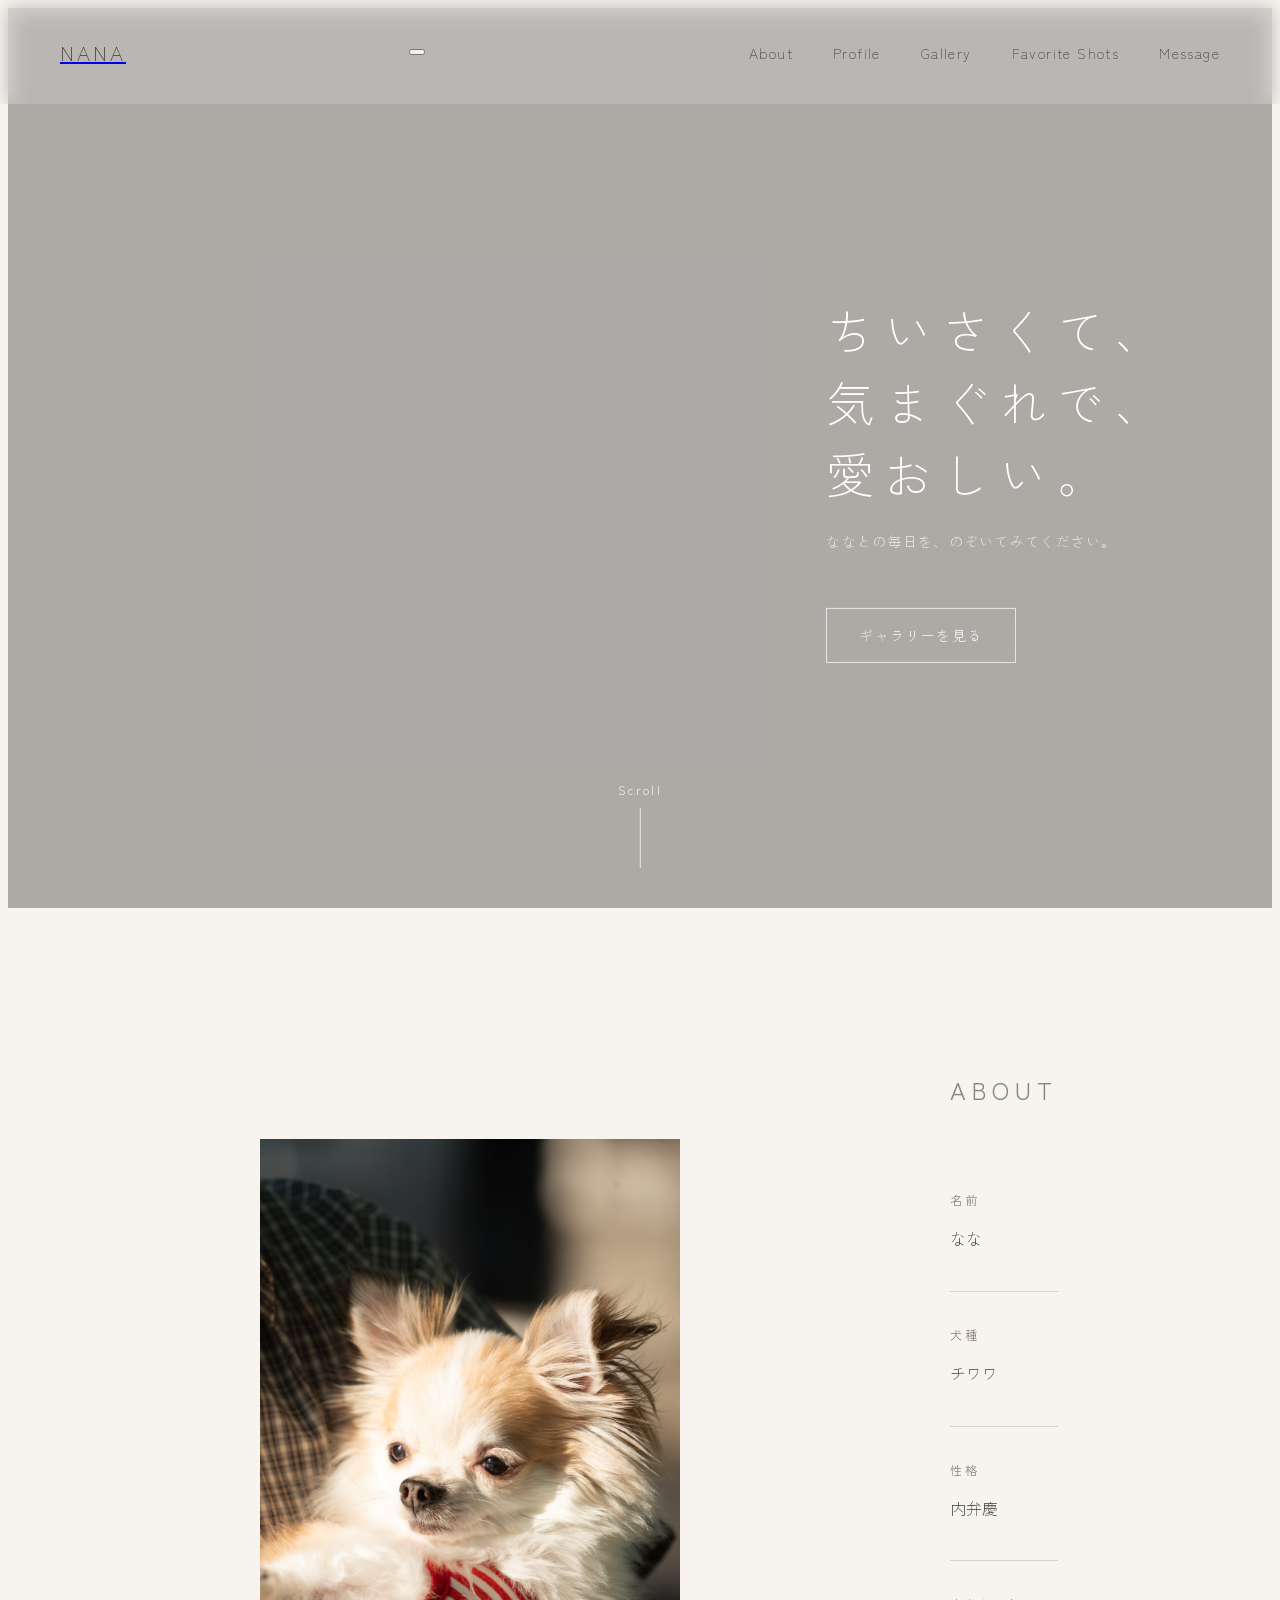
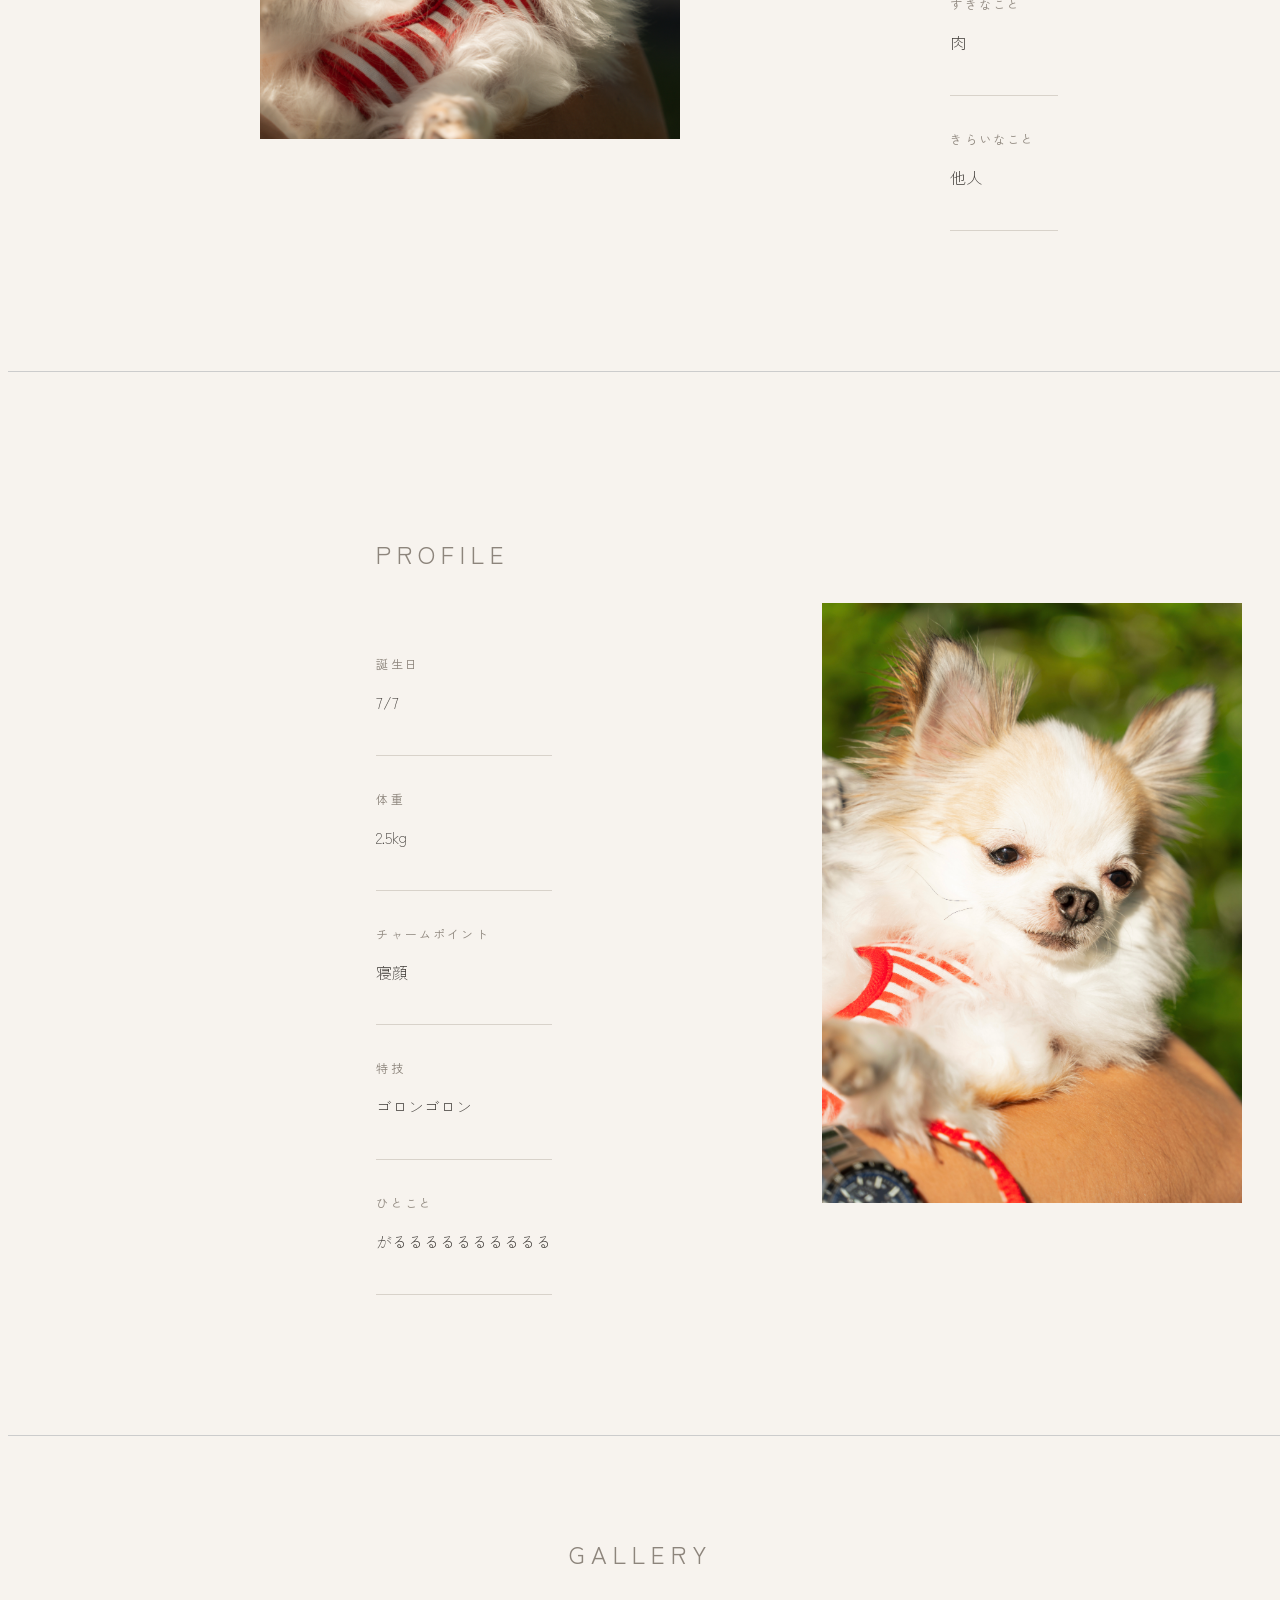
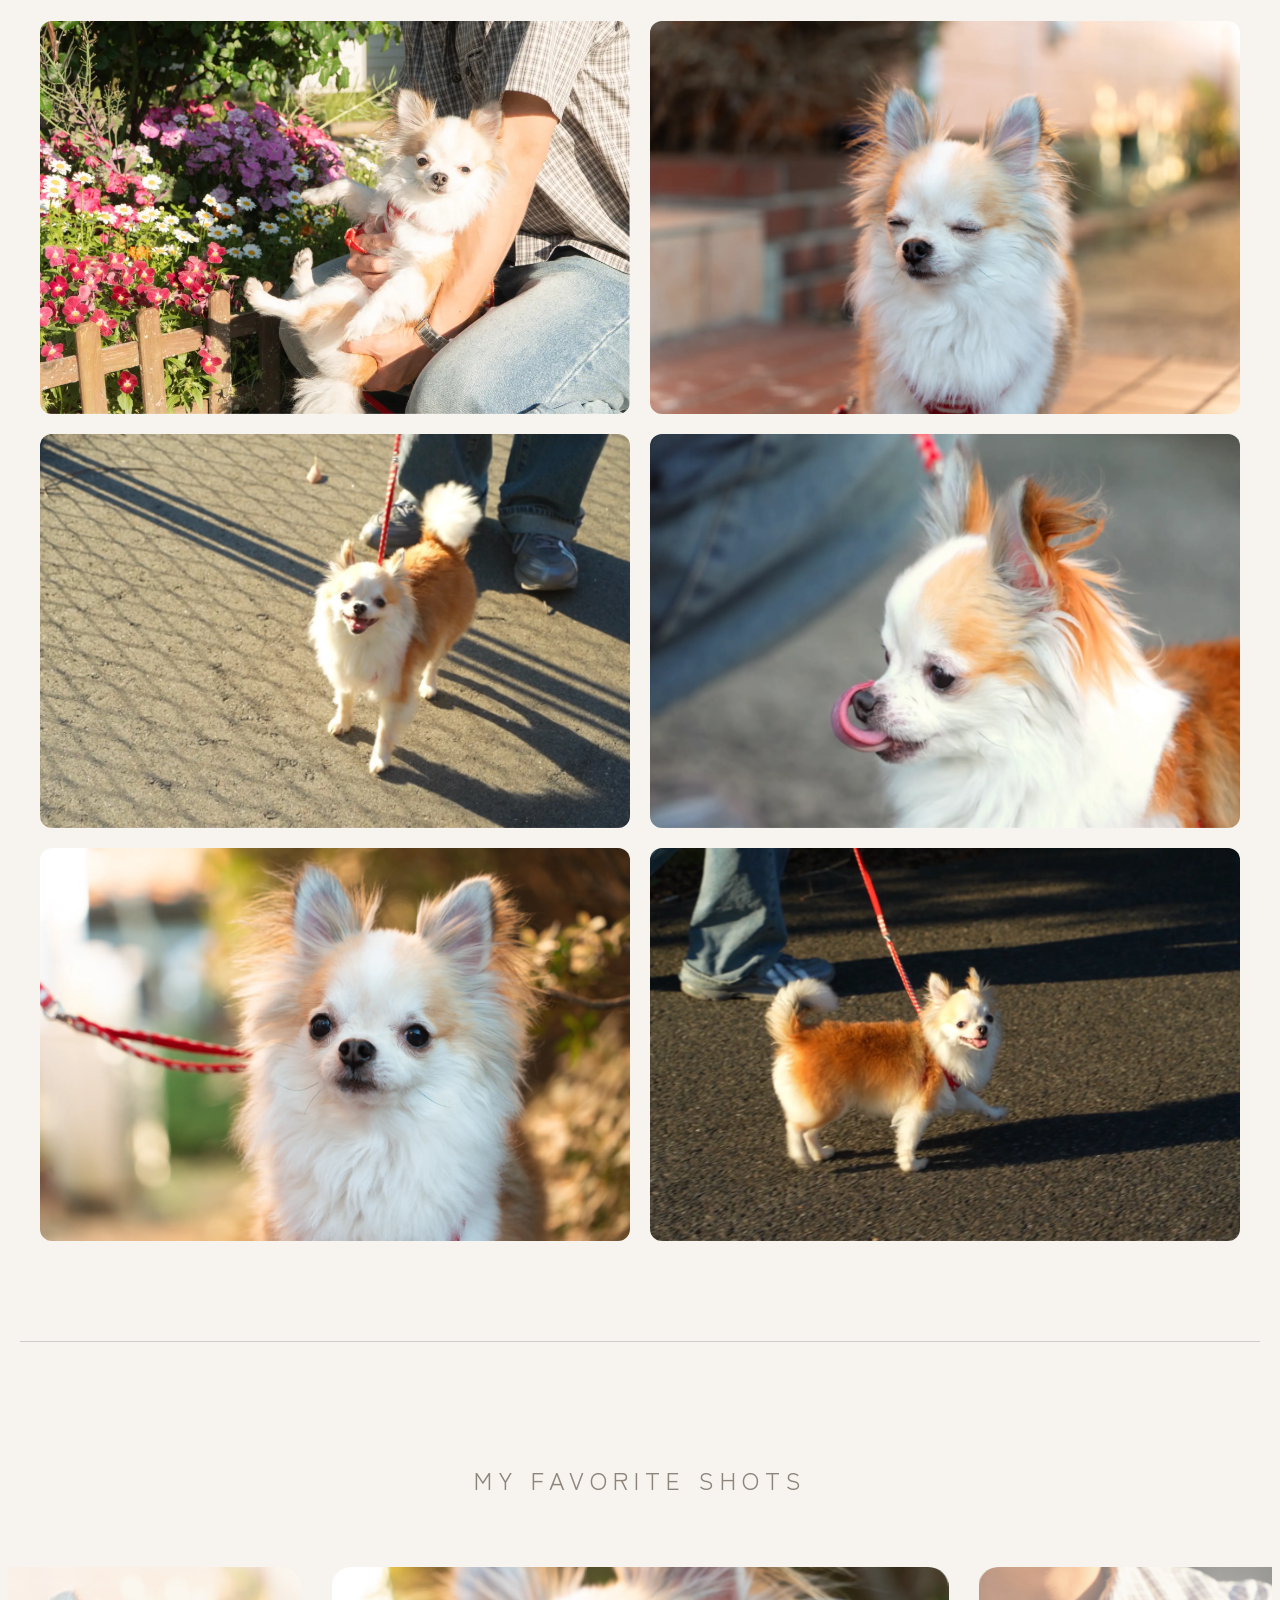
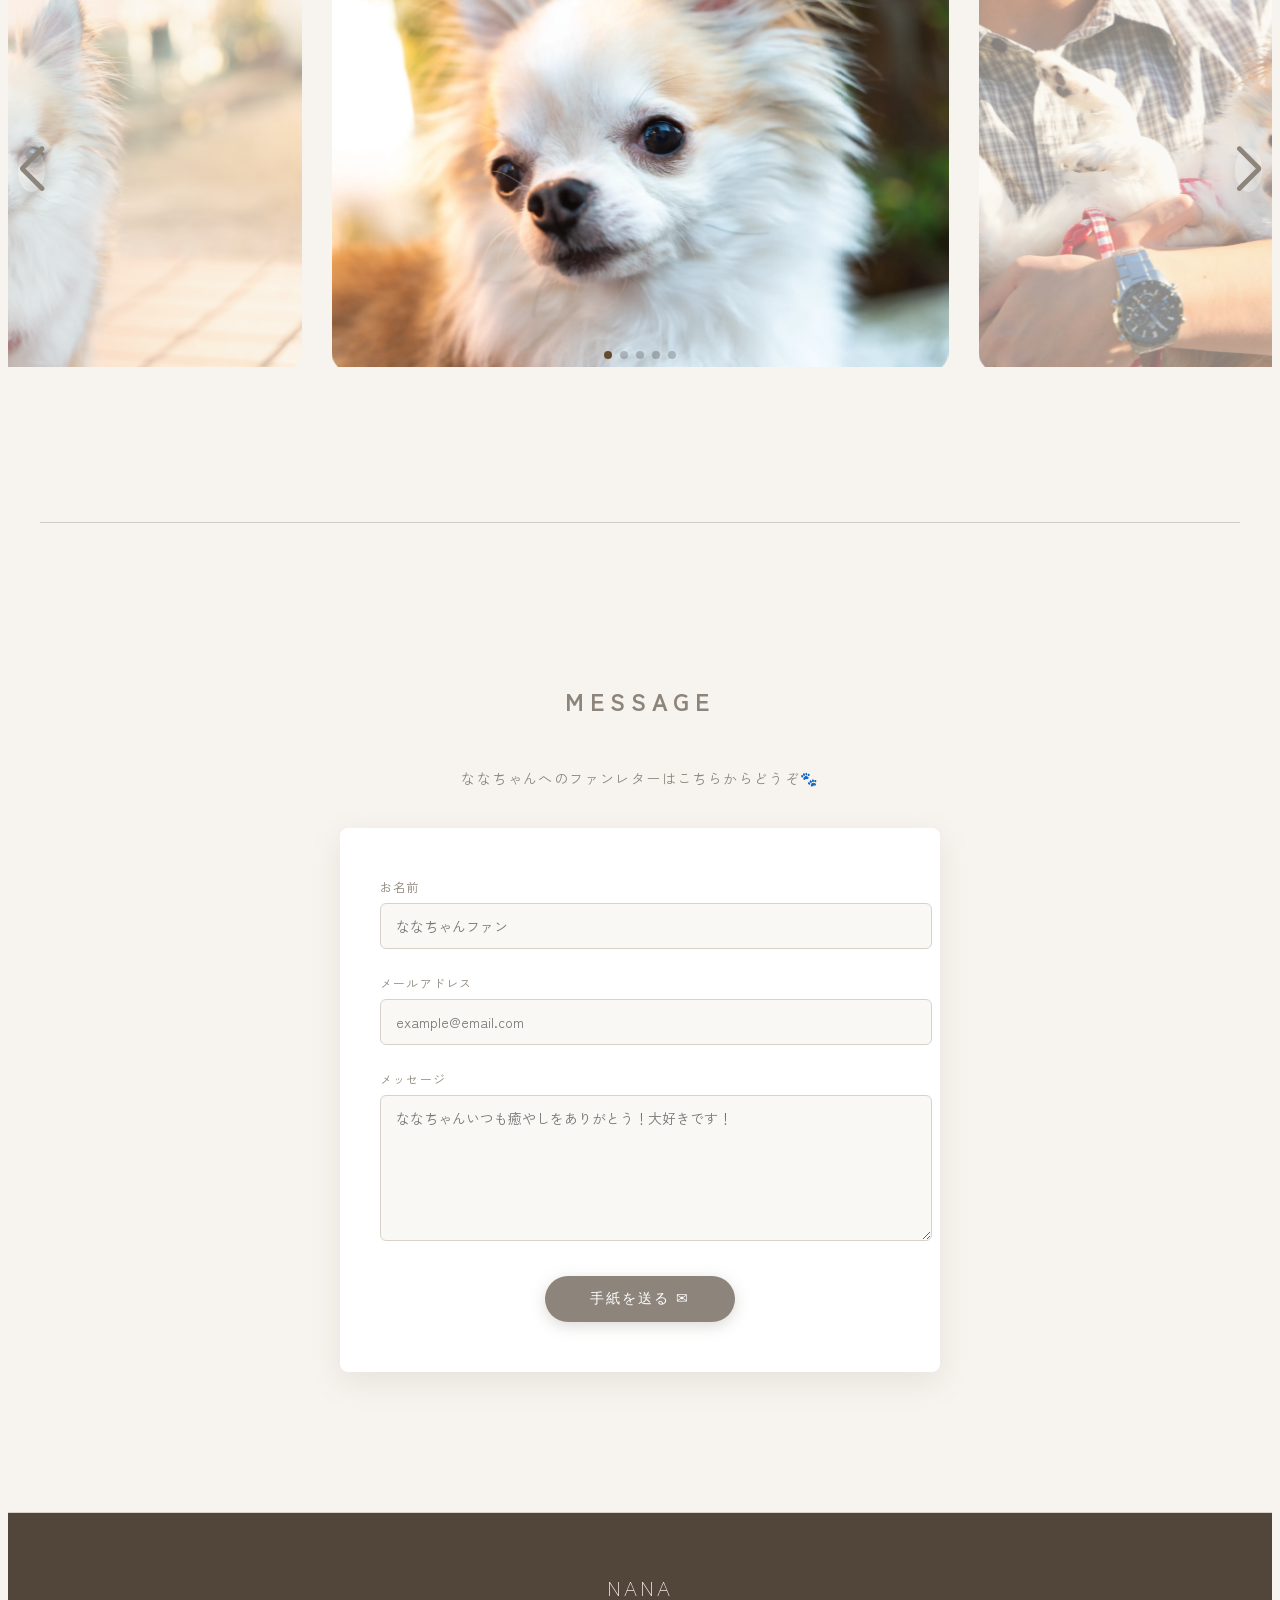
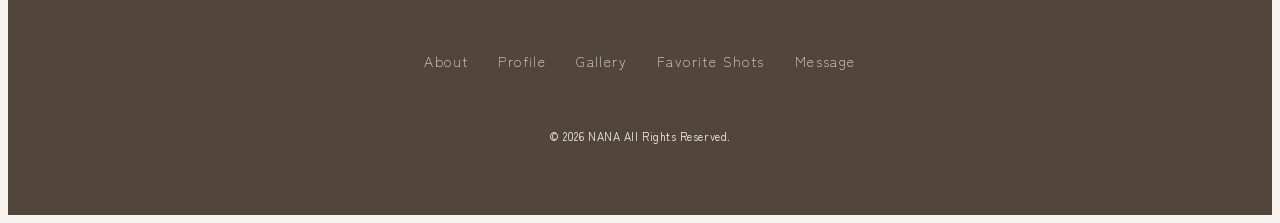
==== commit ccde3147: "debag" ====
--- a/index.html
+++ b/index.html
@@ -151,7 +151,6 @@
       <p class="section-title">GALLERY</p>
     </div>
     <div class="gallery-images">
-      <!-- hrefを「#」ではなく、画像のパスに変更します -->
       <a href="images/gallery/nana01.webp" class="gallery-link">
         <img src="images/gallery/nana01.webp" alt="ななちゃんの写真01">
       </a> 
@@ -273,7 +272,6 @@
   </footer>
 
 
-  <!-- ポップアップ本体（中身のsrcは空にしておき、JSで後から入れます） -->
   <div id="imageModal" class="modal">
     <span class="close-btn" id="closeModal">&times;</span>
     <img class="modal-content" id="modalImg" src="" alt="拡大画像">
--- a/style.css
+++ b/style.css
@@ -1,10 +1,9 @@
 @charset "utf-8";
 /* 全体 */
 html {
-  /* スムーズにスクロールさせる設定（すでに入っていなければ追加） */
   scroll-behavior: smooth;
 }
-/* ーーー【一時的な確認用】はみ出している犯人を赤枠で囲む ーーー */
+/* ーーーはみ出している犯人を赤枠で囲む ーーー */
   /* * {
     outline: 1px solid red !important;
   } */
@@ -18,49 +17,46 @@
   max-width: 1200px;
   margin: 0 auto;  
 }
-/* ==========================================
-   上に戻るボタン（TOPボタン）
-   ========================================== */
+/*上に戻るボタン（TOPボタン）*/
 .page-top-btn {
   position: fixed;
-  right: 100px;        /* 右からの距離 */
-  bottom: 50px;       /* 下からの距離 */
-  z-index: 90;        /* ヘッダー(100)より下、画像より上の位置 */
+  right: 100px;       
+  bottom: 50px;       
+  z-index: 90;        
   
   width: 100px;
   height: 100px;
-  background-color: #8d857c; /* サイトのトンマナに合わせたブラウン */
+  background-color: #8d857c; 
   color: #fff;
   text-align: center;
   
   display: flex;
   justify-content: center;
   align-items: center;
-  border-radius: 50%; /* まんまる */
+  border-radius: 50%; 
   box-shadow: 0 4px 10px rgba(0, 0, 0, 0.1);
   
   text-decoration: none;
   font-size: 18px;
   
-  /* 最初は非表示（透明） */
+  
   opacity: 0;
-  pointer-events: none; /* 透明な時はクリックできないようにする */
-  
-  /* ふわっと変化させる設定 */
+  pointer-events: none; 
+  
   transition: opacity 0.4s ease, transform 0.4s ease;
 }
 
-/* ホバー時に少し浮き上がらせる */
 .page-top-btn:hover {
-  background-color: #7a7269; /* 少し濃いブラウンに */
+  background-color: #7a7269; 
   transform: translateY(-3px);
 }
 
-/* ★JavaScriptでこのクラスがついたら表示する */
 .page-top-btn.show {
   opacity: 1;
-  pointer-events: auto; /* クリックできるようにする */
-}
+  pointer-events: auto; 
+}
+
+
 /* ヘッダー */
 
 header {
@@ -92,7 +88,6 @@
   transition: 1s;
 }
 
-/* スクロール後 */
 
 header.scrolled {
   background: rgba(255,255,255,0.15);
@@ -188,25 +183,24 @@
 }
 
 
-/* テキスト */
 
 .hero-content {
-  position: absolute; /* absolute に変更 */
+  position: absolute; 
   z-index: 10;
-  top: 50%;           /* 上下中央に配置するための準備 */
-  transform: translateY(-50%); /* 自身の高さの半分だけ上にずらして完全に中央に */
-  
-  /* ★固定のmarginの代わりに、画面右側からの距離で配置を制御 */
-  right: 100px;       /* 画面の右端から100pxの位置に固定 */
-  
-  max-width: 450px;   /* ★文章が横に広がりすぎないように制限 */
-  width: auto;        /* 画面に合わせて柔軟に */
+  top: 50%;           
+  transform: translateY(-50%); 
+  
+
+  right: 100px;       
+  
+  max-width: 450px;   
+  width: auto;        
 
   text-align: left;
   color: white;
   letter-spacing: 0.08em;
   line-height: 1.8;
-  padding: 0;         /* paddingは一旦リセット */
+  padding: 0;         
 }
 
 
@@ -222,8 +216,7 @@
 
 
 .hero-content h1 {
-  /* ★font-sizeを「48px」から「3.5vw + 16px」のような柔軟な形に変更 */
-  font-size: clamp(32px, 3.5vw + 16px, 48px); /* 最小32px、画面に合わせて変化、最大48pxに制限 */
+  font-size: clamp(32px, 3.5vw + 16px, 48px); 
   line-height: 1.5;
   margin-bottom: 20px;
   font-weight: 300;
@@ -256,7 +249,6 @@
 }
 
 
-/* Scroll文字 */
 
 .scroll-indicator span {
   font-size: 12px;
@@ -269,7 +261,6 @@
 }
 
 
-/* 線 */
 
 .line {
   width: 1px;
@@ -283,7 +274,6 @@
 }
 
 
-/* アニメーション */
 
 @keyframes scrollLine {
 
@@ -352,7 +342,6 @@
 }
 
 
-/* 左画像 */
 
 .about-image {
   width: 420px;
@@ -369,14 +358,12 @@
 }
 
 
-/* 右テキスト */
 
 .about-content {
   max-width: 420px;
 }
 
 
-/* セクションタイトル */
 
 .section-title {
   font-size: 24px;
@@ -389,7 +376,6 @@
 }
 
 
-/* 各項目 */
 
 .about-item {
   padding: 22px 0;
@@ -398,7 +384,6 @@
 }
 
 
-/* 見出し */
 
 .about-item h3 {
   font-size: 12px;
@@ -413,7 +398,6 @@
 }
 
 
-/* 内容 */
 
 .about-item p {
   font-size: 16px;
@@ -440,7 +424,6 @@
 }
 
 
-/* 左画像 */
 
 .profile-image {
   width: 420px;
@@ -457,7 +440,6 @@
 }
 
 
-/* 右テキスト */
 
 .profile-content {
   max-width: 420px;
@@ -465,7 +447,6 @@
 
 
 
-/* 各項目 */
 
 .profile-item {
   padding: 22px 0;
@@ -474,7 +455,6 @@
 }
 
 
-/* 見出し */
 
 .profile-item h3 {
   font-size: 12px;
@@ -489,7 +469,6 @@
 }
 
 
-/* 内容 */
 
 .profile-item p {
   font-size: 16px;
@@ -500,11 +479,13 @@
 
   color: #3d3935;
 }
+
+
 
 /* GALLERY */
 .gallery {
   border-bottom: 1px solid #ccc;
-  padding: 0 20px; /* スマホ時の画面端の余白 */
+  padding: 0 20px; 
 }
 
 .gallery-content p {
@@ -517,14 +498,11 @@
   display: flex;
   flex-wrap: wrap;
   justify-content: center;
-  gap: 20px; /* marginの代わりにgapを使うと計算が楽になります */
+  gap: 20px; 
   margin-bottom: 100px;
 }
 
 .gallery-images a {
-  /* パソコンでは3カラム（3枚並び）、スマホでは自動縮小 */
-  
-  /* min-width: 280px; これ以上は小さくならないサイズ */
   width: calc(50% - 10px); 
   
   border-radius: 12px;
@@ -532,26 +510,23 @@
 }
 
 .gallery-images img {
-  width: 100%; /* 親要素(aタグ)の幅いっぱいに広げる */
-  height: auto; /* 高さを統一するときれいに揃います */
+  width: 100%; 
+  height: auto; 
   object-fit: cover;
   display: block;
   transition: transform 0.3s ease;
 }
 
-/* ついでに画像ホバー時にちょっと拡大するエフェクト */
+
 .gallery-images a:hover img {
   transform: scale(1.05);
 }
 
 #gallery:target {
-  /* Galleryがメニューから押されて飛んできた瞬間だけ、
-     ヘッダーの分（90px）の「スクロールのゆとり」を作ります */
   scroll-margin-top: 90px;
 }
 
 
-/* モーダル全体の背景 */
 .modal {
   display: none;
   position: fixed;
@@ -560,7 +535,7 @@
   top: 0;
   width: 100%;
   height: 100%;
-  background-color: rgba(0, 0, 0, 0.75); /* 0.3 から 0.75 にして背景を暗く */
+  background-color: rgba(0, 0, 0, 0.75); 
   justify-content: center;
   align-items: center;
 }
@@ -568,7 +543,7 @@
 .modal-content {
   max-width: 85%;
   max-height: 85%;
-  object-fit: contain; /* 縦長・横長どちらの画像でも画面内に綺麗に収める */
+  object-fit: contain; 
   border-radius: 8px;
   box-shadow: 0 4px 30px rgba(0, 0, 0, 0.5);
 }
@@ -584,15 +559,16 @@
   line-height: 1;
 }
 
+
+
 /* FAVORITE */
 .favorite {
   width: 100%;
-  max-width: none !important; /* セクション全体の1200px制限を完全に解除 */
+  max-width: none !important; 
   background: #f7f3ee;
-  overflow: hidden;           /* 横にはみ出た写真を綺麗に隠す */
+  overflow: hidden;          
   position: relative;
   
-  /* ★修正：ここにあった border-bottom は削除します */
 }
 
 .favorite-content p {
@@ -603,30 +579,28 @@
   margin-bottom: 50px;
 }
 
-/* ★新設：スライダーの下に、他と同じ1200pxの線を引くための仕掛け */
+
 .favorite::after {
   content: "";
   display: block;
   width: 100%;
-  max-width: 1200px;  /* 他のセクションと同じ1200pxに制限 */
-  margin: 0 auto;     /* 画面の真ん中に配置 */
-  border-bottom: 1px solid #ccc; /* 他と同じ色の線 */
+  max-width: 1200px;  
+  margin: 0 auto;     
+  border-bottom: 1px solid #ccc; 
   margin-top: 150px;
 }
 
-/* スライダー全体のサイズと位置調整 */
+
 .favorite-slider {
   width: 100%;
-  max-width: 100% !important; /* スライダー本体も1200pxの呪縛を解く */
-  margin: 0 auto !important;   /* 確実に中央配置 */
+  max-width: 100% !important;
+  margin: 0 auto !important;  
   padding: 40px 0;
   position: relative;
-  
-  /* ★修正：下の線との間隔をここで調整（150pxから80pxにして程よい余白に） */
   margin-bottom: 80px; 
 }
 
-/* スライド（画像1枚分）の基本設定 */
+/* スライドの基本設定 */
 .swiper-slide {
   overflow: hidden;
   border-radius: 20px;
@@ -635,20 +609,18 @@
   opacity: 0.5;
 }
 
-/* 画像自体のサイズ調整 */
 .swiper-slide img {
   width: 100%;
   height: 400px;
   object-fit: cover;
 }
 
-/* 現在中央にあるスライド */
 .swiper-slide-active {
   transform: scale(1);
   opacity: 1;
 }
 
-/* 矢印コンテナ（白い円形）の調整 */
+
 .swiper-button-next,
 .swiper-button-prev {
   background-color: rgba(255, 255, 255, 0.2);
@@ -660,7 +632,7 @@
   z-index: 20;
 }
 
-/* 矢印（中身）のサイズ、色、太さの調整 */
+
 .swiper-button-next:after,
 .swiper-button-prev:after {
   font-size: 20px;
@@ -668,14 +640,14 @@
   font-weight: bold;
 }
 
-/* ホバー時の動き */
+
 .swiper-button-next:hover,
 .swiper-button-prev:hover {
   background-color: rgba(255, 255, 255, 1);
   transform: translateY(-2px);
 }
 
-/* 1. 通常時のドット（存在感を消しすぎず、馴染む色） */
+
 .swiper-pagination-bullet {
   background: #000000 !important;
   opacity: 0.7;
@@ -684,23 +656,22 @@
   transition: all 0.3s ease;
 }
 
-/* 2. 現在選ばれているドット（引き締める色） */
+
 .swiper-pagination-bullet-active {
   background: #644b2f !important;
   opacity: 1;
 }
 
 
-/* ==========================================
-   CONTACT（お手紙風フォーム）CSS
-   ========================================== */
+/* CONTACT（お手紙風フォーム）CSS*/
+
 .message {
   padding: 140px 10%;
-  background: #f7f3ee; /* 全体と同じベージュ */
+  background: #f7f3ee; 
 }
 
 .contact-inner {
-  max-width: 600px; /* フォームが広がりすぎないように制限 */
+  max-width: 600px; 
   margin: 0 auto;
 }
 
@@ -712,22 +683,22 @@
   letter-spacing: 0.1em;
 }
 
-/* ★ここがお手紙（便箋）の本体 */
+
 .letter-box {
-  background: #ffffff; /* 真っ白な便箋 */
+  background: #ffffff; 
   padding: 50px 40px;
-  border-radius: 8px; /* 優しい角丸 */
-  box-shadow: 0 10px 30px rgba(141, 133, 124, 0.15); /* ブラウン系の淡い影でふわりと浮かせる */
-}
-
-/* 入力グループ（縦並びにする） */
+  border-radius: 8px; 
+  box-shadow: 0 10px 30px rgba(141, 133, 124, 0.15); 
+}
+
+
 .form-group {
   display: flex;
   flex-direction: column;
   margin-bottom: 25px;
 }
 
-/* 項目名（お名前、など） */
+
 .form-group label {
   font-size: 12px;
   color: #8d857c;
@@ -736,13 +707,13 @@
   margin-bottom: 8px;
 }
 
-/* 入力エリア（枠線のカスタム） */
+
 .form-group input,
 .form-group textarea {
   width: 100%;
   padding: 12px 15px;
-  border: 1px solid #d8d2ca; /* サイト内の線と同じ薄いブラウン */
-  background: #faf8f5; /* 入力欄の中はほんのり温かみのある白 */
+  border: 1px solid #d8d2ca; 
+  background: #faf8f5; 
   border-radius: 6px;
   font-family: inherit;
   font-size: 14px;
@@ -750,50 +721,48 @@
   transition: all 0.3s ease;
 }
 
-/* 入力欄をクリックしたとき（フォーカス時）のオシャレな演出 */
+
 .form-group input:focus,
 .form-group textarea:focus {
   outline: none;
-  border-color: #8d857c; /* 線の色を少し濃く */
-  background: #ffffff;   /* 背景をパッと白にする */
+  border-color: #8d857c; 
+  background: #ffffff;   
   box-shadow: 0 0 8px rgba(141, 133, 124, 0.1);
 }
 
-/* ボタンの配置エリア */
+
 .btn-area {
   text-align: center;
   margin-top: 35px;
 }
 
-/* 送信ボタン */
+
 .submit-btn {
   display: inline-block;
-  background-color: #8d857c; /* サイトのテーマカラー */
+  background-color: #8d857c; 
   color: #ffffff;
   border: none;
   padding: 14px 45px;
   font-size: 14px;
   letter-spacing: 0.15em;
-  border-radius: 30px; /* まるっこいボタン */
+  border-radius: 30px; 
   cursor: pointer;
   box-shadow: 0 4px 15px rgba(141, 133, 124, 0.3);
   transition: all 0.3s ease;
 }
 
-/* ボタンにマウスを乗せたときのふわっとした動き */
+
 .submit-btn:hover {
-  background-color: #7a7269; /* 少し濃く */
-  transform: translateY(-2px); /* 少し浮き上がる */
+  background-color: #7a7269; 
+  transform: translateY(-2px); 
   box-shadow: 0 6px 20px rgba(141, 133, 124, 0.4);
 }
 
-/* ==========================================
-   FOOTER（フッター）CSS
-   ========================================== */
+/*FOOTER（フッター）CSS*/
 .footer {
-  background: #52463a; /* 全体と同じベージュ */
+  background: #52463a; 
   padding: 60px 0;
-  border-top: 1px solid #d8d2ca; /* 上部にうっすらと区切り線を入れる */
+  border-top: 1px solid #d8d2ca; 
 }
 
 .footer-inner {
@@ -802,18 +771,18 @@
   padding: 0 60px;
   
   display: flex;
-  flex-direction: column; /* 縦に並べる（ロゴ → メニュー → コピーライト） */
-  align-items: center;    /* すべて中央揃えに */
-  gap: 30px;              /* それぞれの間隔 */
-}
-
-/* フッターのロゴ */
+  flex-direction: column; 
+  align-items: center;    
+  gap: 30px;             
+}
+
+
 .footer-logo-link {
   text-decoration: none;
 }
 
 .footer-logo {
-  color: #f7f3ee; /* ヘッダーの白とは違い、落ち着いたブラウン */
+  color: #f7f3ee; 
   font-size: 20px;
   font-weight: 300;
   letter-spacing: 0.15em;
@@ -824,18 +793,18 @@
   opacity: 0.7;
 }
 
-/* フッターのナビゲーション */
+
 .footer-nav ul {
   display: flex;
   justify-content: center;
-  flex-wrap: wrap; /* スマホで画面が狭くなったら自動で折り返すように */
-  gap: 30px;       /* メニュー同士の隙間 */
+  flex-wrap: wrap; 
+  gap: 30px;       
   list-style: none;
   padding: 0;
 }
 
 .footer-nav a {
-  color: #f7f3ee; /* 文字色を優しいブラウンに */
+  color: #f7f3ee; 
   text-decoration: none;
   font-size: 14px;
   letter-spacing: 0.1em;
@@ -844,13 +813,13 @@
 }
 
 .footer-nav a:hover {
-  opacity: 0.6; /* ホバー時にふわっと薄く */
+  opacity: 0.6; 
 }
 
 /* コピーライト */
 .copyright {
   font-size: 11px;
-  color: #f7f3ee; /* さらに一段階薄いグレーブラウンで控えめに記述 */
+  color: #f7f3ee; 
   letter-spacing: 0.05em;
   margin-top: 10px;
 }
@@ -862,7 +831,7 @@
     gap: 25px;
   }
   .footer-nav ul {
-    gap: 20px; /* スマホではメニューの間隔を少し詰める */
+    gap: 20px; 
   }
 }
 
--- a/responsive.css
+++ b/responsive.css
@@ -1,8 +1,5 @@
 @charset "utf-8";
 
-/* ==========================================
-   スマホ・タブレット用レイアウト（画面幅767px以下）
-   ========================================== */
 @media screen and (max-width: 767px) {
 
   body {
@@ -10,7 +7,6 @@
     width: 100%;
   }
 
-  /* --- ヘッダー全体の調整 --- */
   header {
     padding: 30px 0px 30px 0px !important; /* PC版の padding: 24px 60px; を強制上書き */
         
@@ -18,43 +14,37 @@
   }
 
 
-  /* --- 1. ナビゲーションを全画面メニュー化 --- */
   .header-nav {
     position: fixed;
     top: 0;
     left: 0;
     width: 100%;
     height: 100vh;
-    background: rgba(247, 243, 238, 0.98); /* サイトのテーマカラー（ベージュ） */
+    background: rgba(247, 243, 238, 0.98); 
     z-index: 99;
     
-    /* 最初は非表示 */
     opacity: 0;
     visibility: hidden;
     transform: translateY(-20px);
     transition: all 0.4s ease;
 
-    /* 中身を中央に集める */
     display: flex;
     justify-content: center;
     align-items: center;
   }
 
-  /* JSでopenがついた時に出現 */
   .header-nav.open {
     opacity: 1;
     visibility: visible;
     transform: translateY(0);
   }
 
-  /* メニューリンクを縦並びにする */
   .header-nav ul {
     flex-direction: column;
     align-items: center;
     gap: 35px;
   }
 
-  /* スマホメニュー内の文字色を読みやすくブラウンに変更 */
   .header-nav a {
     font-size: 22px;
     color: #8d857c;
@@ -65,9 +55,9 @@
   }
 
 
-  /* --- 2. ハンバーガーボタン（三本線）の設置 --- */
+  /* ハンバーガーメニュー */
   .hamburger {
-    display: block; /* スマホ環境で表示 */
+    display: block;
     position: relative;
     z-index: 100;
     width: 30px;
@@ -83,12 +73,11 @@
     position: absolute;
     width: 100%;
     height: 2px;
-    background-color: #ffffff; /* 通常時は動画の上で見やすいように白 */
+    background-color: #ffffff; 
     border-radius: 2px;
     transition: all 0.3s ease;
   }
 
-  /* スクロール後、またはメニューが開いている時はボタンの線をブラウンにする */
   header.scrolled .hamburger span,
   nav.open ~ .hamburger span {
     background-color: #8d857c;
@@ -98,7 +87,6 @@
   .hamburger span:nth-child(2) { top: 11px; }
   .hamburger span:nth-child(3) { bottom: 0; }
 
-  /* 「×」のアニメーション */
   .hamburger.open span:nth-child(1) { transform: translateY(11px) rotate(45deg); }
   .hamburger.open span:nth-child(2) { opacity: 0; }
   .hamburger.open span:nth-child(3) { transform: translateY(-11px) rotate(-45deg); }
@@ -120,7 +108,6 @@
     width: 100%;
   }
 
-  /* ★ここを完全にこのコードで上書きしてください */
   .hero-content {
     position: relative !important;
     top: auto !important;
@@ -129,24 +116,20 @@
     left: auto !important;
     transform: none !important;
     
-    /* 横幅をきっちり％指定にして、左右のmarginを強制的にゼロにする */
     width: 100% !important;
     max-width: 100% !important;
-    
-    /* 👇【ここを修正】PC版の margin-left: 800px; を根こそぎリセット！ */
+  
     margin-left: 0 !important;
     margin-right: 0 !important;
     margin-top: 0 !important;
     margin-bottom: 0 !important;
     
-    /* 左右に均等な24pxの隙間を作る */
     padding: 0 24px !important;
     
     text-align: center !important;
     box-sizing: border-box !important;
   }
 
-  /* キャッチコピー（h1）も完全に中央に */
   .hero-content h1 {
     font-size: 32px !important;
     line-height: 1.6 !important;
@@ -159,66 +142,55 @@
     letter-spacing: 0.15em;
   }
 
-  /* 説明文テキスト */
   .hero-text {
     font-size: 14px !important;
     text-align: center !important;
     margin: 0 auto 30px auto !important;
   }
 
-  /* ボタンの余白を少し調整 */
   .gallery-btn {
     margin-top: 35px;
     padding: 12px 28px;
   }
 
-  /* スクロール線の位置調整 */
   .scroll-indicator {
     bottom: 30px;
   }
   .line {
-    height: 45px; /* スマホ画面に合わせて少し短く上品に */
-  }
-  /* ==========================================
-     ABOUT & PROFILE セクションのスマホ対応
-     ========================================== */
+    height: 45px;
+  }
+/* aboutとprofile */
   .about, .profile {
     display: flex;
-    flex-direction: column; /* ★左右並びから縦並びに変更 */
-    gap: 40px;              /* 画像とテキストの間隔 */
-    padding: 60px 20px;     /* 上下の余白を縮め、左右のドデカい10%余白を20pxにリセット */
+    flex-direction: column; 
+    gap: 40px;              
+    padding: 60px 20px;     
     align-items: center;
     text-align: center;
   }
 
-  /* 左画像・右画像の親要素の横幅を100%にする */
   .about-image, .profile-image {
     width: 50%;
     height: 50% !important;
-    max-width: 300px;       /* スマホで大きくなりすぎないようにストッパー */
-  }
-
-  /* ★超重要：PC版の margin-left: -150px や 150px（画像ずらし）を完全リセット */
+    max-width: 300px;       
+  }
+
   .about-image img, .profile-image img {
     margin-left: 0 !important; 
     width: 100%;
-    height: 200px;          /* スマホ用に画像の高さを少しスリムに調整 */
-    
-  }
-
-  /* テキストエリアの横幅を100%にする */
+    height: 200px;          
+  }
+
   .about-content, .profile-content {
     max-width: 90%;
     width: 100%;
   }
 
-  /* 見出しを中央寄せに */
   .section-title {
     text-align: center;
     margin-bottom: 20px;
   }
 
-  /* 箇条書きのテキストの左寄せをキープしつつ中央に寄せる */
   .about-item, .profile-item {
     text-align: left;
     padding: 15px 10px;
@@ -256,39 +228,35 @@
 
   .gallery-images {
     display: grid !important;
-    grid-template-columns: repeat(2, 1fr); /* 均等に2分割 */
+    grid-template-columns: repeat(2, 1fr); 
     gap: 16px;
-    width: 100%; /* 横幅いっぱいに広げる */
+    width: 100%; 
     margin-bottom: 70px !important;
   }
 
-  /* 👇ここを追加！子要素の a タグを横幅100%に広げます */
   .gallery-images a {
     width: 100% !important;
   }
 
-  /* img も親の a タグいっぱいに広げる */
   .gallery-images img {
     width: 100% !important;
     height: auto !important;
   }
-/* ==========================================
-     FAVORITE（スライダー）の横はみ出しリセット
-     ========================================== */
+
   .favorite {
     width: 100% !important;
     max-width: 100% !important;
-    overflow: hidden !important; /* ★親要素で強制的にこれ以上外に出さないようにロック */
+    overflow: hidden !important; 
   }
 
   .favorite-slider {
     width: 100% !important;
     max-width: 100% !important;
     margin: 0 auto !important;
-    overflow: hidden !important; /* ★スライダー自体もはみ出しをカット */
-  }
-
-  /* スマホの時はスライド画像の高さを少し抑えて見やすくする調整（お好みで） */
+    overflow: hidden !important; 
+  }
+
+  
   .swiper-slide img {
     height: 300px !important; 
   }
@@ -319,12 +287,12 @@
 @media screen and (max-width: 640px) {
   .swiper-button-next,
   .swiper-button-prev {
-    width: 40px;                               /* スマホでは少し小さく */
+    width: 40px;                              
     height: 40px;
   }
   
   .swiper-button-next {
-    right: 10px;                               /* 画像にかぶりすぎないように位置調整 */
+    right: 10px;                           
   }
   
   .swiper-button-prev {
@@ -332,9 +300,8 @@
   }
 }
 
-/* スマホ用の余白調整 */
 @media screen and (max-width: 640px) {
   .letter-box {
-    padding: 35px 20px; /* スマホでは便箋の余白を少し狭くしてスッキリ見せる */
+    padding: 35px 20px;
   }
 }
